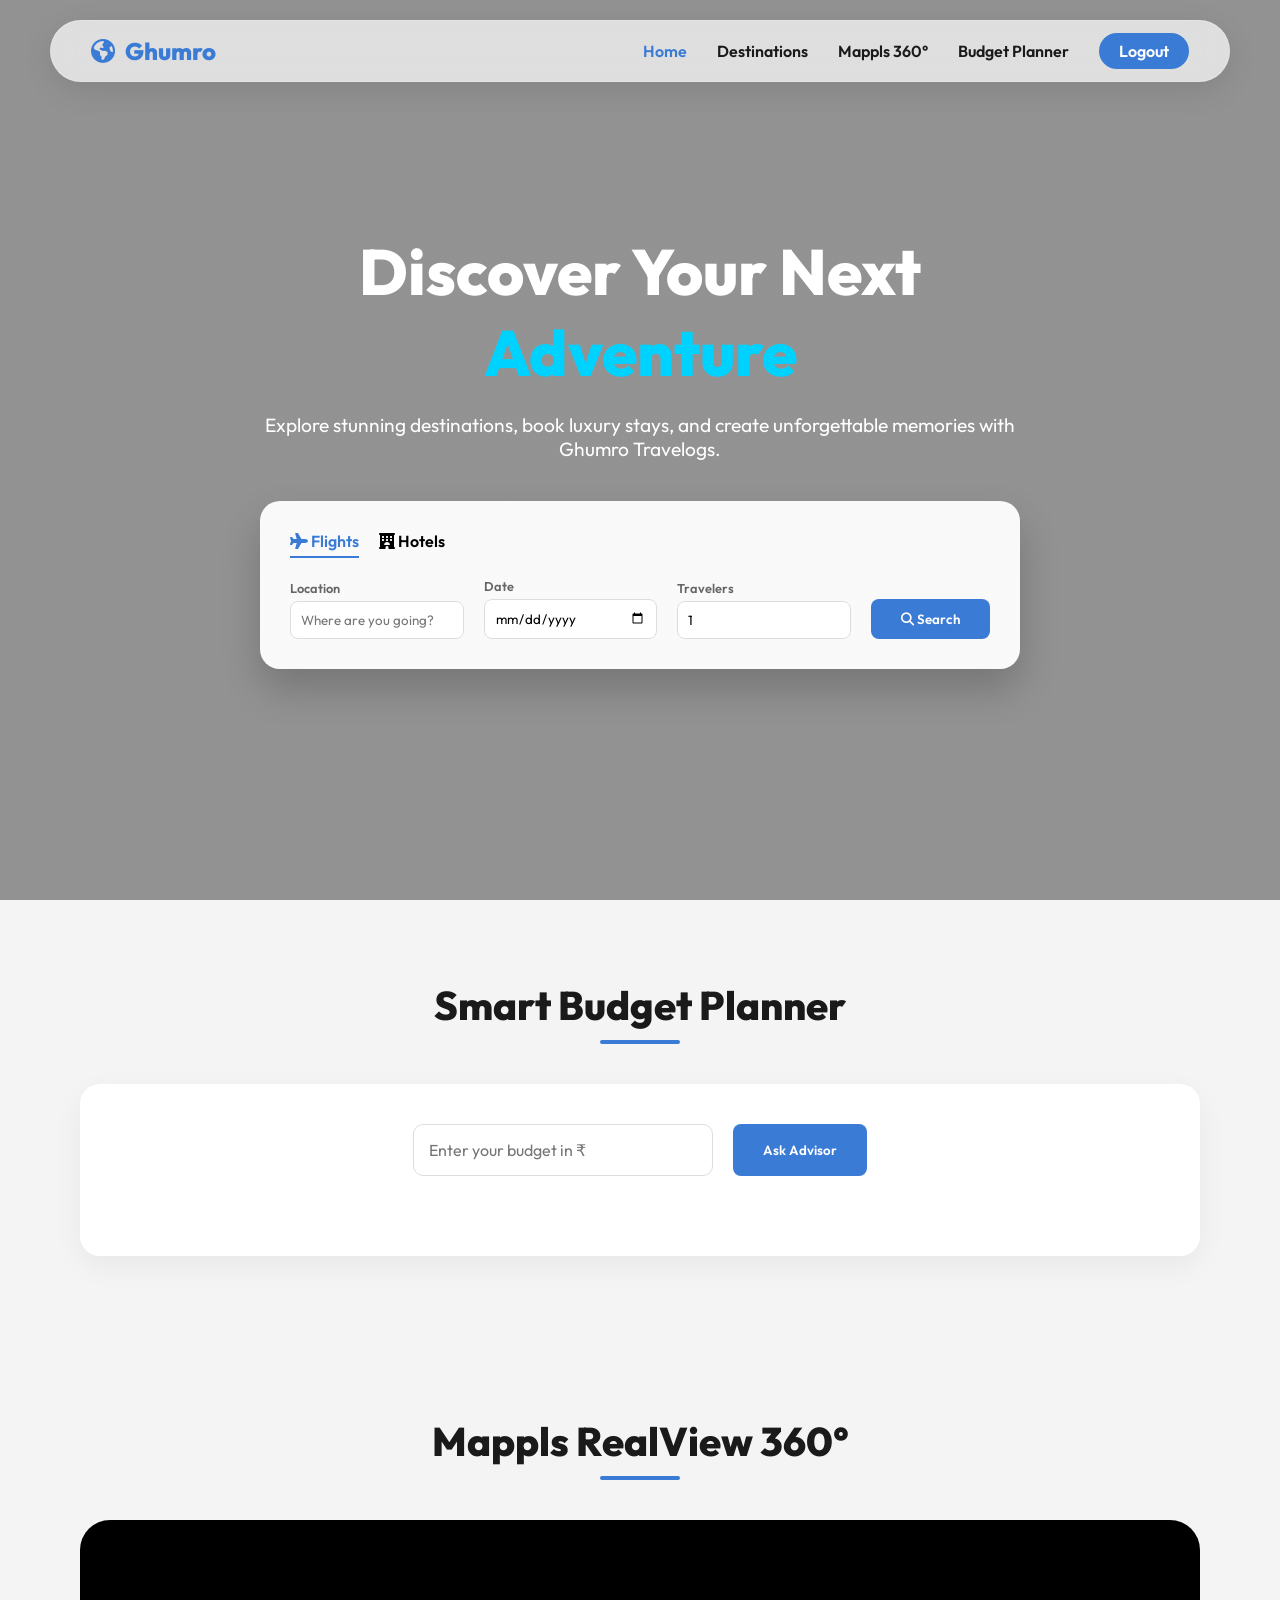
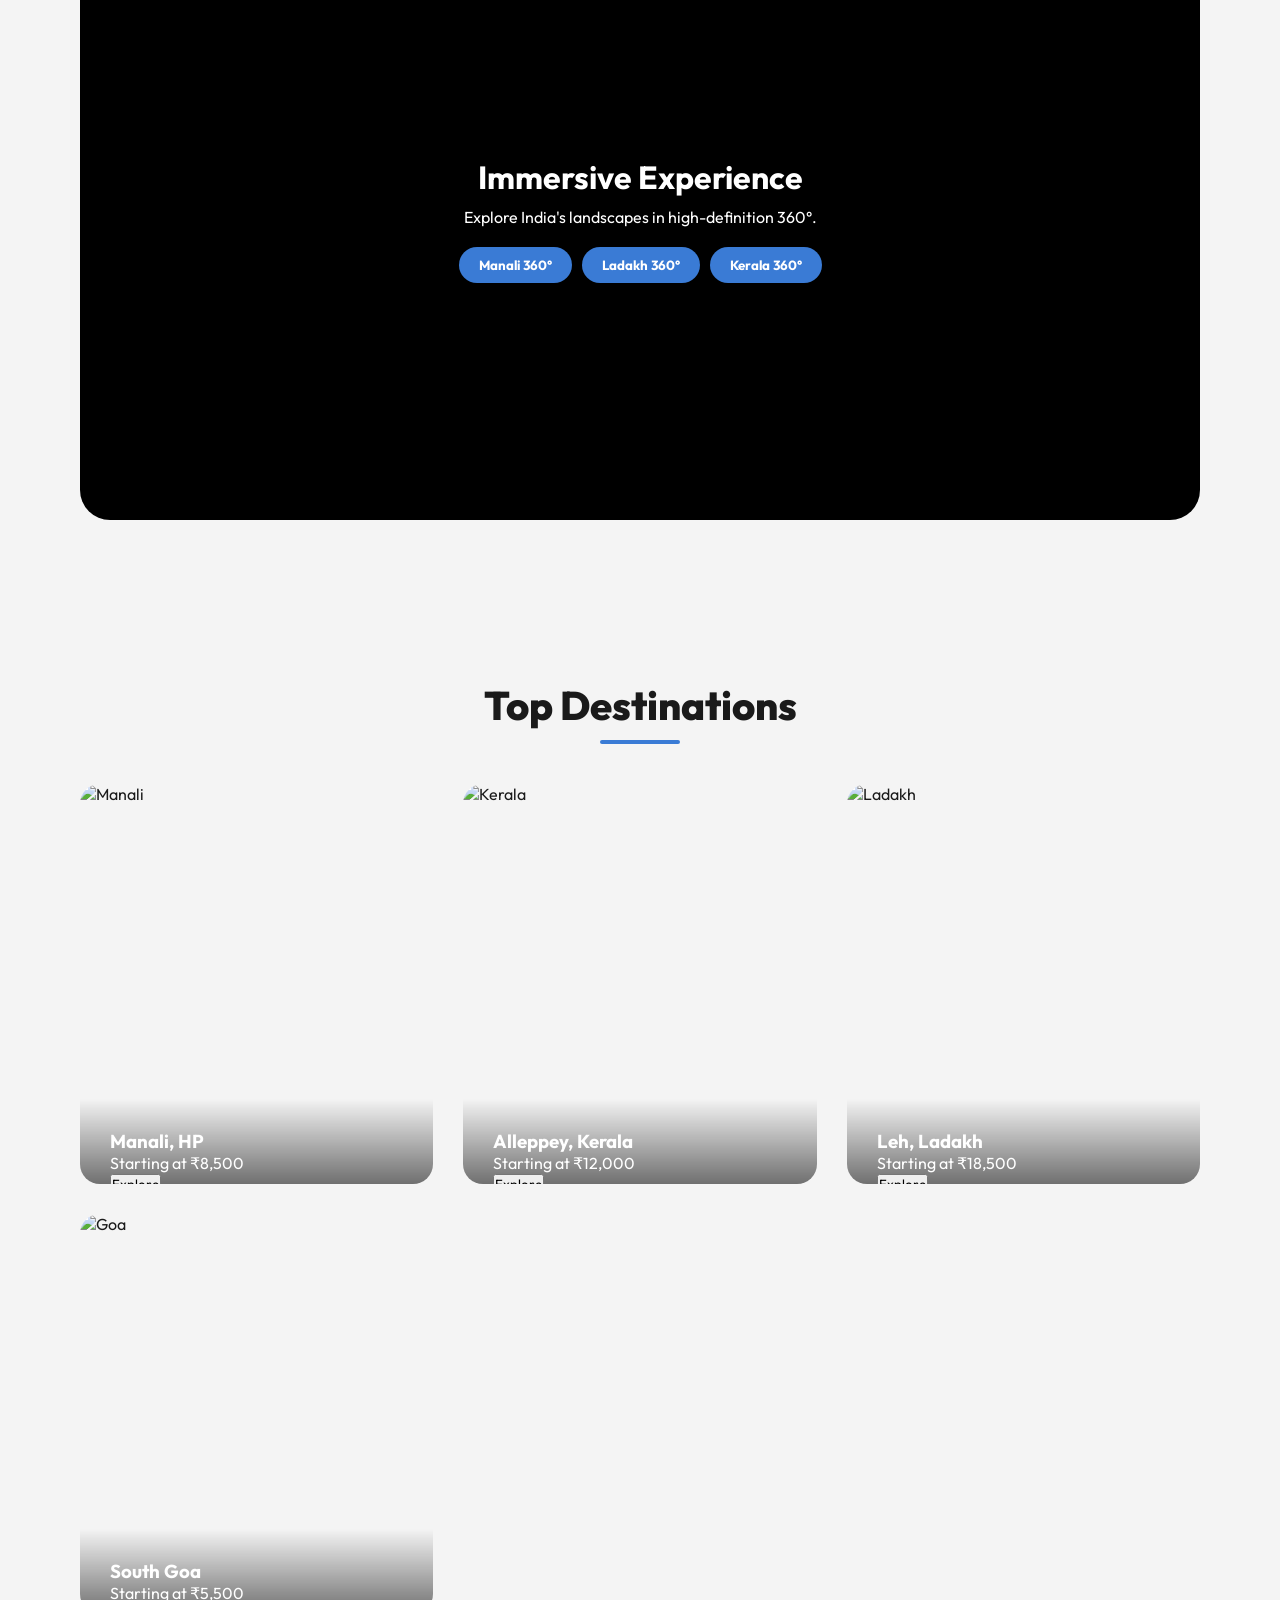
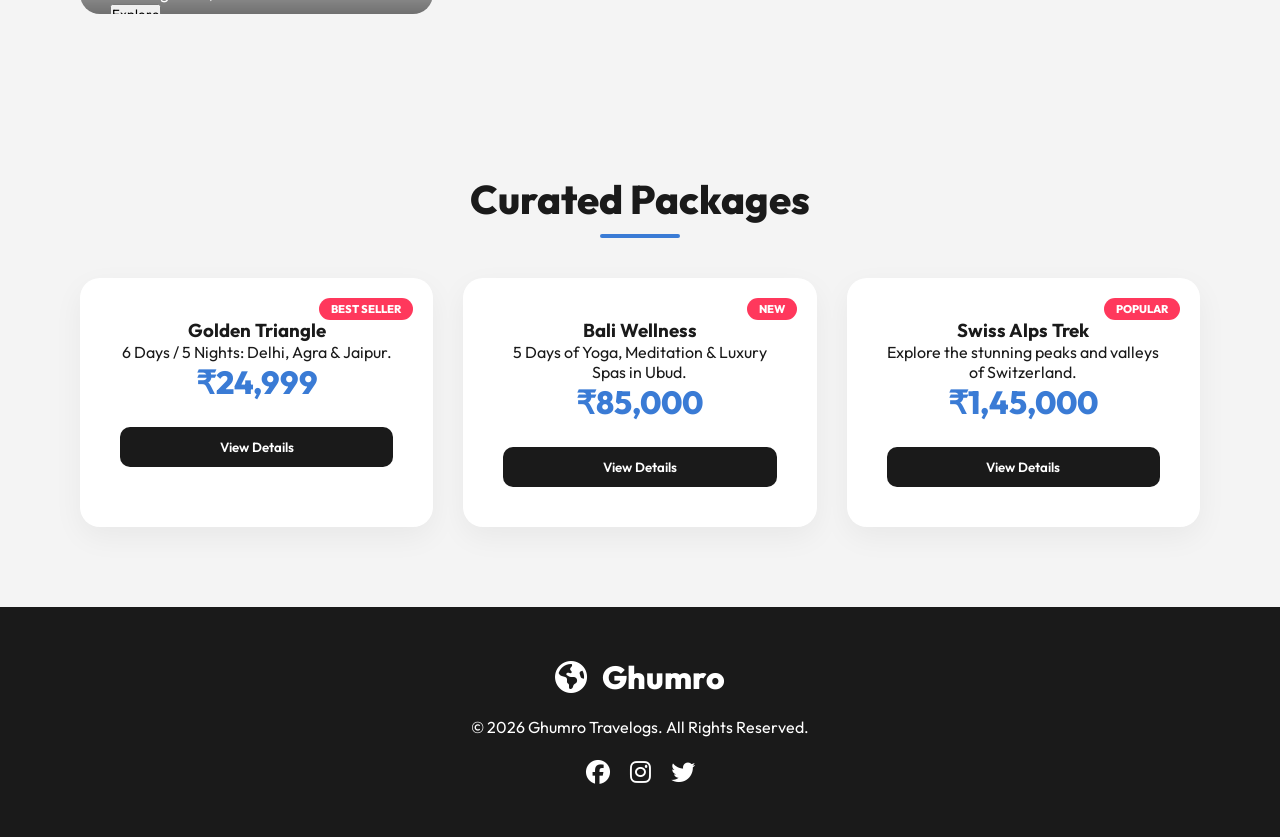
==== home.html @ 22b00c80 "Restored stable high-end design and added Mappls 360 & Budget surgically" ====
<!DOCTYPE html>
<html lang="en">

<head>
    <meta charset="UTF-8">
    <meta name="viewport" content="width=device-width, initial-scale=1.0">
    <title>Explore The World | Ghumro Travelogs</title>
    <link rel="stylesheet" href="https://cdnjs.cloudflare.com/ajax/libs/font-awesome/6.7.2/css/all.min.css">
    <link href="https://fonts.googleapis.com/css2?family=Outfit:wght@300;400;600;800&display=swap" rel="stylesheet">
    <link rel="stylesheet" href="home.css">
</head>

<body>
    <header>
        <nav class="glass-nav">
            <div class="logo">
                <i class="fas fa-globe-americas"></i>
                <span>Ghumro</span>
            </div>
            <ul class="nav-links">
                <li><a href="#" class="active">Home</a></li>
                <li><a href="#destinations">Destinations</a></li>
                <li><a href="#mappls-realview">Mappls 360°</a></li>
                <li><a href="#budget-planner">Budget Planner</a></li>
                <li><a href="index.html" class="logout-btn">Logout</a></li>
            </ul>
        </nav>
    </header>

    <main>
        <section id="hero">
            <div class="hero-content">
                <h1 class="animate-up">Discover Your Next <span>Adventure</span></h1>
                <p class="animate-up delay-1">Explore stunning destinations, book luxury stays, and create unforgettable
                    memories with Ghumro Travelogs.</p>

                <div class="search-container animate-up delay-2">
                    <div class="search-tabs">
                        <button class="tab-btn active" data-tab="flights"><i class="fas fa-plane"></i> Flights</button>
                        <button class="tab-btn" data-tab="hotels"><i class="fas fa-hotel"></i> Hotels</button>
                    </div>
                    <div class="search-bar">
                        <div class="input-box">
                            <label>Location</label>
                            <input type="text" placeholder="Where are you going?">
                        </div>
                        <div class="input-box">
                            <label>Date</label>
                            <input type="date">
                        </div>
                        <div class="input-box">
                            <label>Travelers</label>
                            <input type="number" min="1" value="1">
                        </div>
                        <button class="search-btn"><i class="fas fa-search"></i> Search</button>
                    </div>
                </div>
            </div>
        </section>

        <!-- Budget Planner Section -->
        <section id="budget-planner" class="section-p1">
            <div class="section-header">
                <h2>Smart Budget Planner</h2>
                <div class="underline"></div>
            </div>
            <div class="budget-container">
                <div class="budget-form">
                    <input type="number" id="userBudget" placeholder="Enter your budget in ₹">
                    <button class="search-btn" onclick="suggestDestinations()">Ask Advisor</button>
                </div>
                <div id="budgetSuggestions" class="suggestions-grid"></div>
            </div>
        </section>

        <!-- Mappls RealView 360° Section -->
        <section id="mappls-realview" class="section-p1">
            <div class="section-header">
                <h2>Mappls RealView 360°</h2>
                <div class="underline"></div>
            </div>
            <div class="vr-container">
                <div id="vr-viewer" class="vr-viewer-bg">
                    <div class="hud-overlay" id="hudOverlay" style="display: none;">
                        <div class="hud-top-left">
                            <div class="compass-box">
                                <i class="fas fa-compass" id="hudCompass"></i>
                                <span id="hudDirection">N</span>
                            </div>
                        </div>
                        <div class="hud-bottom-right">
                            <div class="coords-box">
                                <p id="hudCoords">--.----° N, --.----° E</p>
                                <small>REALVIEW HD ACTIVE</small>
                            </div>
                        </div>
                    </div>
                    <div class="vr-content">
                        <h3>Immersive Experience</h3>
                        <p>Explore India's landscapes in high-definition 360°.</p>
                        <div class="vr-controls">
                            <button class="vr-btn" onclick="startMapplsRealView('Manali')">Manali 360°</button>
                            <button class="vr-btn" onclick="startMapplsRealView('Ladakh')">Ladakh 360°</button>
                            <button class="vr-btn" onclick="startMapplsRealView('Kerala')">Kerala 360°</button>
                        </div>
                    </div>
                </div>
            </div>
        </section>

        <section id="destinations" class="section-p1">
            <div class="section-header">
                <h2>Top Destinations</h2>
                <div class="underline"></div>
            </div>
            <div class="dest-grid">
                <div class="dest-card" onclick="openDetailModal('Manali')">
                    <img src="https://images.unsplash.com/photo-1626621341517-bbf3d9990a23?auto=format&fit=crop&q=80&w=600"
                        alt="Manali">
                    <div class="card-overlay">
                        <h3>Manali, HP</h3>
                        <p>Starting at ₹8,500</p>
                        <button class="mini-btn">Explore</button>
                    </div>
                </div>
                <div class="dest-card" onclick="openDetailModal('Kerala')">
                    <img src="https://images.unsplash.com/photo-1602216056096-3b40cc0c9944?auto=format&fit=crop&q=80&w=600"
                        alt="Kerala">
                    <div class="card-overlay">
                        <h3>Alleppey, Kerala</h3>
                        <p>Starting at ₹12,000</p>
                        <button class="mini-btn">Explore</button>
                    </div>
                </div>
                <div class="dest-card" onclick="openDetailModal('Ladakh')">
                    <img src="https://images.unsplash.com/photo-1549130031-653927772886?auto=format&fit=crop&q=80&w=600"
                        alt="Ladakh">
                    <div class="card-overlay">
                        <h3>Leh, Ladakh</h3>
                        <p>Starting at ₹18,500</p>
                        <button class="mini-btn">Explore</button>
                    </div>
                </div>
                <div class="dest-card" onclick="openDetailModal('Goa')">
                    <img src="https://images.unsplash.com/photo-1512343879784-a960bf40e7f2?auto=format&fit=crop&q=80&w=600"
                        alt="Goa">
                    <div class="card-overlay">
                        <h3>South Goa</h3>
                        <p>Starting at ₹5,500</p>
                        <button class="mini-btn">Explore</button>
                    </div>
                </div>
            </div>
        </section>

        <section id="packages" class="section-p1">
            <div class="section-header">
                <h2>Curated Packages</h2>
                <div class="underline"></div>
            </div>
            <div class="pack-container">
                <div class="pack-box">
                    <div class="pack-tag">Best Seller</div>
                    <h3>Golden Triangle</h3>
                    <p>6 Days / 5 Nights: Delhi, Agra & Jaipur.</p>
                    <div class="price">₹24,999</div>
                    <button class="book-btn">View Details</button>
                </div>
                <div class="pack-box">
                    <div class="pack-tag">New</div>
                    <h3>Bali Wellness</h3>
                    <p>5 Days of Yoga, Meditation & Luxury Spas in Ubud.</p>
                    <div class="price">₹85,000</div>
                    <button class="book-btn">View Details</button>
                </div>
                <div class="pack-box">
                    <div class="pack-tag">Popular</div>
                    <h3>Swiss Alps Trek</h3>
                    <p>Explore the stunning peaks and valleys of Switzerland.</p>
                    <div class="price">₹1,45,000</div>
                    <button class="book-btn">View Details</button>
                </div>
            </div>
        </section>
    </main>

    <!-- Detail Modal -->
    <div id="detailModal" class="modal">
        <div class="modal-content glass">
            <span class="close-modal" onclick="closeDetailModal()">&times;</span>
            <h2 id="detName">Destination Name</h2>
            <p id="detPrice" class="price-text">₹0</p>
            <div class="detail-info">
                <h4><i class="fas fa-map-marker-alt"></i> Top Attractions</h4>
                <ul id="detAttractions"></ul>
                <h4><i class="fas fa-clock"></i> Best Time to Visit</h4>
                <p id="detTime"></p>
                <h4><i class="fas fa-utensils"></i> Local Cuisine</h4>
                <p id="detCuisine"></p>
            </div>
            <button class="book-btn" onclick="openBookingModal()">Book Now</button>
        </div>
    </div>

    <!-- Booking Modal -->
    <div id="bookingModal" class="modal">
        <div class="modal-content glass">
            <span class="close-modal" onclick="closeBookingModal()">&times;</span>
            <h2>Confirm Booking</h2>
            <div id="bookingSummary" class="booking-summary"></div>
            <button class="book-btn" onclick="processBooking()">Proceed to Payment</button>
        </div>
    </div>

    <footer>
        <div class="footer-content">
            <div class="footer-logo">
                <i class="fas fa-globe-americas"></i>
                <span>Ghumro</span>
            </div>
            <p>© 2026 Ghumro Travelogs. All Rights Reserved.</p>
            <div class="social-links">
                <a href="#"><i class="fab fa-facebook"></i></a>
                <a href="#"><i class="fab fa-instagram"></i></a>
                <a href="#"><i class="fab fa-twitter"></i></a>
            </div>
        </div>
    </footer>

    <script src="script.js"></script>
</body>

</html>
---- home.css ----
:root {
    --primary: #00d2ff;
    --secondary: #3a7bd5;
    --dark: #1a1a1a;
    --light: #f4f4f4;
    --glass: rgba(255, 255, 255, 0.1);
    --glass-border: rgba(255, 255, 255, 0.2);
    --neon-blue: #00f3ff;
}

* {
    margin: 0;
    padding: 0;
    box-sizing: border-box;
    font-family: 'Outfit', sans-serif;
}

body {
    background-color: var(--light);
    color: var(--dark);
    scroll-behavior: smooth;
    overflow-x: hidden;
}

/* Glass Navbar */
header {
    position: fixed;
    top: 0;
    width: 100%;
    z-index: 1000;
    padding: 20px 50px;
}

.glass-nav {
    background: rgba(255, 255, 255, 0.7);
    backdrop-filter: blur(10px);
    border: 1px solid var(--glass-border);
    border-radius: 50px;
    padding: 15px 40px;
    display: flex;
    justify-content: space-between;
    align-items: center;
    box-shadow: 0 8px 32px rgba(0, 0, 0, 0.1);
}

.logo {
    display: flex;
    align-items: center;
    gap: 10px;
    font-size: 1.5rem;
    font-weight: 800;
    color: var(--secondary);
}

.nav-links {
    display: flex;
    list-style: none;
    gap: 30px;
}

.nav-links a {
    text-decoration: none;
    color: var(--dark);
    font-weight: 600;
    transition: 0.3s;
}

.nav-links a:hover,
.nav-links a.active {
    color: var(--secondary);
}

.logout-btn {
    background: var(--secondary);
    color: white !important;
    padding: 8px 20px;
    border-radius: 20px;
}

.logout-btn:hover {
    background: var(--dark);
}

/* Hero Section */
#hero {
    height: 100vh;
    background: linear-gradient(rgba(0, 0, 0, 0.4), rgba(0, 0, 0, 0.4)), url('https://images.unsplash.com/photo-1469854523086-cc02fe5d8800?auto=format&fit=crop&q=80&w=1920');
    background-size: cover;
    background-position: center;
    display: flex;
    justify-content: center;
    align-items: center;
    text-align: center;
    color: white;
}

.hero-content {
    max-width: 800px;
    padding: 20px;
}

.hero-content h1 {
    font-size: 4rem;
    font-weight: 800;
    margin-bottom: 20px;
}

.hero-content h1 span {
    color: var(--primary);
}

.hero-content p {
    font-size: 1.2rem;
    margin-bottom: 40px;
    opacity: 0.9;
}

/* Search Container */
.search-container {
    background: rgba(255, 255, 255, 0.95);
    padding: 30px;
    border-radius: 20px;
    box-shadow: 0 20px 40px rgba(0, 0, 0, 0.2);
    color: var(--dark);
}

.search-tabs {
    display: flex;
    gap: 20px;
    margin-bottom: 20px;
}

.tab-btn {
    background: none;
    border: none;
    font-size: 1rem;
    font-weight: 600;
    cursor: pointer;
    padding-bottom: 5px;
    border-bottom: 2px solid transparent;
    transition: 0.3s;
}

.tab-btn.active {
    color: var(--secondary);
    border-bottom: 2px solid var(--secondary);
}

.search-bar {
    display: flex;
    gap: 20px;
    align-items: flex-end;
    flex-wrap: wrap;
}

.input-box {
    display: flex;
    flex-direction: column;
    text-align: left;
    flex: 1;
    min-width: 150px;
}

.input-box label {
    font-size: 0.8rem;
    font-weight: 600;
    margin-bottom: 5px;
    color: #666;
}

.input-box input {
    padding: 10px;
    border: 1px solid #ddd;
    border-radius: 8px;
    outline: none;
}

.search-btn {
    background: var(--secondary);
    color: white;
    border: none;
    padding: 12px 30px;
    border-radius: 8px;
    font-weight: 600;
    cursor: pointer;
    transition: 0.3s;
}

.search-btn:hover {
    background: var(--dark);
    transform: translateY(-2px);
}

/* Feature Sections */
.section-p1 {
    padding: 80px 80px;
}

.section-header {
    text-align: center;
    margin-bottom: 40px;
}

.section-header h2 {
    font-size: 2.5rem;
    font-weight: 800;
}

.underline {
    width: 80px;
    height: 4px;
    background: var(--secondary);
    margin: 10px auto;
    border-radius: 2px;
}

/* Budget Planner */
.budget-container {
    background: white;
    padding: 40px;
    border-radius: 20px;
    box-shadow: 0 10px 30px rgba(0, 0, 0, 0.05);
}

.budget-form {
    display: flex;
    gap: 20px;
    justify-content: center;
    margin-bottom: 40px;
}

.budget-form input {
    padding: 15px;
    border-radius: 10px;
    border: 1px solid #ddd;
    width: 300px;
    font-size: 1rem;
}

.suggestions-grid {
    display: grid;
    grid-template-columns: repeat(auto-fit, minmax(200px, 1fr));
    gap: 20px;
}

.suggest-card {
    background: #f9f9f9;
    padding: 20px;
    border-radius: 15px;
    text-align: center;
    border: 1px solid #eee;
    cursor: pointer;
    transition: 0.3s;
}

.suggest-card:hover {
    border-color: var(--secondary);
    transform: translateY(-5px);
}

/* Mappls 360 */
.vr-container {
    height: 600px;
    border-radius: 30px;
    overflow: hidden;
    position: relative;
    background: #000;
}

.vr-viewer-bg {
    width: 100%;
    height: 100%;
    background-size: cover;
    background-position: center;
    display: flex;
    align-items: center;
    justify-content: center;
    transition: 1s ease;
}

.vr-content {
    background: rgba(0, 0, 0, 0.6);
    padding: 40px;
    border-radius: 20px;
    text-align: center;
    color: white;
    backdrop-filter: blur(10px);
    z-index: 10;
}

.vr-content h3 {
    font-size: 2rem;
    margin-bottom: 10px;
}

.vr-controls {
    display: flex;
    gap: 10px;
    margin-top: 20px;
    justify-content: center;
}

.vr-btn {
    background: var(--secondary);
    color: white;
    border: none;
    padding: 10px 20px;
    border-radius: 50px;
    font-weight: 700;
    cursor: pointer;
}

.hud-overlay {
    position: absolute;
    top: 0;
    left: 0;
    width: 100%;
    height: 100%;
    pointer-events: none;
    z-index: 5;
    padding: 30px;
    display: flex;
    flex-direction: column;
    justify-content: space-between;
}

.compass-box {
    background: rgba(0, 0, 0, 0.6);
    padding: 15px;
    border-radius: 50%;
    border: 2px solid var(--neon-blue);
    width: 70px;
    height: 70px;
    display: flex;
    flex-direction: column;
    align-items: center;
    justify-content: center;
    color: var(--neon-blue);
}

.coords-box {
    background: rgba(0, 0, 0, 0.6);
    padding: 10px 20px;
    border-radius: 10px;
    color: white;
    text-align: right;
    border-right: 4px solid var(--neon-blue);
}

/* Destinations */
.dest-grid {
    display: grid;
    grid-template-columns: repeat(auto-fit, minmax(280px, 1fr));
    gap: 30px;
}

.dest-card {
    position: relative;
    height: 400px;
    border-radius: 20px;
    overflow: hidden;
    cursor: pointer;
}

.dest-card img {
    width: 100%;
    height: 100%;
    object-fit: cover;
    transition: 0.5s;
}

.card-overlay {
    position: absolute;
    bottom: 0;
    left: 0;
    width: 100%;
    padding: 30px;
    background: linear-gradient(transparent, rgba(0, 0, 0, 0.8));
    color: white;
    transform: translateY(40px);
    transition: 0.5s;
}

.dest-card:hover img {
    transform: scale(1.1);
}

.dest-card:hover .card-overlay {
    transform: translateY(0);
}

/* Modals */
.modal {
    display: none;
    position: fixed;
    z-index: 2000;
    left: 0;
    top: 0;
    width: 100%;
    height: 100%;
    background: rgba(0, 0, 0, 0.6);
    backdrop-filter: blur(5px);
}

.modal-content {
    background: white;
    margin: 10% auto;
    padding: 40px;
    width: 450px;
    border-radius: 20px;
    position: relative;
}

.modal-content h2 {
    margin-bottom: 20px;
}

.close-modal {
    position: absolute;
    right: 20px;
    top: 15px;
    font-size: 25px;
    cursor: pointer;
}

.detail-info h4 {
    margin: 15px 0 5px;
    color: var(--secondary);
}

.detail-info ul {
    padding-left: 20px;
    margin-bottom: 20px;
}

/* Existing Packages & Footer preserved */
.pack-container {
    display: flex;
    justify-content: space-between;
    gap: 30px;
    flex-wrap: wrap;
}

.pack-box {
    flex: 1;
    min-width: 300px;
    background: white;
    padding: 40px;
    border-radius: 20px;
    box-shadow: 0 10px 30px rgba(0, 0, 0, 0.05);
    text-align: center;
    position: relative;
    transition: 0.3s;
}

.pack-tag {
    position: absolute;
    top: 20px;
    right: 20px;
    background: #FF385C;
    color: white;
    padding: 4px 12px;
    border-radius: 20px;
    font-size: 0.7rem;
    font-weight: 800;
    text-transform: uppercase;
}

.price {
    font-size: 2rem;
    font-weight: 800;
    color: var(--secondary);
    margin-bottom: 25px;
}

.book-btn {
    width: 100%;
    padding: 12px;
    background: var(--dark);
    color: white;
    border: none;
    border-radius: 10px;
    font-weight: 600;
    cursor: pointer;
    transition: 0.3s;
}

.book-btn:hover {
    background: var(--secondary);
}

footer {
    background: var(--dark);
    color: white;
    padding: 50px 80px;
    text-align: center;
}

.footer-logo {
    font-size: 2rem;
    font-weight: 800;
    margin-bottom: 20px;
    display: flex;
    justify-content: center;
    align-items: center;
    gap: 15px;
}

.social-links {
    margin-top: 20px;
    display: flex;
    justify-content: center;
    gap: 20px;
}

.social-links a {
    color: white;
    font-size: 1.5rem;
    transition: 0.3s;
}

/* Animations */
.animate-up {
    opacity: 0;
    transform: translateY(30px);
    animation: fadeInUp 0.8s forwards;
}

.delay-1 {
    animation-delay: 0.2s;
}

.delay-2 {
    animation-delay: 0.4s;
}

@keyframes fadeInUp {
    to {
        opacity: 1;
        transform: translateY(0);
    }
}

@media (max-width: 768px) {
    header {
        padding: 15px 20px;
    }

    .nav-links {
        display: none;
    }

    .section-p1 {
        padding: 60px 20px;
    }

    .budget-form {
        flex-direction: column;
        align-items: center;
    }
}
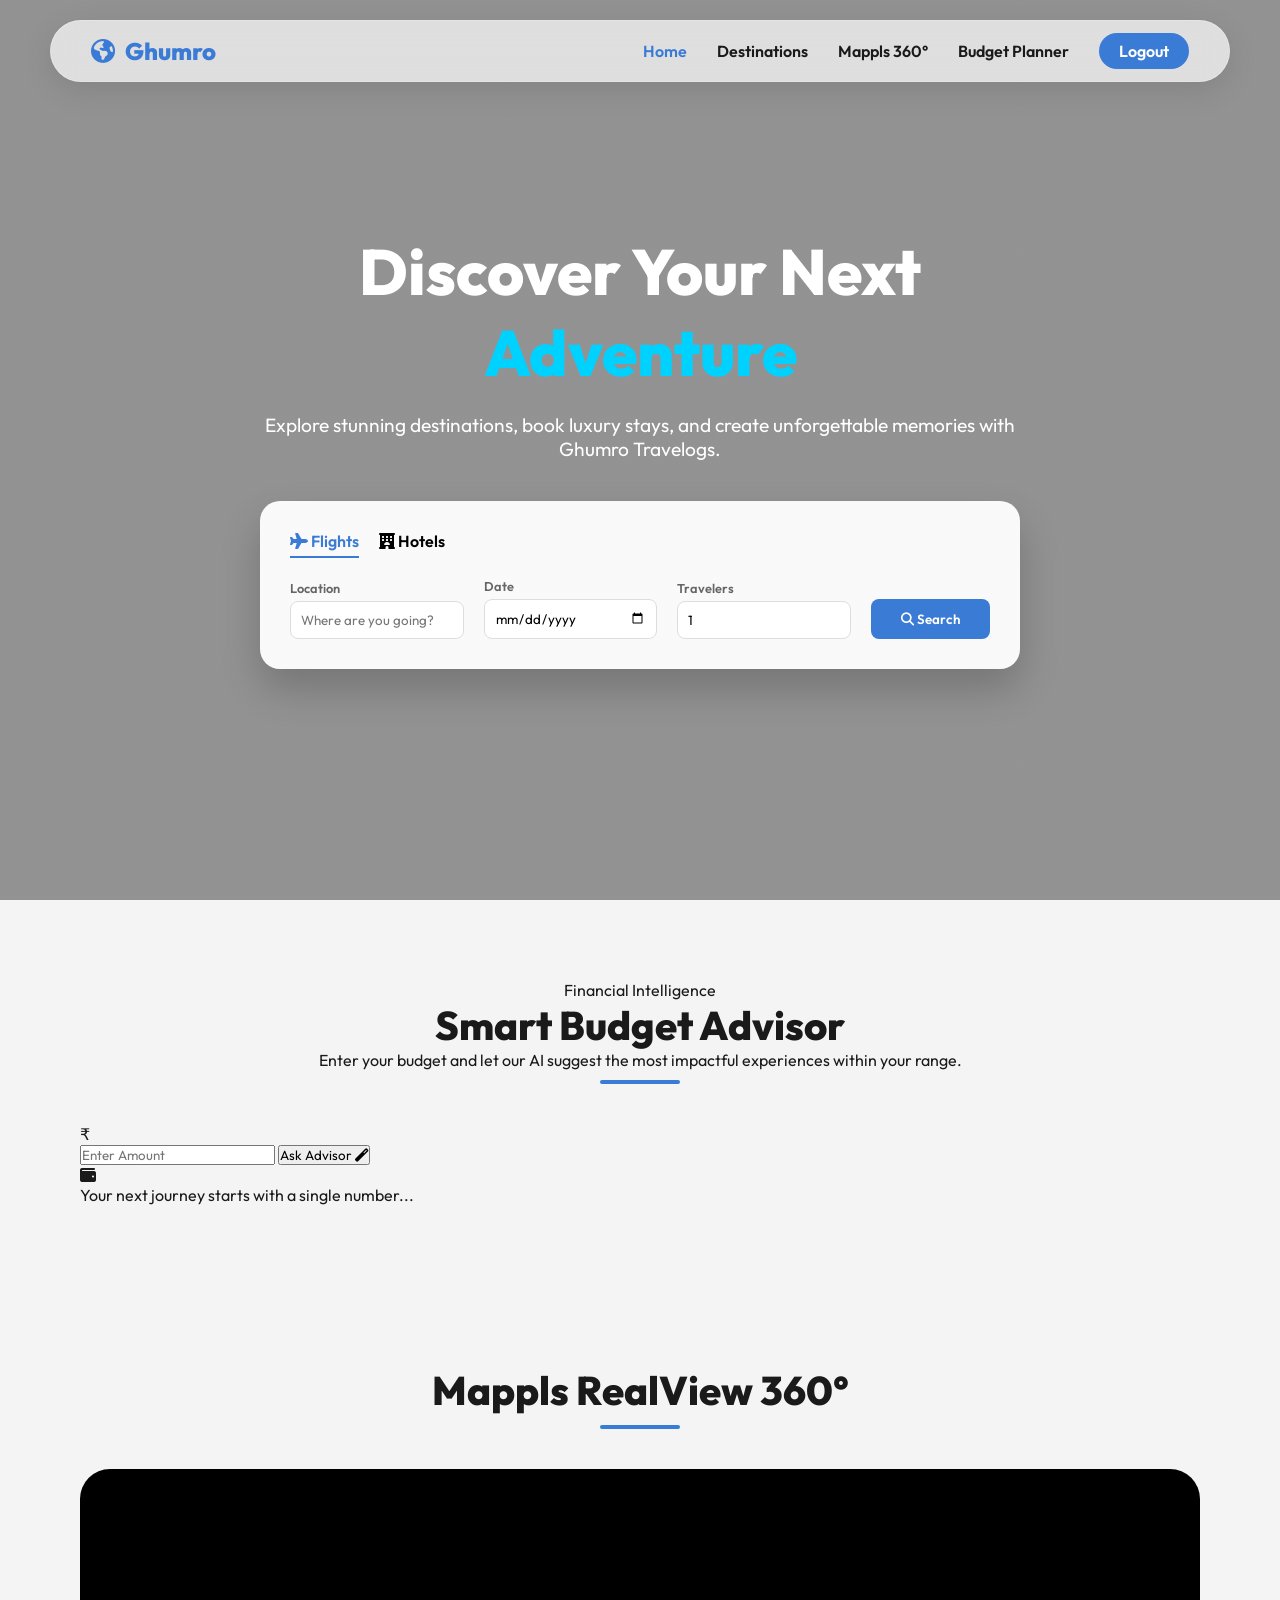
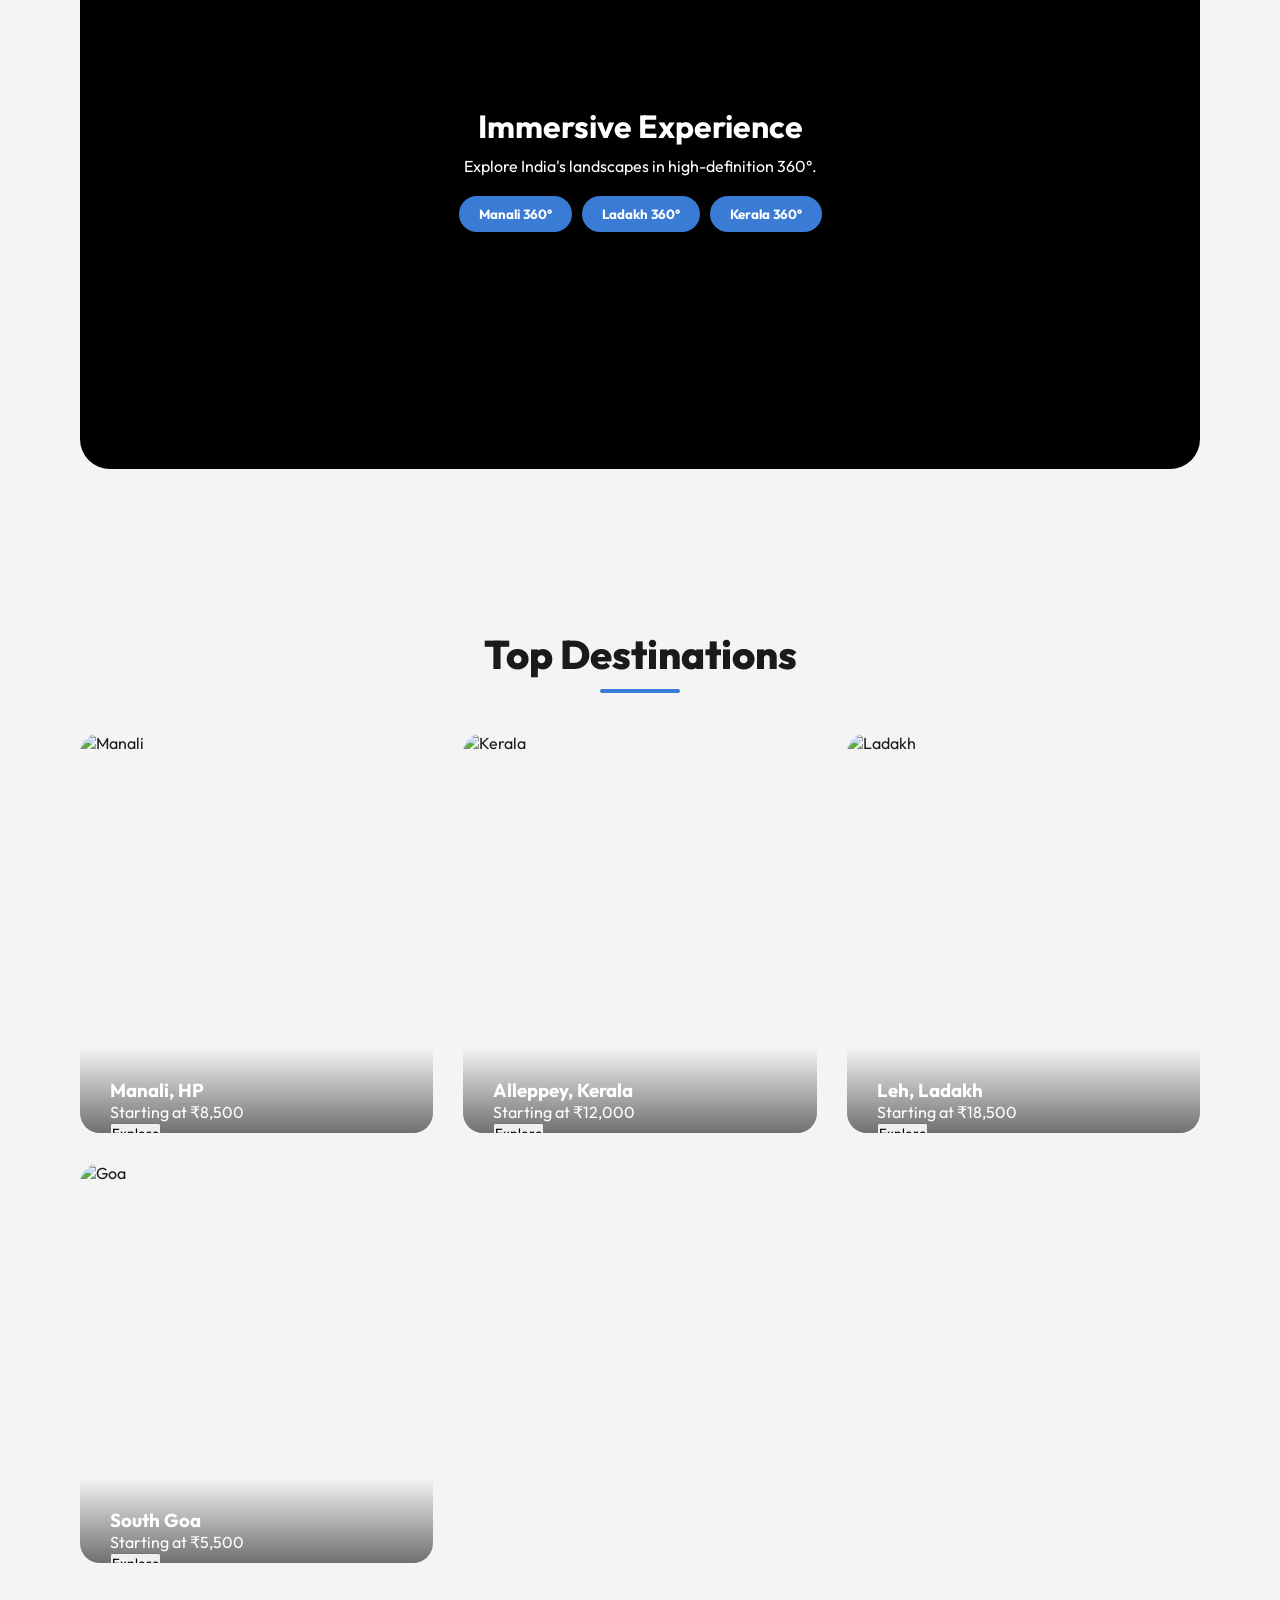
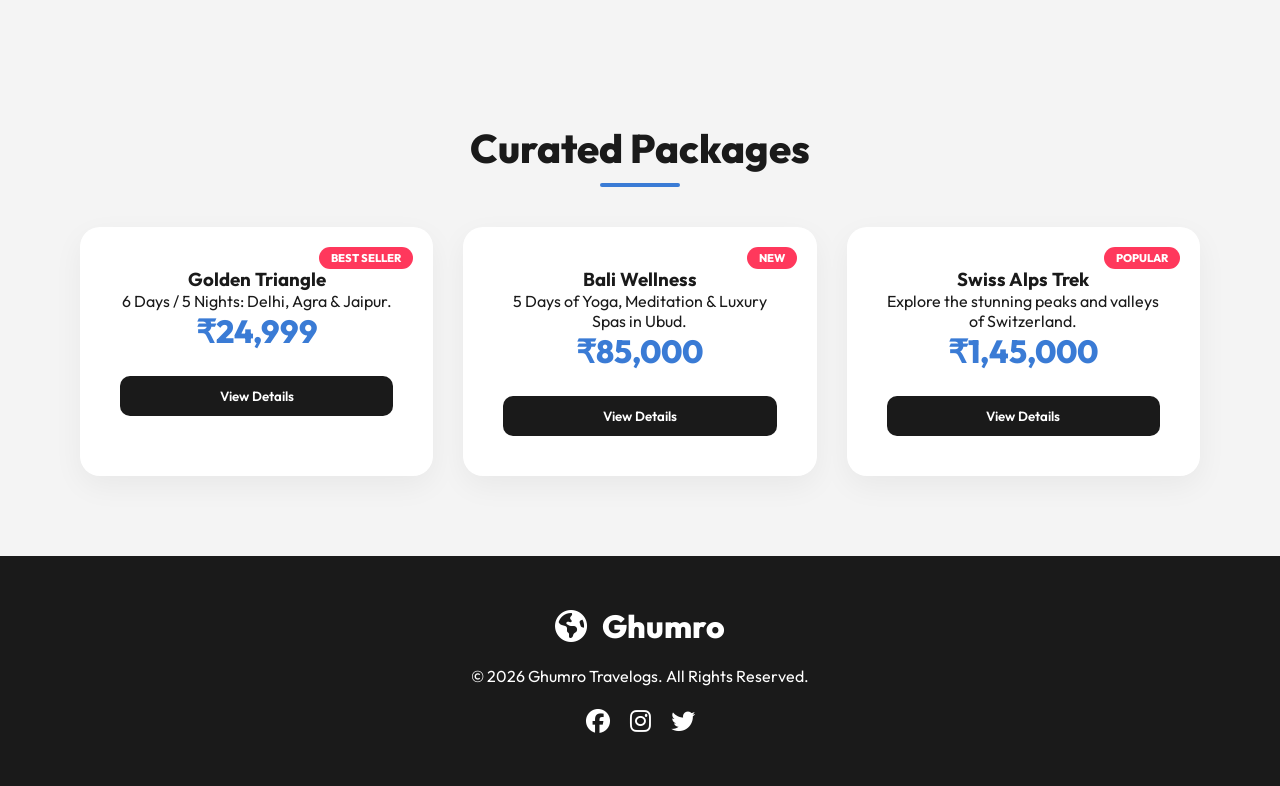
==== commit bb1d29c8: "UI Overhaul: World-class premium Smart Budget Advisor with impactful visual cards" ====
--- a/home.html
+++ b/home.html
@@ -58,18 +58,32 @@
             </div>
         </section>
 
-        <!-- Budget Planner Section -->
+        <!-- Premium Budget Planner Section -->
         <section id="budget-planner" class="section-p1">
             <div class="section-header">
-                <h2>Smart Budget Planner</h2>
-                <div class="underline"></div>
-            </div>
-            <div class="budget-container">
-                <div class="budget-form">
-                    <input type="number" id="userBudget" placeholder="Enter your budget in ₹">
-                    <button class="search-btn" onclick="suggestDestinations()">Ask Advisor</button>
-                </div>
-                <div id="budgetSuggestions" class="suggestions-grid"></div>
+                <span class="sub-title">Financial Intelligence</span>
+                <h2>Smart Budget Advisor</h2>
+                <p class="section-desc">Enter your budget and let our AI suggest the most impactful experiences within
+                    your range.</p>
+                <div class="underline"></div>
+            </div>
+
+            <div class="budget-card-container fade-in">
+                <div class="budget-input-wrapper">
+                    <div class="currency-symbol">₹</div>
+                    <input type="number" id="userBudget" placeholder="Enter Amount" oninput="suggestDestinations()">
+                    <button class="advisor-btn" onclick="suggestDestinations()">
+                        <span>Ask Advisor</span>
+                        <i class="fas fa-magic"></i>
+                    </button>
+                </div>
+
+                <div id="budgetSuggestions" class="impact-grid">
+                    <div class="empty-state">
+                        <i class="fas fa-wallet"></i>
+                        <p>Your next journey starts with a single number...</p>
+                    </div>
+                </div>
             </div>
         </section>
 
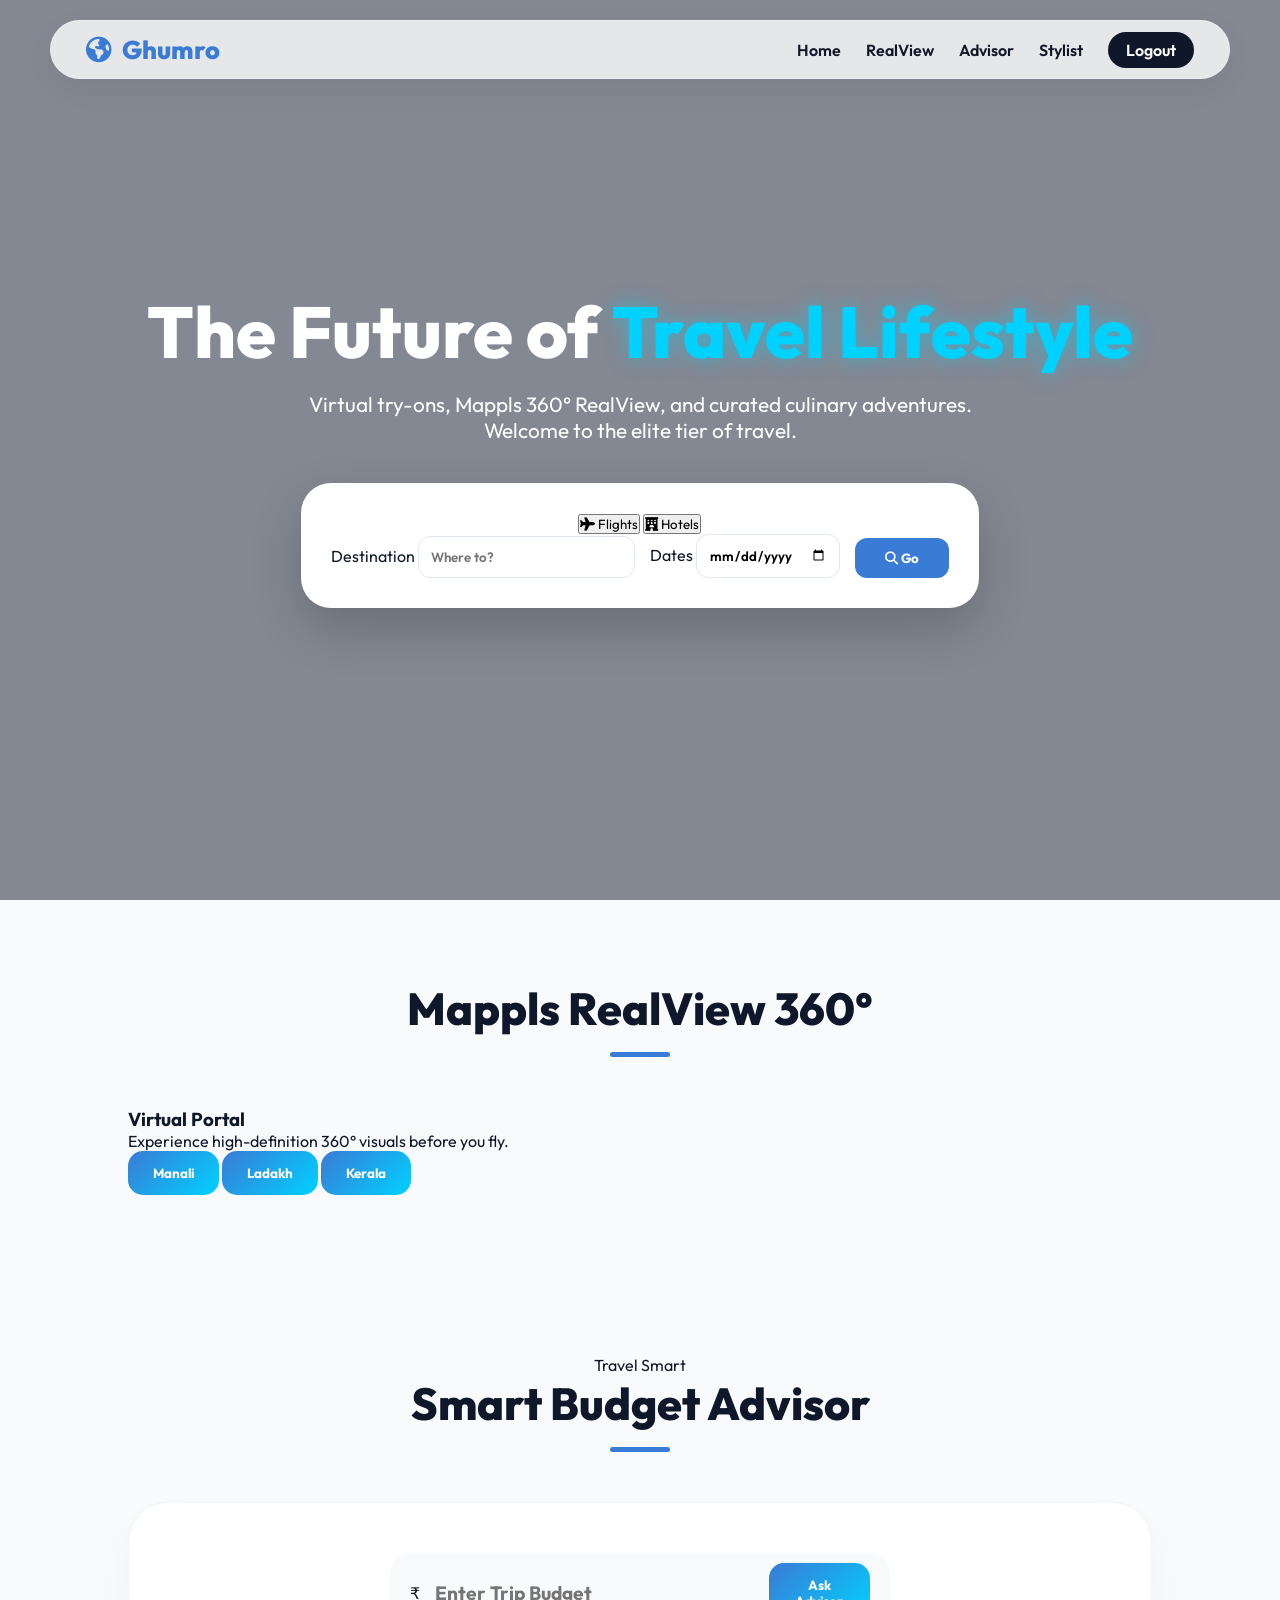
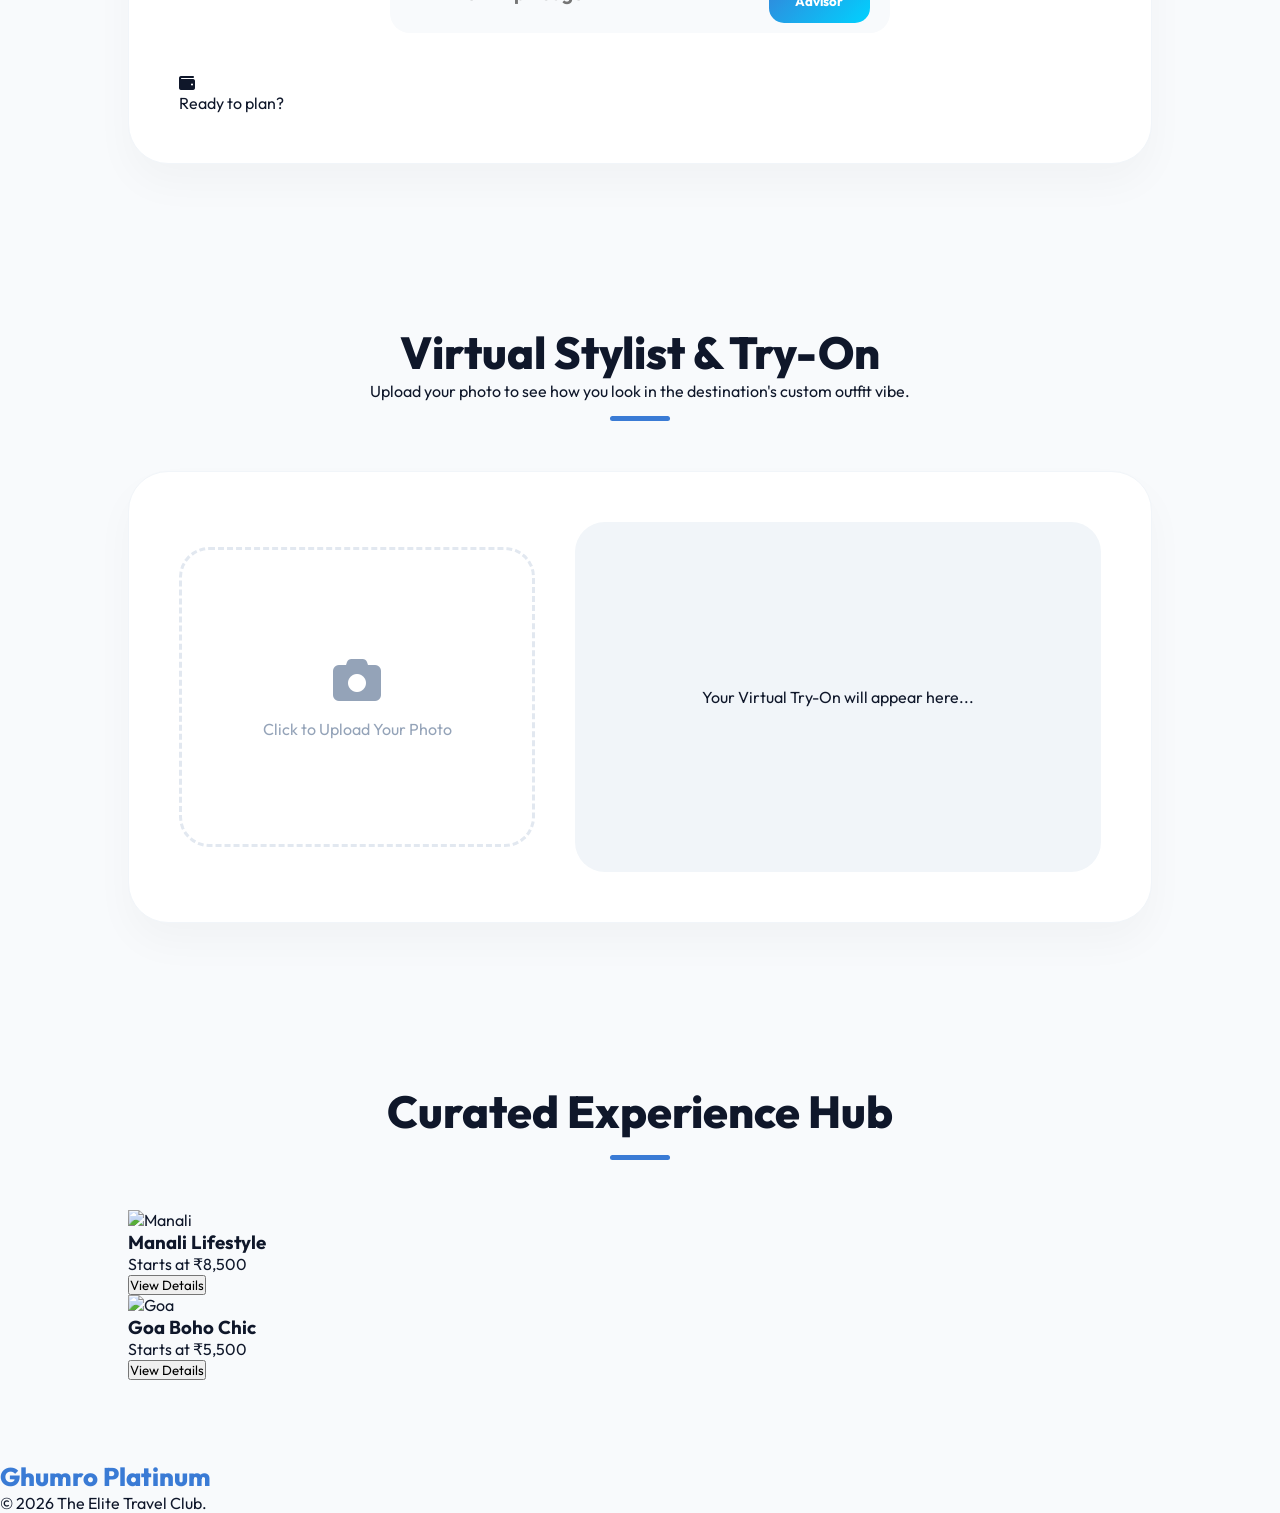
==== commit 4a6355d0: "Elite Lifestyle Upgrade: Introduced Virtual Stylist, Photo Try-On, and Culinary Adventure features" ====
--- a/home.html
+++ b/home.html
@@ -4,7 +4,7 @@
 <head>
     <meta charset="UTF-8">
     <meta name="viewport" content="width=device-width, initial-scale=1.0">
-    <title>Explore The World | Ghumro Travelogs</title>
+    <title>Ghumro Platinum | Travel Lifestyle & More</title>
     <link rel="stylesheet" href="https://cdnjs.cloudflare.com/ajax/libs/font-awesome/6.7.2/css/all.min.css">
     <link href="https://fonts.googleapis.com/css2?family=Outfit:wght@300;400;600;800&display=swap" rel="stylesheet">
     <link rel="stylesheet" href="home.css">
@@ -19,9 +19,9 @@
             </div>
             <ul class="nav-links">
                 <li><a href="#" class="active">Home</a></li>
-                <li><a href="#destinations">Destinations</a></li>
-                <li><a href="#mappls-realview">Mappls 360°</a></li>
-                <li><a href="#budget-planner">Budget Planner</a></li>
+                <li><a href="#mappls-realview">RealView</a></li>
+                <li><a href="#budget-planner">Advisor</a></li>
+                <li><a href="#virtual-stylist">Stylist</a></li>
                 <li><a href="index.html" class="logout-btn">Logout</a></li>
             </ul>
         </nav>
@@ -30,58 +30,25 @@
     <main>
         <section id="hero">
             <div class="hero-content">
-                <h1 class="animate-up">Discover Your Next <span>Adventure</span></h1>
-                <p class="animate-up delay-1">Explore stunning destinations, book luxury stays, and create unforgettable
-                    memories with Ghumro Travelogs.</p>
+                <h1 class="animate-up">The Future of <span>Travel Lifestyle</span></h1>
+                <p class="animate-up delay-1">Virtual try-ons, Mappls 360° RealView, and curated culinary adventures.
+                    Welcome to the elite tier of travel.</p>
 
                 <div class="search-container animate-up delay-2">
                     <div class="search-tabs">
-                        <button class="tab-btn active" data-tab="flights"><i class="fas fa-plane"></i> Flights</button>
-                        <button class="tab-btn" data-tab="hotels"><i class="fas fa-hotel"></i> Hotels</button>
+                        <button class="tab-btn active"><i class="fas fa-plane"></i> Flights</button>
+                        <button class="tab-btn"><i class="fas fa-hotel"></i> Hotels</button>
                     </div>
                     <div class="search-bar">
                         <div class="input-box">
-                            <label>Location</label>
-                            <input type="text" placeholder="Where are you going?">
+                            <label>Destination</label>
+                            <input type="text" placeholder="Where to?">
                         </div>
                         <div class="input-box">
-                            <label>Date</label>
+                            <label>Dates</label>
                             <input type="date">
                         </div>
-                        <div class="input-box">
-                            <label>Travelers</label>
-                            <input type="number" min="1" value="1">
-                        </div>
-                        <button class="search-btn"><i class="fas fa-search"></i> Search</button>
-                    </div>
-                </div>
-            </div>
-        </section>
-
-        <!-- Premium Budget Planner Section -->
-        <section id="budget-planner" class="section-p1">
-            <div class="section-header">
-                <span class="sub-title">Financial Intelligence</span>
-                <h2>Smart Budget Advisor</h2>
-                <p class="section-desc">Enter your budget and let our AI suggest the most impactful experiences within
-                    your range.</p>
-                <div class="underline"></div>
-            </div>
-
-            <div class="budget-card-container fade-in">
-                <div class="budget-input-wrapper">
-                    <div class="currency-symbol">₹</div>
-                    <input type="number" id="userBudget" placeholder="Enter Amount" oninput="suggestDestinations()">
-                    <button class="advisor-btn" onclick="suggestDestinations()">
-                        <span>Ask Advisor</span>
-                        <i class="fas fa-magic"></i>
-                    </button>
-                </div>
-
-                <div id="budgetSuggestions" class="impact-grid">
-                    <div class="empty-state">
-                        <i class="fas fa-wallet"></i>
-                        <p>Your next journey starts with a single number...</p>
+                        <button class="search-btn"><i class="fas fa-search"></i> Go</button>
                     </div>
                 </div>
             </div>
@@ -97,10 +64,7 @@
                 <div id="vr-viewer" class="vr-viewer-bg">
                     <div class="hud-overlay" id="hudOverlay" style="display: none;">
                         <div class="hud-top-left">
-                            <div class="compass-box">
-                                <i class="fas fa-compass" id="hudCompass"></i>
-                                <span id="hudDirection">N</span>
-                            </div>
+                            <div class="compass-box"><i class="fas fa-compass" id="hudCompass"></i></div>
                         </div>
                         <div class="hud-bottom-right">
                             <div class="coords-box">
@@ -110,109 +74,104 @@
                         </div>
                     </div>
                     <div class="vr-content">
-                        <h3>Immersive Experience</h3>
-                        <p>Explore India's landscapes in high-definition 360°.</p>
+                        <h3>Virtual Portal</h3>
+                        <p>Experience high-definition 360° visuals before you fly.</p>
                         <div class="vr-controls">
-                            <button class="vr-btn" onclick="startMapplsRealView('Manali')">Manali 360°</button>
-                            <button class="vr-btn" onclick="startMapplsRealView('Ladakh')">Ladakh 360°</button>
-                            <button class="vr-btn" onclick="startMapplsRealView('Kerala')">Kerala 360°</button>
+                            <button class="vr-btn" onclick="startMapplsRealView('Manali')">Manali</button>
+                            <button class="vr-btn" onclick="startMapplsRealView('Ladakh')">Ladakh</button>
+                            <button class="vr-btn" onclick="startMapplsRealView('Kerala')">Kerala</button>
                         </div>
                     </div>
                 </div>
             </div>
         </section>
 
-        <section id="destinations" class="section-p1">
+        <!-- Premium Budget Advisor -->
+        <section id="budget-planner" class="section-p1">
             <div class="section-header">
-                <h2>Top Destinations</h2>
+                <span class="sub-title">Travel Smart</span>
+                <h2>Smart Budget Advisor</h2>
                 <div class="underline"></div>
             </div>
-            <div class="dest-grid">
-                <div class="dest-card" onclick="openDetailModal('Manali')">
-                    <img src="https://images.unsplash.com/photo-1626621341517-bbf3d9990a23?auto=format&fit=crop&q=80&w=600"
-                        alt="Manali">
-                    <div class="card-overlay">
-                        <h3>Manali, HP</h3>
-                        <p>Starting at ₹8,500</p>
-                        <button class="mini-btn">Explore</button>
-                    </div>
+            <div class="budget-card-container">
+                <div class="budget-input-wrapper">
+                    <div class="currency-symbol">₹</div>
+                    <input type="number" id="userBudget" placeholder="Enter Trip Budget"
+                        oninput="suggestDestinations()">
+                    <button class="advisor-btn" onclick="suggestDestinations()">Ask Advisor</button>
                 </div>
-                <div class="dest-card" onclick="openDetailModal('Kerala')">
-                    <img src="https://images.unsplash.com/photo-1602216056096-3b40cc0c9944?auto=format&fit=crop&q=80&w=600"
-                        alt="Kerala">
-                    <div class="card-overlay">
-                        <h3>Alleppey, Kerala</h3>
-                        <p>Starting at ₹12,000</p>
-                        <button class="mini-btn">Explore</button>
-                    </div>
-                </div>
-                <div class="dest-card" onclick="openDetailModal('Ladakh')">
-                    <img src="https://images.unsplash.com/photo-1549130031-653927772886?auto=format&fit=crop&q=80&w=600"
-                        alt="Ladakh">
-                    <div class="card-overlay">
-                        <h3>Leh, Ladakh</h3>
-                        <p>Starting at ₹18,500</p>
-                        <button class="mini-btn">Explore</button>
-                    </div>
-                </div>
-                <div class="dest-card" onclick="openDetailModal('Goa')">
-                    <img src="https://images.unsplash.com/photo-1512343879784-a960bf40e7f2?auto=format&fit=crop&q=80&w=600"
-                        alt="Goa">
-                    <div class="card-overlay">
-                        <h3>South Goa</h3>
-                        <p>Starting at ₹5,500</p>
-                        <button class="mini-btn">Explore</button>
+                <div id="budgetSuggestions" class="impact-grid">
+                    <div class="empty-state"><i class="fas fa-wallet"></i>
+                        <p>Ready to plan?</p>
                     </div>
                 </div>
             </div>
         </section>
 
-        <section id="packages" class="section-p1">
+        <!-- Virtual Stylist & Try-On Section -->
+        <section id="virtual-stylist" class="section-p1">
             <div class="section-header">
-                <h2>Curated Packages</h2>
+                <h2>Virtual Stylist & Try-On</h2>
+                <p>Upload your photo to see how you look in the destination's custom outfit vibe.</p>
                 <div class="underline"></div>
             </div>
-            <div class="pack-container">
-                <div class="pack-box">
-                    <div class="pack-tag">Best Seller</div>
-                    <h3>Golden Triangle</h3>
-                    <p>6 Days / 5 Nights: Delhi, Agra & Jaipur.</p>
-                    <div class="price">₹24,999</div>
-                    <button class="book-btn">View Details</button>
+            <div class="stylist-container">
+                <div class="upload-zone" onclick="triggerTryOn()">
+                    <i class="fas fa-camera"></i>
+                    <p>Click to Upload Your Photo</p>
+                    <input type="file" id="userPhoto" style="display:none;" onchange="handlePhotoUpload(event)"
+                        accept="image/*">
                 </div>
-                <div class="pack-box">
-                    <div class="pack-tag">New</div>
-                    <h3>Bali Wellness</h3>
-                    <p>5 Days of Yoga, Meditation & Luxury Spas in Ubud.</p>
-                    <div class="price">₹85,000</div>
-                    <button class="book-btn">View Details</button>
+                <div id="tryOnPreview" class="preview-zone">
+                    <div class="placeholder-msg">Your Virtual Try-On will appear here...</div>
                 </div>
-                <div class="pack-box">
-                    <div class="pack-tag">Popular</div>
-                    <h3>Swiss Alps Trek</h3>
-                    <p>Explore the stunning peaks and valleys of Switzerland.</p>
-                    <div class="price">₹1,45,000</div>
-                    <button class="book-btn">View Details</button>
+            </div>
+        </section>
+
+        <section id="destinations" class="section-p1">
+            <div class="section-header">
+                <h2>Curated Experience Hub</h2>
+                <div class="underline"></div>
+            </div>
+            <div class="dest-grid">
+                <div class="dest-card" onclick="openDetailModal('Manali')">
+                    <img src="https://images.unsplash.com/photo-1626621341517-bbf3d9990a23?auto=format&fit=crop&w=600"
+                        alt="Manali">
+                    <div class="card-overlay">
+                        <h3>Manali Lifestyle</h3>
+                        <p>Starts at ₹8,500</p>
+                        <button class="mini-btn">View Details</button>
+                    </div>
+                </div>
+                <div class="dest-card" onclick="openDetailModal('Goa')">
+                    <img src="https://images.unsplash.com/photo-1512343879784-a960bf40e7f2?auto=format&fit=crop&w=600"
+                        alt="Goa">
+                    <div class="card-overlay">
+                        <h3>Goa Boho Chic</h3>
+                        <p>Starts at ₹5,500</p>
+                        <button class="mini-btn">View Details</button>
+                    </div>
                 </div>
             </div>
         </section>
     </main>
 
-    <!-- Detail Modal -->
+    <!-- Detailed Modal (Enhanced for Culinary & Style) -->
     <div id="detailModal" class="modal">
         <div class="modal-content glass">
             <span class="close-modal" onclick="closeDetailModal()">&times;</span>
-            <h2 id="detName">Destination Name</h2>
+            <h2 id="detName">Destination</h2>
             <p id="detPrice" class="price-text">₹0</p>
-            <div class="detail-info">
-                <h4><i class="fas fa-map-marker-alt"></i> Top Attractions</h4>
-                <ul id="detAttractions"></ul>
-                <h4><i class="fas fa-clock"></i> Best Time to Visit</h4>
-                <p id="detTime"></p>
-                <h4><i class="fas fa-utensils"></i> Local Cuisine</h4>
-                <p id="detCuisine"></p>
+            <hr>
+            <div class="detail-grid">
+                <div class="detail-info">
+                    <h4>Best Time</h4>
+                    <p id="detTime"></p>
+                    <h4 id="detCuisine">Cuisine</h4>
+                    <div id="detAttractions"></div>
+                </div>
             </div>
-            <button class="book-btn" onclick="openBookingModal()">Book Now</button>
+            <button class="book-btn" onclick="openBookingModal()">Reserve Experience</button>
         </div>
     </div>
 
@@ -220,24 +179,16 @@
     <div id="bookingModal" class="modal">
         <div class="modal-content glass">
             <span class="close-modal" onclick="closeBookingModal()">&times;</span>
-            <h2>Confirm Booking</h2>
+            <h2>Confirm Reservaton</h2>
             <div id="bookingSummary" class="booking-summary"></div>
-            <button class="book-btn" onclick="processBooking()">Proceed to Payment</button>
+            <button class="book-btn" onclick="processBooking()">Complete Booking</button>
         </div>
     </div>
 
     <footer>
         <div class="footer-content">
-            <div class="footer-logo">
-                <i class="fas fa-globe-americas"></i>
-                <span>Ghumro</span>
-            </div>
-            <p>© 2026 Ghumro Travelogs. All Rights Reserved.</p>
-            <div class="social-links">
-                <a href="#"><i class="fab fa-facebook"></i></a>
-                <a href="#"><i class="fab fa-instagram"></i></a>
-                <a href="#"><i class="fab fa-twitter"></i></a>
-            </div>
+            <div class="logo"><span>Ghumro Platinum</span></div>
+            <p>© 2026 The Elite Travel Club.</p>
         </div>
     </footer>
 
--- a/home.css
+++ b/home.css
@@ -1,11 +1,11 @@
 :root {
     --primary: #00d2ff;
     --secondary: #3a7bd5;
-    --dark: #1a1a1a;
-    --light: #f4f4f4;
-    --glass: rgba(255, 255, 255, 0.1);
-    --glass-border: rgba(255, 255, 255, 0.2);
+    --dark: #0f172a;
+    --light: #f8fafc;
+    --glass: rgba(255, 255, 255, 0.8);
     --neon-blue: #00f3ff;
+    --accent: #f43f5e;
 }
 
 * {
@@ -16,13 +16,13 @@
 }
 
 body {
-    background-color: var(--light);
+    background: var(--light);
     color: var(--dark);
+    overflow-x: hidden;
     scroll-behavior: smooth;
-    overflow-x: hidden;
-}
-
-/* Glass Navbar */
+}
+
+/* Premium Nav */
 header {
     position: fixed;
     top: 0;
@@ -32,30 +32,30 @@
 }
 
 .glass-nav {
-    background: rgba(255, 255, 255, 0.7);
-    backdrop-filter: blur(10px);
-    border: 1px solid var(--glass-border);
+    background: var(--glass);
+    backdrop-filter: blur(20px);
     border-radius: 50px;
-    padding: 15px 40px;
+    padding: 12px 35px;
     display: flex;
     justify-content: space-between;
     align-items: center;
-    box-shadow: 0 8px 32px rgba(0, 0, 0, 0.1);
+    box-shadow: 0 10px 30px rgba(0, 0, 0, 0.05);
+    border: 1px solid rgba(255, 255, 255, 0.3);
 }
 
 .logo {
-    display: flex;
-    align-items: center;
-    gap: 10px;
-    font-size: 1.5rem;
+    font-size: 1.6rem;
     font-weight: 800;
     color: var(--secondary);
+    display: flex;
+    align-items: center;
+    gap: 10px;
 }
 
 .nav-links {
     display: flex;
     list-style: none;
-    gap: 30px;
+    gap: 25px;
 }
 
 .nav-links a {
@@ -65,114 +65,70 @@
     transition: 0.3s;
 }
 
-.nav-links a:hover,
-.nav-links a.active {
+.nav-links a:hover {
     color: var(--secondary);
 }
 
 .logout-btn {
-    background: var(--secondary);
+    background: var(--dark);
     color: white !important;
-    padding: 8px 20px;
+    padding: 8px 18px;
     border-radius: 20px;
 }
 
-.logout-btn:hover {
-    background: var(--dark);
-}
-
-/* Hero Section */
+/* Hero */
 #hero {
     height: 100vh;
-    background: linear-gradient(rgba(0, 0, 0, 0.4), rgba(0, 0, 0, 0.4)), url('https://images.unsplash.com/photo-1469854523086-cc02fe5d8800?auto=format&fit=crop&q=80&w=1920');
+    background: linear-gradient(rgba(15, 23, 42, 0.5), rgba(15, 23, 42, 0.5)), url('https://images.unsplash.com/photo-1476514525535-07fb3b4ae5f1?auto=format&fit=crop&q=80&w=1920');
     background-size: cover;
     background-position: center;
     display: flex;
+    align-items: center;
     justify-content: center;
-    align-items: center;
     text-align: center;
     color: white;
 }
 
-.hero-content {
-    max-width: 800px;
-    padding: 20px;
-}
-
 .hero-content h1 {
-    font-size: 4rem;
+    font-size: 4.5rem;
     font-weight: 800;
+    line-height: 1.1;
     margin-bottom: 20px;
 }
 
 .hero-content h1 span {
     color: var(--primary);
+    text-shadow: 0 0 20px rgba(0, 210, 255, 0.5);
 }
 
 .hero-content p {
-    font-size: 1.2rem;
-    margin-bottom: 40px;
+    font-size: 1.3rem;
+    max-width: 700px;
+    margin: 0 auto 40px;
     opacity: 0.9;
 }
 
-/* Search Container */
+/* Search Box */
 .search-container {
-    background: rgba(255, 255, 255, 0.95);
+    background: white;
     padding: 30px;
-    border-radius: 20px;
-    box-shadow: 0 20px 40px rgba(0, 0, 0, 0.2);
+    border-radius: 30px;
+    box-shadow: 0 20px 50px rgba(0, 0, 0, 0.2);
     color: var(--dark);
-}
-
-.search-tabs {
-    display: flex;
-    gap: 20px;
-    margin-bottom: 20px;
-}
-
-.tab-btn {
-    background: none;
-    border: none;
-    font-size: 1rem;
+    display: inline-block;
+}
+
+.search-bar {
+    display: flex;
+    gap: 15px;
+    align-items: flex-end;
+}
+
+.search-bar input {
+    padding: 12px;
+    border: 1px solid #e2e8f0;
+    border-radius: 12px;
     font-weight: 600;
-    cursor: pointer;
-    padding-bottom: 5px;
-    border-bottom: 2px solid transparent;
-    transition: 0.3s;
-}
-
-.tab-btn.active {
-    color: var(--secondary);
-    border-bottom: 2px solid var(--secondary);
-}
-
-.search-bar {
-    display: flex;
-    gap: 20px;
-    align-items: flex-end;
-    flex-wrap: wrap;
-}
-
-.input-box {
-    display: flex;
-    flex-direction: column;
-    text-align: left;
-    flex: 1;
-    min-width: 150px;
-}
-
-.input-box label {
-    font-size: 0.8rem;
-    font-weight: 600;
-    margin-bottom: 5px;
-    color: #666;
-}
-
-.input-box input {
-    padding: 10px;
-    border: 1px solid #ddd;
-    border-radius: 8px;
-    outline: none;
 }
 
 .search-btn {
@@ -180,361 +136,255 @@
     color: white;
     border: none;
     padding: 12px 30px;
-    border-radius: 8px;
-    font-weight: 600;
+    border-radius: 12px;
+    font-weight: 700;
     cursor: pointer;
     transition: 0.3s;
 }
 
-.search-btn:hover {
-    background: var(--dark);
-    transform: translateY(-2px);
-}
-
-/* Feature Sections */
+/* Section Standard */
 .section-p1 {
-    padding: 80px 80px;
+    padding: 80px 10%;
 }
 
 .section-header {
     text-align: center;
-    margin-bottom: 40px;
+    margin-bottom: 50px;
 }
 
 .section-header h2 {
-    font-size: 2.5rem;
+    font-size: 2.8rem;
     font-weight: 800;
 }
 
 .underline {
-    width: 80px;
-    height: 4px;
+    width: 60px;
+    height: 5px;
     background: var(--secondary);
-    margin: 10px auto;
-    border-radius: 2px;
-}
-
-/* Budget Planner */
-.budget-container {
+    margin: 15px auto;
+    border-radius: 10px;
+}
+
+/* Advisor & Stylist Containers */
+.budget-card-container,
+.stylist-container {
     background: white;
-    padding: 40px;
-    border-radius: 20px;
-    box-shadow: 0 10px 30px rgba(0, 0, 0, 0.05);
-}
-
-.budget-form {
-    display: flex;
-    gap: 20px;
+    padding: 50px;
+    border-radius: 40px;
+    box-shadow: 0 20px 40px rgba(0, 0, 0, 0.03);
+    border: 1px solid #f1f5f9;
+}
+
+/* Stylist UI */
+.stylist-container {
+    display: flex;
+    gap: 40px;
+    align-items: center;
+}
+
+.upload-zone {
+    flex: 1;
+    height: 300px;
+    border: 3px dashed #e2e8f0;
+    border-radius: 30px;
+    display: flex;
+    flex-direction: column;
+    align-items: center;
     justify-content: center;
-    margin-bottom: 40px;
-}
-
-.budget-form input {
-    padding: 15px;
-    border-radius: 10px;
-    border: 1px solid #ddd;
-    width: 300px;
-    font-size: 1rem;
-}
-
-.suggestions-grid {
-    display: grid;
-    grid-template-columns: repeat(auto-fit, minmax(200px, 1fr));
-    gap: 20px;
-}
-
-.suggest-card {
-    background: #f9f9f9;
-    padding: 20px;
-    border-radius: 15px;
-    text-align: center;
-    border: 1px solid #eee;
     cursor: pointer;
     transition: 0.3s;
-}
-
-.suggest-card:hover {
+    color: #94a3b8;
+}
+
+.upload-zone:hover {
     border-color: var(--secondary);
-    transform: translateY(-5px);
-}
-
-/* Mappls 360 */
-.vr-container {
-    height: 600px;
+    background: #f8fafc;
+    color: var(--secondary);
+}
+
+.upload-zone i {
+    font-size: 3rem;
+    margin-bottom: 15px;
+}
+
+.preview-zone {
+    flex: 1.5;
+    background: #f1f5f9;
+    height: 350px;
     border-radius: 30px;
+    position: relative;
     overflow: hidden;
-    position: relative;
-    background: #000;
-}
-
-.vr-viewer-bg {
-    width: 100%;
-    height: 100%;
-    background-size: cover;
-    background-position: center;
     display: flex;
     align-items: center;
     justify-content: center;
-    transition: 1s ease;
-}
-
-.vr-content {
-    background: rgba(0, 0, 0, 0.6);
-    padding: 40px;
-    border-radius: 20px;
-    text-align: center;
-    color: white;
-    backdrop-filter: blur(10px);
-    z-index: 10;
-}
-
-.vr-content h3 {
-    font-size: 2rem;
-    margin-bottom: 10px;
-}
-
-.vr-controls {
-    display: flex;
-    gap: 10px;
-    margin-top: 20px;
-    justify-content: center;
-}
-
-.vr-btn {
-    background: var(--secondary);
-    color: white;
-    border: none;
-    padding: 10px 20px;
-    border-radius: 50px;
-    font-weight: 700;
-    cursor: pointer;
-}
-
-.hud-overlay {
-    position: absolute;
-    top: 0;
-    left: 0;
-    width: 100%;
-    height: 100%;
-    pointer-events: none;
-    z-index: 5;
-    padding: 30px;
-    display: flex;
-    flex-direction: column;
-    justify-content: space-between;
-}
-
-.compass-box {
-    background: rgba(0, 0, 0, 0.6);
-    padding: 15px;
-    border-radius: 50%;
-    border: 2px solid var(--neon-blue);
-    width: 70px;
-    height: 70px;
-    display: flex;
-    flex-direction: column;
-    align-items: center;
-    justify-content: center;
-    color: var(--neon-blue);
-}
-
-.coords-box {
-    background: rgba(0, 0, 0, 0.6);
-    padding: 10px 20px;
-    border-radius: 10px;
-    color: white;
-    text-align: right;
-    border-right: 4px solid var(--neon-blue);
-}
-
-/* Destinations */
-.dest-grid {
-    display: grid;
-    grid-template-columns: repeat(auto-fit, minmax(280px, 1fr));
-    gap: 30px;
-}
-
-.dest-card {
-    position: relative;
-    height: 400px;
-    border-radius: 20px;
-    overflow: hidden;
-    cursor: pointer;
-}
-
-.dest-card img {
+}
+
+.user-photo-preview {
     width: 100%;
     height: 100%;
     object-fit: cover;
-    transition: 0.5s;
-}
-
-.card-overlay {
+}
+
+.outfit-overlay {
     position: absolute;
     bottom: 0;
     left: 0;
     width: 100%;
-    padding: 30px;
-    background: linear-gradient(transparent, rgba(0, 0, 0, 0.8));
+    padding: 20px;
+    background: linear-gradient(transparent, rgba(58, 123, 213, 0.9));
     color: white;
-    transform: translateY(40px);
-    transition: 0.5s;
-}
-
-.dest-card:hover img {
-    transform: scale(1.1);
-}
-
-.dest-card:hover .card-overlay {
-    transform: translateY(0);
 }
 
 /* Modals */
 .modal {
     display: none;
     position: fixed;
+    top: 0;
+    left: 0;
+    width: 100%;
+    height: 100%;
+    background: rgba(15, 23, 42, 0.8);
+    backdrop-filter: blur(10px);
     z-index: 2000;
-    left: 0;
-    top: 0;
-    width: 100%;
-    height: 100%;
-    background: rgba(0, 0, 0, 0.6);
-    backdrop-filter: blur(5px);
-}
-
-.modal-content {
+    animation: fadeIn 0.3s;
+}
+
+.modal-content.glass {
+    background: rgba(255, 255, 255, 0.95);
+    margin: 5% auto;
+    padding: 40px;
+    width: 600px;
+    border-radius: 40px;
+    position: relative;
+    border: 1px solid white;
+}
+
+.lifestyle-section {
+    margin-top: 25px;
+    background: #f8fafc;
+    padding: 20px;
+    border-radius: 20px;
+    border-left: 5px solid var(--secondary);
+}
+
+.dish-list {
+    list-style: none;
+    display: flex;
+    flex-wrap: wrap;
+    gap: 10px;
+    margin-top: 10px;
+}
+
+.dish-list li {
     background: white;
-    margin: 10% auto;
-    padding: 40px;
-    width: 450px;
+    padding: 5px 15px;
     border-radius: 20px;
-    position: relative;
-}
-
-.modal-content h2 {
-    margin-bottom: 20px;
-}
-
-.close-modal {
-    position: absolute;
-    right: 20px;
-    top: 15px;
-    font-size: 25px;
+    border: 1px solid #e2e8f0;
+    font-size: 0.9rem;
+    font-weight: 600;
+}
+
+.outfit-items {
+    color: #64748b;
+    font-weight: 500;
+    margin-top: 5px;
+}
+
+/* Existing preserved classes with minor updates */
+.impact-grid {
+    display: grid;
+    grid-template-columns: repeat(auto-fit, minmax(250px, 1fr));
+    gap: 25px;
+    margin-top: 40px;
+}
+
+.impact-card {
+    background: white;
+    border-radius: 20px;
+    overflow: hidden;
+    box-shadow: 0 10px 20px rgba(0, 0, 0, 0.05);
     cursor: pointer;
-}
-
-.detail-info h4 {
-    margin: 15px 0 5px;
-    color: var(--secondary);
-}
-
-.detail-info ul {
-    padding-left: 20px;
-    margin-bottom: 20px;
-}
-
-/* Existing Packages & Footer preserved */
-.pack-container {
-    display: flex;
-    justify-content: space-between;
-    gap: 30px;
-    flex-wrap: wrap;
-}
-
-.pack-box {
-    flex: 1;
-    min-width: 300px;
-    background: white;
-    padding: 40px;
-    border-radius: 20px;
-    box-shadow: 0 10px 30px rgba(0, 0, 0, 0.05);
-    text-align: center;
-    position: relative;
-    transition: 0.3s;
-}
-
-.pack-tag {
-    position: absolute;
-    top: 20px;
-    right: 20px;
-    background: #FF385C;
-    color: white;
-    padding: 4px 12px;
-    border-radius: 20px;
-    font-size: 0.7rem;
-    font-weight: 800;
-    text-transform: uppercase;
-}
-
-.price {
-    font-size: 2rem;
+    transition: 0.4s;
+}
+
+.impact-card:hover {
+    transform: translateY(-10px);
+}
+
+.impact-img {
+    width: 100%;
+    height: 150px;
+    object-fit: cover;
+}
+
+.impact-info {
+    padding: 20px;
+}
+
+.price-text {
+    font-size: 1.5rem;
     font-weight: 800;
     color: var(--secondary);
-    margin-bottom: 25px;
-}
-
-.book-btn {
-    width: 100%;
-    padding: 12px;
-    background: var(--dark);
+}
+
+/* Buttons */
+.book-btn,
+.advisor-btn,
+.vr-btn {
+    background: linear-gradient(135deg, var(--secondary), var(--primary));
     color: white;
     border: none;
-    border-radius: 10px;
-    font-weight: 600;
+    padding: 14px 25px;
+    border-radius: 15px;
+    font-weight: 700;
     cursor: pointer;
     transition: 0.3s;
 }
 
 .book-btn:hover {
-    background: var(--secondary);
-}
-
-footer {
-    background: var(--dark);
-    color: white;
-    padding: 50px 80px;
-    text-align: center;
-}
-
-.footer-logo {
-    font-size: 2rem;
-    font-weight: 800;
-    margin-bottom: 20px;
-    display: flex;
-    justify-content: center;
+    transform: scale(1.02);
+    opacity: 0.9;
+}
+
+/* Budget Input Wrapper */
+.budget-input-wrapper {
+    display: flex;
     align-items: center;
     gap: 15px;
-}
-
-.social-links {
-    margin-top: 20px;
-    display: flex;
-    justify-content: center;
-    gap: 20px;
-}
-
-.social-links a {
-    color: white;
-    font-size: 1.5rem;
-    transition: 0.3s;
+    max-width: 500px;
+    margin: 0 auto;
+    background: #f8fafc;
+    padding: 10px 20px;
+    border-radius: 20px;
+}
+
+.budget-input-wrapper input {
+    border: none;
+    background: transparent;
+    font-size: 1.2rem;
+    font-weight: 700;
+    width: 100%;
+    outline: none;
 }
 
 /* Animations */
+@keyframes fadeIn {
+    from {
+        opacity: 0;
+    }
+
+    to {
+        opacity: 1;
+    }
+}
+
 .animate-up {
     opacity: 0;
-    transform: translateY(30px);
-    animation: fadeInUp 0.8s forwards;
-}
-
-.delay-1 {
-    animation-delay: 0.2s;
-}
-
-.delay-2 {
-    animation-delay: 0.4s;
-}
-
-@keyframes fadeInUp {
+    transform: translateY(40px);
+    animation: moveUp 0.8s forwards;
+}
+
+@keyframes moveUp {
     to {
         opacity: 1;
         transform: translateY(0);
@@ -542,20 +392,19 @@
 }
 
 @media (max-width: 768px) {
-    header {
-        padding: 15px 20px;
-    }
-
-    .nav-links {
-        display: none;
-    }
-
     .section-p1 {
         padding: 60px 20px;
     }
 
-    .budget-form {
+    .hero-content h1 {
+        font-size: 2.5rem;
+    }
+
+    .stylist-container {
         flex-direction: column;
-        align-items: center;
+    }
+
+    .modal-content.glass {
+        width: 90%;
     }
 }
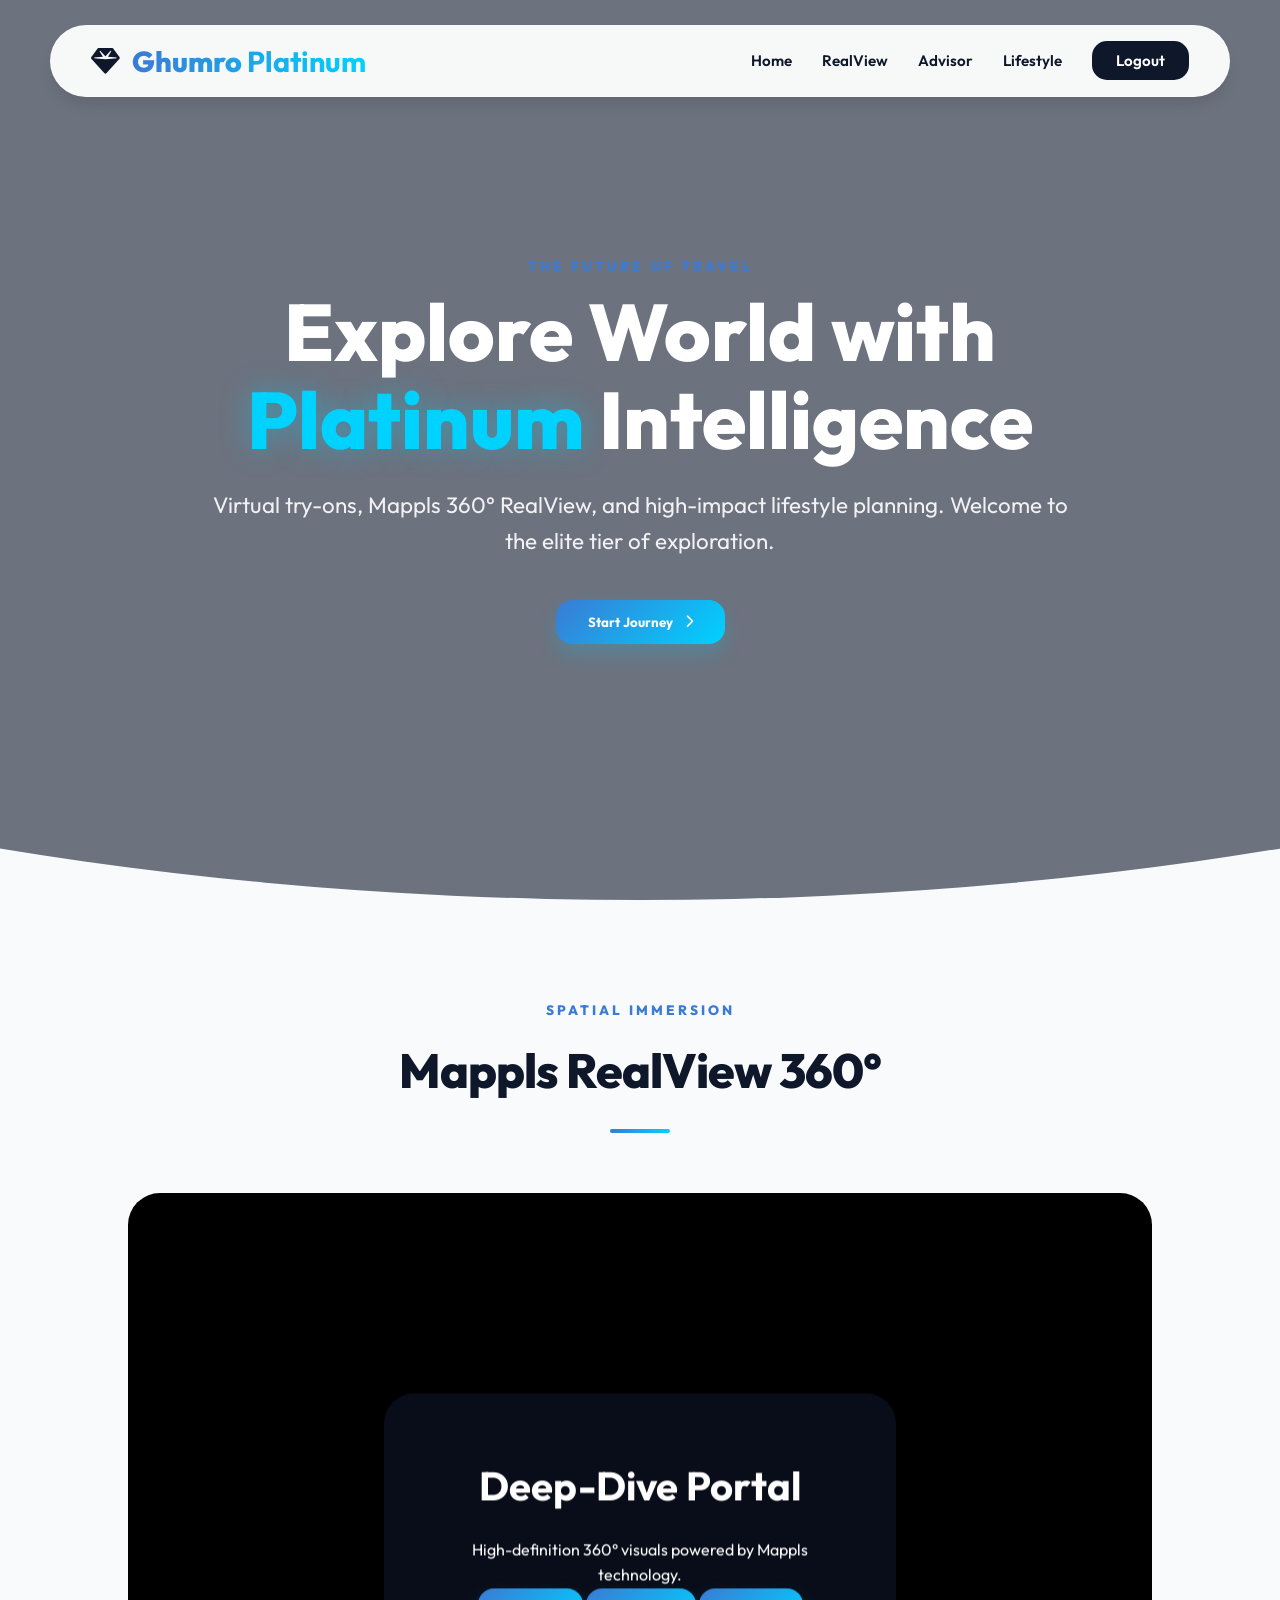
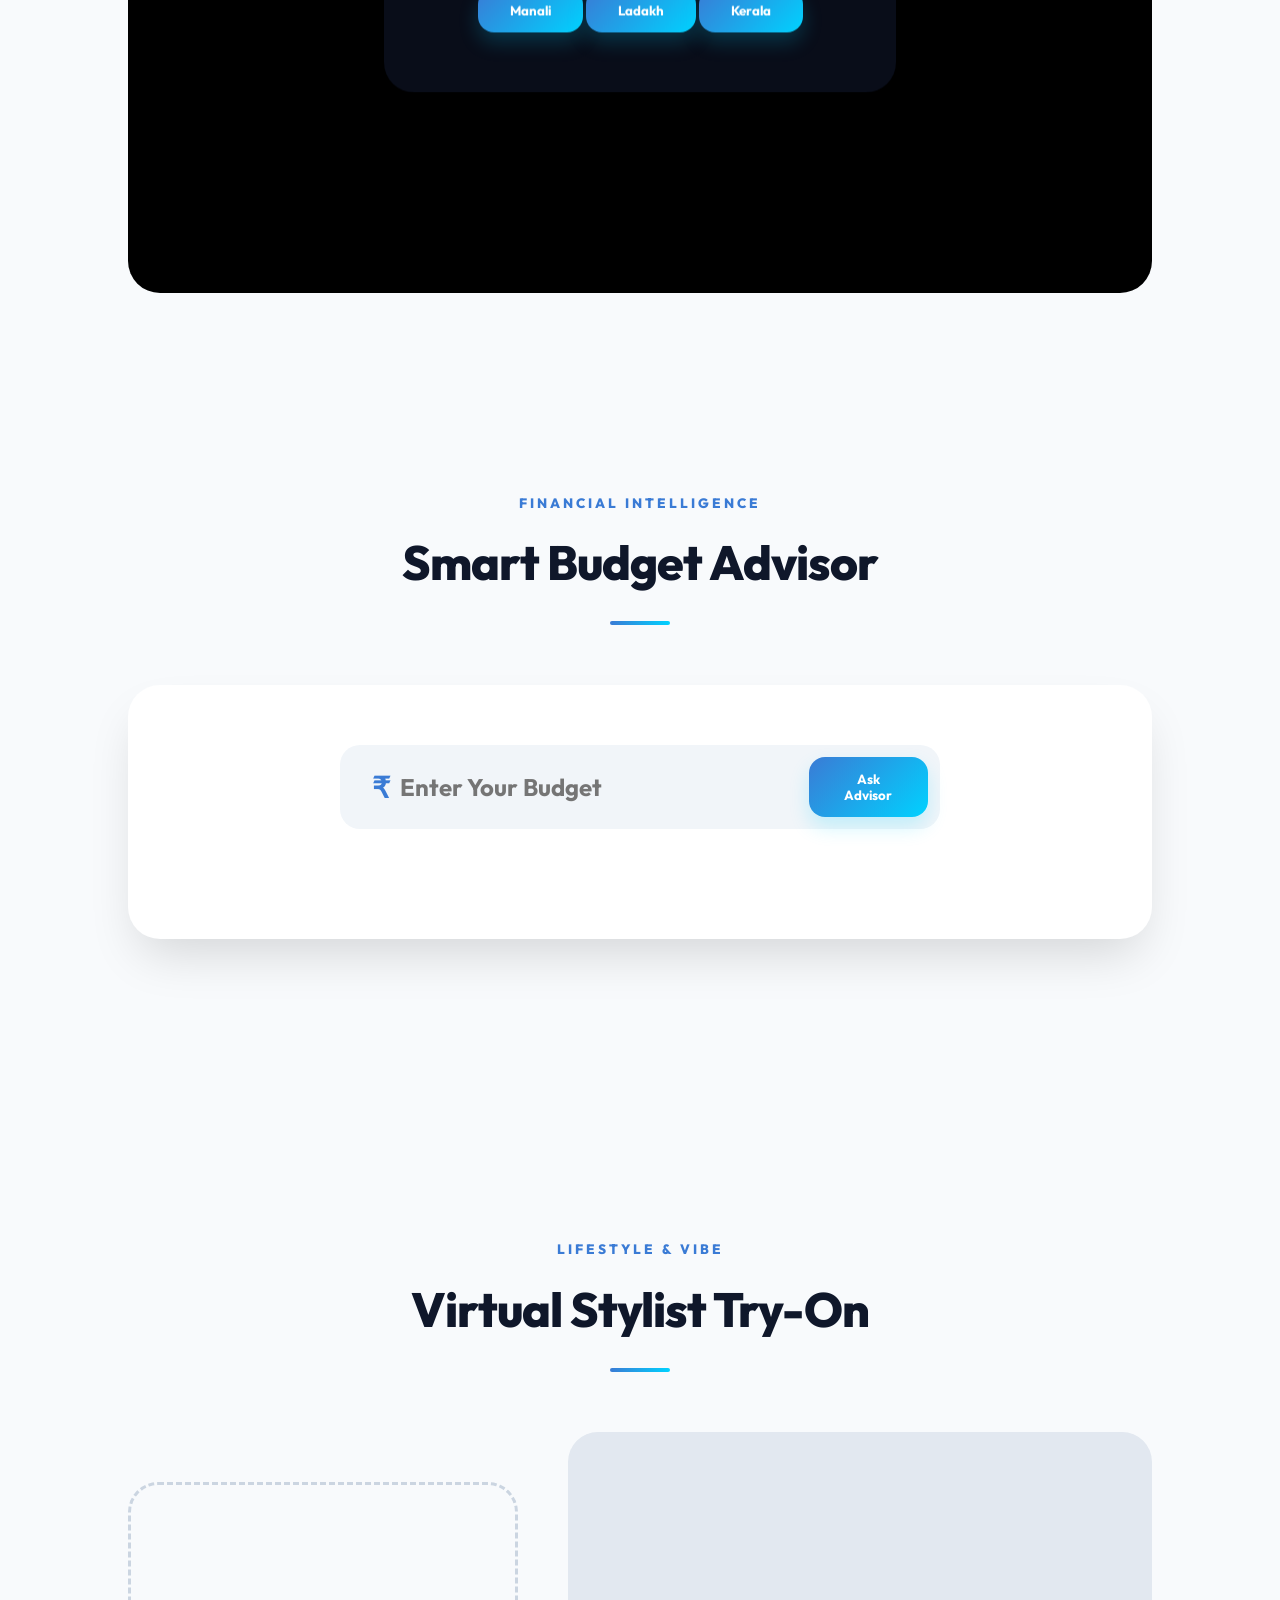
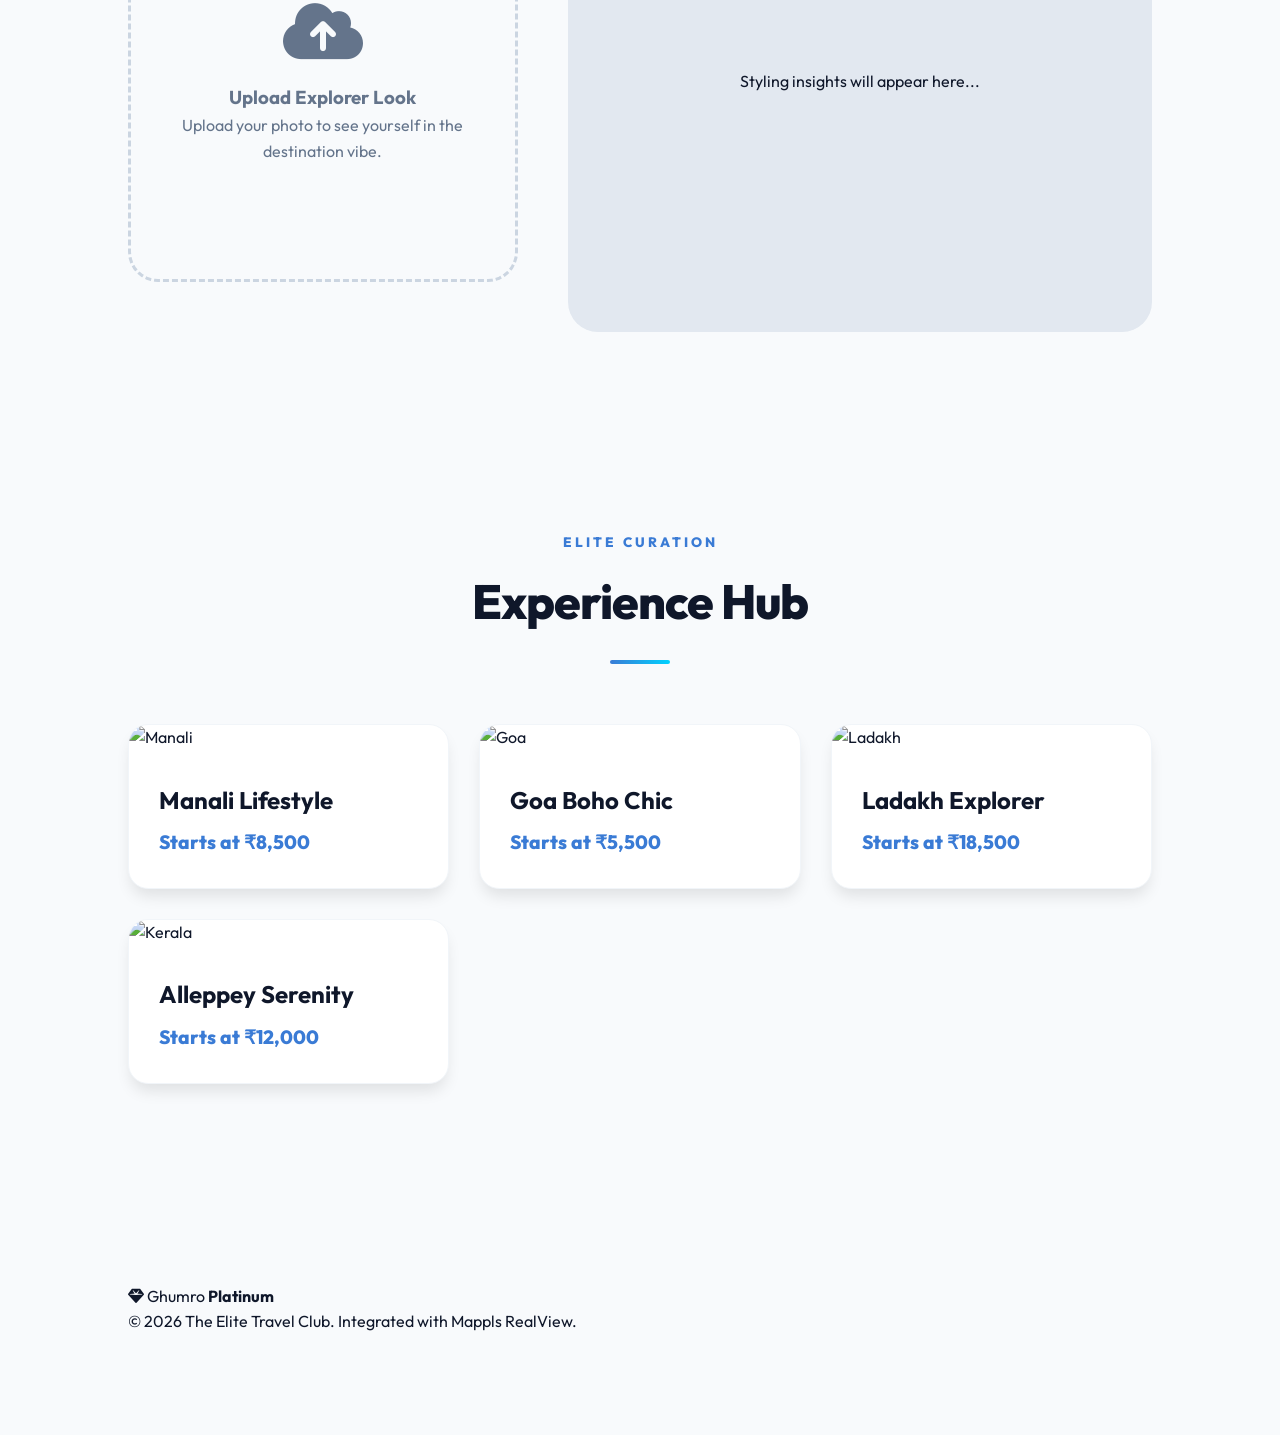
==== commit b3f6ad27: "Ghumro Platinum Overhaul: Unified Design System, Semantic Refactor, and Sync'd Elite Features" ====
--- a/home.html
+++ b/home.html
@@ -4,7 +4,7 @@
 <head>
     <meta charset="UTF-8">
     <meta name="viewport" content="width=device-width, initial-scale=1.0">
-    <title>Ghumro Platinum | Travel Lifestyle & More</title>
+    <title>Ghumro Platinum | Discover the Elite Travel</title>
     <link rel="stylesheet" href="https://cdnjs.cloudflare.com/ajax/libs/font-awesome/6.7.2/css/all.min.css">
     <link href="https://fonts.googleapis.com/css2?family=Outfit:wght@300;400;600;800&display=swap" rel="stylesheet">
     <link rel="stylesheet" href="home.css">
@@ -14,14 +14,14 @@
     <header>
         <nav class="glass-nav">
             <div class="logo">
-                <i class="fas fa-globe-americas"></i>
-                <span>Ghumro</span>
+                <i class="fas fa-gem"></i>
+                <span>Ghumro <strong>Platinum</strong></span>
             </div>
             <ul class="nav-links">
                 <li><a href="#" class="active">Home</a></li>
                 <li><a href="#mappls-realview">RealView</a></li>
-                <li><a href="#budget-planner">Advisor</a></li>
-                <li><a href="#virtual-stylist">Stylist</a></li>
+                <li><a href="#budget-advisor">Advisor</a></li>
+                <li><a href="#virtual-stylist">Lifestyle</a></li>
                 <li><a href="index.html" class="logout-btn">Logout</a></li>
             </ul>
         </nav>
@@ -30,166 +30,159 @@
     <main>
         <section id="hero">
             <div class="hero-content">
-                <h1 class="animate-up">The Future of <span>Travel Lifestyle</span></h1>
-                <p class="animate-up delay-1">Virtual try-ons, Mappls 360° RealView, and curated culinary adventures.
-                    Welcome to the elite tier of travel.</p>
-
-                <div class="search-container animate-up delay-2">
-                    <div class="search-tabs">
-                        <button class="tab-btn active"><i class="fas fa-plane"></i> Flights</button>
-                        <button class="tab-btn"><i class="fas fa-hotel"></i> Hotels</button>
-                    </div>
-                    <div class="search-bar">
-                        <div class="input-box">
-                            <label>Destination</label>
-                            <input type="text" placeholder="Where to?">
-                        </div>
-                        <div class="input-box">
-                            <label>Dates</label>
-                            <input type="date">
-                        </div>
-                        <button class="search-btn"><i class="fas fa-search"></i> Go</button>
-                    </div>
+                <span class="sub-title animate-up">The Future of Travel</span>
+                <h1 class="animate-up delay-1">Explore World with <span>Platinum</span> Intelligence</h1>
+                <p class="animate-up delay-2">Virtual try-ons, Mappls 360° RealView, and high-impact lifestyle planning.
+                    Welcome to the elite tier of exploration.</p>
+                <div class="btn-group animate-up delay-3">
+                    <button class="btn-premium" onclick="location.href='#destinations'">Start Journey <i
+                            class="fas fa-chevron-right"></i></button>
                 </div>
             </div>
         </section>
 
-        <!-- Mappls RealView 360° Section -->
-        <section id="mappls-realview" class="section-p1">
+        <!-- Mappls RealView 360° -->
+        <section id="mappls-realview" class="section-p1 reveal-on-scroll">
             <div class="section-header">
+                <span class="sub-title">Spatial Immersion</span>
                 <h2>Mappls RealView 360°</h2>
                 <div class="underline"></div>
             </div>
-            <div class="vr-container">
-                <div id="vr-viewer" class="vr-viewer-bg">
-                    <div class="hud-overlay" id="hudOverlay" style="display: none;">
-                        <div class="hud-top-left">
-                            <div class="compass-box"><i class="fas fa-compass" id="hudCompass"></i></div>
-                        </div>
-                        <div class="hud-bottom-right">
-                            <div class="coords-box">
-                                <p id="hudCoords">--.----° N, --.----° E</p>
-                                <small>REALVIEW HD ACTIVE</small>
-                            </div>
+            <div class="vr-frame">
+                <div id="vr-viewer" class="vr-screen">
+                    <div class="hud-system" id="hudSystem" style="display: none;">
+                        <div class="hud-compass"><i class="fas fa-compass" id="hudCompass"></i></div>
+                        <div class="hud-telemetry">
+                            <p id="hudCoords">28.6139° N, 77.2090° E</p>
+                            <small>STREAMING REALVIEW HD</small>
                         </div>
                     </div>
-                    <div class="vr-content">
-                        <h3>Virtual Portal</h3>
-                        <p>Experience high-definition 360° visuals before you fly.</p>
-                        <div class="vr-controls">
-                            <button class="vr-btn" onclick="startMapplsRealView('Manali')">Manali</button>
-                            <button class="vr-btn" onclick="startMapplsRealView('Ladakh')">Ladakh</button>
-                            <button class="vr-btn" onclick="startMapplsRealView('Kerala')">Kerala</button>
+                    <div class="vr-overlay-content">
+                        <h3>Deep-Dive Portal</h3>
+                        <p>High-definition 360° visuals powered by Mappls technology.</p>
+                        <div class="btn-group">
+                            <button class="btn-premium" onclick="runRealView('Manali')">Manali</button>
+                            <button class="btn-premium" onclick="runRealView('Ladakh')">Ladakh</button>
+                            <button class="btn-premium" onclick="runRealView('Kerala')">Kerala</button>
                         </div>
                     </div>
                 </div>
             </div>
         </section>
 
-        <!-- Premium Budget Advisor -->
-        <section id="budget-planner" class="section-p1">
+        <!-- Smart Budget Advisor -->
+        <section id="budget-advisor" class="section-p1 reveal-on-scroll">
             <div class="section-header">
-                <span class="sub-title">Travel Smart</span>
+                <span class="sub-title">Financial Intelligence</span>
                 <h2>Smart Budget Advisor</h2>
                 <div class="underline"></div>
             </div>
-            <div class="budget-card-container">
-                <div class="budget-input-wrapper">
-                    <div class="currency-symbol">₹</div>
-                    <input type="number" id="userBudget" placeholder="Enter Trip Budget"
-                        oninput="suggestDestinations()">
-                    <button class="advisor-btn" onclick="suggestDestinations()">Ask Advisor</button>
+            <div class="advisor-wrapper">
+                <div class="input-group">
+                    <label>₹</label>
+                    <input type="number" id="userBudget" placeholder="Enter Your Budget" oninput="liveSuggest()">
+                    <button class="btn-premium" onclick="liveSuggest()">Ask Advisor</button>
                 </div>
-                <div id="budgetSuggestions" class="impact-grid">
-                    <div class="empty-state"><i class="fas fa-wallet"></i>
-                        <p>Ready to plan?</p>
-                    </div>
+                <div id="advisorOutput" class="impact-grid">
+                    <!-- Dynamic Suggestion Cards -->
                 </div>
             </div>
         </section>
 
-        <!-- Virtual Stylist & Try-On Section -->
-        <section id="virtual-stylist" class="section-p1">
+        <!-- Virtual Stylist -->
+        <section id="virtual-stylist" class="section-p1 reveal-on-scroll">
             <div class="section-header">
-                <h2>Virtual Stylist & Try-On</h2>
-                <p>Upload your photo to see how you look in the destination's custom outfit vibe.</p>
+                <span class="sub-title">Lifestyle & Vibe</span>
+                <h2>Virtual Stylist Try-On</h2>
                 <div class="underline"></div>
             </div>
-            <div class="stylist-container">
-                <div class="upload-zone" onclick="triggerTryOn()">
-                    <i class="fas fa-camera"></i>
-                    <p>Click to Upload Your Photo</p>
-                    <input type="file" id="userPhoto" style="display:none;" onchange="handlePhotoUpload(event)"
+            <div class="stylist-grid">
+                <div class="drop-zone" onclick="document.getElementById('photoInput').click()">
+                    <i class="fas fa-cloud-upload-alt"></i>
+                    <h3>Upload Explorer Look</h3>
+                    <p>Upload your photo to see yourself in the destination vibe.</p>
+                    <input type="file" id="photoInput" style="display:none;" onchange="handleTryOn(event)"
                         accept="image/*">
                 </div>
-                <div id="tryOnPreview" class="preview-zone">
-                    <div class="placeholder-msg">Your Virtual Try-On will appear here...</div>
+                <div id="stylistPreview" class="tryon-display">
+                    <p>Styling insights will appear here...</p>
                 </div>
             </div>
         </section>
 
-        <section id="destinations" class="section-p1">
+        <!-- Destination Hub -->
+        <section id="destinations" class="section-p1 reveal-on-scroll">
             <div class="section-header">
-                <h2>Curated Experience Hub</h2>
+                <span class="sub-title">Elite Curation</span>
+                <h2>Experience Hub</h2>
                 <div class="underline"></div>
             </div>
-            <div class="dest-grid">
-                <div class="dest-card" onclick="openDetailModal('Manali')">
-                    <img src="https://images.unsplash.com/photo-1626621341517-bbf3d9990a23?auto=format&fit=crop&w=600"
+            <div class="impact-grid">
+                <div class="impact-card" onclick="openEliteDetail('Manali')">
+                    <img src="https://images.unsplash.com/photo-1626621341517-bbf3d9990a23?auto=format&fit=crop&q=80&w=800"
                         alt="Manali">
-                    <div class="card-overlay">
-                        <h3>Manali Lifestyle</h3>
-                        <p>Starts at ₹8,500</p>
-                        <button class="mini-btn">View Details</button>
+                    <div class="impact-body">
+                        <h4>Manali Lifestyle</h4>
+                        <p class="price-tag">Starts at ₹8,500</p>
                     </div>
                 </div>
-                <div class="dest-card" onclick="openDetailModal('Goa')">
-                    <img src="https://images.unsplash.com/photo-1512343879784-a960bf40e7f2?auto=format&fit=crop&w=600"
+                <div class="impact-card" onclick="openEliteDetail('Goa')">
+                    <img src="https://images.unsplash.com/photo-1512343879784-a960bf40e7f2?auto=format&fit=crop&q=80&w=800"
                         alt="Goa">
-                    <div class="card-overlay">
-                        <h3>Goa Boho Chic</h3>
-                        <p>Starts at ₹5,500</p>
-                        <button class="mini-btn">View Details</button>
+                    <div class="impact-body">
+                        <h4>Goa Boho Chic</h4>
+                        <p class="price-tag">Starts at ₹5,500</p>
+                    </div>
+                </div>
+                <div class="impact-card" onclick="openEliteDetail('Ladakh')">
+                    <img src="https://images.unsplash.com/photo-1549130031-653927772886?auto=format&fit=crop&q=80&w=800"
+                        alt="Ladakh">
+                    <div class="impact-body">
+                        <h4>Ladakh Explorer</h4>
+                        <p class="price-tag">Starts at ₹18,500</p>
+                    </div>
+                </div>
+                <div class="impact-card" onclick="openEliteDetail('Kerala')">
+                    <img src="https://images.unsplash.com/photo-1602216056096-3b40cc0c9944?auto=format&fit=crop&q=80&w=800"
+                        alt="Kerala">
+                    <div class="impact-body">
+                        <h4>Alleppey Serenity</h4>
+                        <p class="price-tag">Starts at ₹12,000</p>
                     </div>
                 </div>
             </div>
         </section>
     </main>
 
-    <!-- Detailed Modal (Enhanced for Culinary & Style) -->
-    <div id="detailModal" class="modal">
-        <div class="modal-content glass">
-            <span class="close-modal" onclick="closeDetailModal()">&times;</span>
-            <h2 id="detName">Destination</h2>
-            <p id="detPrice" class="price-text">₹0</p>
-            <hr>
-            <div class="detail-grid">
-                <div class="detail-info">
-                    <h4>Best Time</h4>
-                    <p id="detTime"></p>
-                    <h4 id="detCuisine">Cuisine</h4>
-                    <div id="detAttractions"></div>
-                </div>
+    <!-- Platinum Detail Modal -->
+    <div id="eliteModal" class="modal">
+        <div class="modal-content">
+            <span class="close-btn" onclick="closeEliteModal()">&times;</span>
+            <div id="eliteModalData">
+                <!-- Dynamic Content -->
             </div>
-            <button class="book-btn" onclick="openBookingModal()">Reserve Experience</button>
         </div>
     </div>
 
     <!-- Booking Modal -->
-    <div id="bookingModal" class="modal">
-        <div class="modal-content glass">
-            <span class="close-modal" onclick="closeBookingModal()">&times;</span>
-            <h2>Confirm Reservaton</h2>
-            <div id="bookingSummary" class="booking-summary"></div>
-            <button class="book-btn" onclick="processBooking()">Complete Booking</button>
+    <div id="orderModal" class="modal">
+        <div class="modal-content">
+            <span class="close-btn" onclick="closeOrderModal()">&times;</span>
+            <div class="section-header">
+                <h2>Platinum Reservation</h2>
+                <div class="underline"></div>
+            </div>
+            <div id="orderSummary" style="margin-bottom: 30px;"></div>
+            <button class="btn-premium" style="width: 100%;" onclick="confirmOrder()">Confirm & Pay</button>
         </div>
     </div>
 
-    <footer>
-        <div class="footer-content">
-            <div class="logo"><span>Ghumro Platinum</span></div>
-            <p>© 2026 The Elite Travel Club.</p>
+    <footer class="section-p1">
+        <div class="footer-logo">
+            <i class="fas fa-gem"></i>
+            <span>Ghumro <strong>Platinum</strong></span>
         </div>
+        <p>© 2026 The Elite Travel Club. Integrated with Mappls RealView.</p>
     </footer>
 
     <script src="script.js"></script>
--- a/home.css
+++ b/home.css
@@ -1,11 +1,21 @@
 :root {
-    --primary: #00d2ff;
-    --secondary: #3a7bd5;
-    --dark: #0f172a;
-    --light: #f8fafc;
-    --glass: rgba(255, 255, 255, 0.8);
-    --neon-blue: #00f3ff;
-    --accent: #f43f5e;
+    /* Platinum Palette */
+    --midnight: #0f172a;
+    --navy: #1e293b;
+    --electric: #00d2ff;
+    --deep-blue: #3a7bd5;
+    --rose: #f43f5e;
+    --glass-clear: rgba(255, 255, 255, 0.95);
+    --glass-dark: rgba(15, 23, 42, 0.8);
+    --text-main: #334155;
+    --text-muted: #64748b;
+    --white: #ffffff;
+
+    /* System Tokens */
+    --shadow-sm: 0 10px 15px -3px rgba(0, 0, 0, 0.1);
+    --shadow-lg: 0 25px 50px -12px rgba(0, 0, 0, 0.15);
+    --radius-lg: 32px;
+    --radius-md: 20px;
 }
 
 * {
@@ -16,176 +26,341 @@
 }
 
 body {
-    background: var(--light);
-    color: var(--dark);
+    background-color: #f8fafc;
+    color: var(--midnight);
+    line-height: 1.6;
     overflow-x: hidden;
-    scroll-behavior: smooth;
-}
-
-/* Premium Nav */
+}
+
+/* --- REUSABLE PREMIUM COMPONENTS --- */
+.section-p1 {
+    padding: 100px 10%;
+}
+
+.section-header {
+    text-align: center;
+    margin-bottom: 60px;
+    animation: reveal 1s ease-out;
+}
+
+.sub-title {
+    text-transform: uppercase;
+    letter-spacing: 3px;
+    font-weight: 800;
+    color: var(--deep-blue);
+    font-size: 0.85rem;
+    display: block;
+    margin-bottom: 10px;
+}
+
+.section-header h2 {
+    font-size: 3rem;
+    font-weight: 800;
+    letter-spacing: -1px;
+}
+
+.underline {
+    width: 60px;
+    height: 4px;
+    background: linear-gradient(to right, var(--deep-blue), var(--electric));
+    margin: 20px auto;
+    border-radius: 10px;
+}
+
+.btn-premium {
+    background: linear-gradient(135deg, var(--deep-blue), var(--electric));
+    color: white;
+    padding: 14px 32px;
+    border-radius: 16px;
+    border: none;
+    font-weight: 700;
+    cursor: pointer;
+    transition: all 0.4s cubic-bezier(0.175, 0.885, 0.32, 1.275);
+    display: inline-flex;
+    align-items: center;
+    gap: 12px;
+    box-shadow: 0 10px 20px rgba(0, 210, 255, 0.2);
+}
+
+.btn-premium:hover {
+    transform: translateY(-5px) scale(1.02);
+    box-shadow: 0 20px 40px rgba(0, 210, 255, 0.3);
+}
+
+/* --- GLASS NAVIGATION --- */
 header {
     position: fixed;
     top: 0;
     width: 100%;
-    z-index: 1000;
-    padding: 20px 50px;
+    z-index: 2000;
+    padding: 25px 50px;
 }
 
 .glass-nav {
-    background: var(--glass);
+    background: var(--glass-clear);
     backdrop-filter: blur(20px);
     border-radius: 50px;
-    padding: 12px 35px;
+    padding: 12px 40px;
     display: flex;
     justify-content: space-between;
     align-items: center;
-    box-shadow: 0 10px 30px rgba(0, 0, 0, 0.05);
-    border: 1px solid rgba(255, 255, 255, 0.3);
+    box-shadow: var(--shadow-sm);
+    border: 1px solid rgba(255, 255, 255, 0.5);
 }
 
 .logo {
-    font-size: 1.6rem;
-    font-weight: 800;
-    color: var(--secondary);
-    display: flex;
-    align-items: center;
-    gap: 10px;
+    font-size: 1.8rem;
+    font-weight: 800;
+    color: var(--midnight);
+    display: flex;
+    align-items: center;
+    gap: 12px;
+}
+
+.logo span {
+    background: linear-gradient(to right, var(--deep-blue), var(--electric));
+    -webkit-background-clip: text;
+    -webkit-text-fill-color: transparent;
 }
 
 .nav-links {
     display: flex;
     list-style: none;
-    gap: 25px;
+    gap: 30px;
+    align-items: center;
 }
 
 .nav-links a {
     text-decoration: none;
-    color: var(--dark);
+    color: var(--midnight);
     font-weight: 600;
+    font-size: 0.95rem;
     transition: 0.3s;
 }
 
 .nav-links a:hover {
-    color: var(--secondary);
+    color: var(--deep-blue);
 }
 
 .logout-btn {
-    background: var(--dark);
+    background: var(--midnight);
     color: white !important;
-    padding: 8px 18px;
-    border-radius: 20px;
-}
-
-/* Hero */
+    padding: 10px 24px;
+    border-radius: 15px;
+}
+
+/* --- HERO SECTION --- */
 #hero {
     height: 100vh;
-    background: linear-gradient(rgba(15, 23, 42, 0.5), rgba(15, 23, 42, 0.5)), url('https://images.unsplash.com/photo-1476514525535-07fb3b4ae5f1?auto=format&fit=crop&q=80&w=1920');
+    background: linear-gradient(rgba(15, 23, 42, 0.6), rgba(15, 23, 42, 0.6)), url('https://images.unsplash.com/photo-1476514525535-07fb3b4ae5f1?auto=format&fit=crop&q=80&w=1920');
     background-size: cover;
     background-position: center;
     display: flex;
     align-items: center;
     justify-content: center;
+    position: relative;
+    clip-path: ellipse(150% 100% at 50% 0%);
+}
+
+.hero-content {
     text-align: center;
     color: white;
+    max-width: 900px;
+    padding: 0 20px;
 }
 
 .hero-content h1 {
-    font-size: 4.5rem;
-    font-weight: 800;
+    font-size: 5rem;
+    font-weight: 800;
+    margin-bottom: 24px;
     line-height: 1.1;
+}
+
+.hero-content h1 span {
+    color: var(--electric);
+    text-shadow: 0 0 30px rgba(0, 210, 255, 0.4);
+}
+
+.hero-content p {
+    font-size: 1.4rem;
+    margin-bottom: 40px;
+    opacity: 0.9;
+}
+
+/* --- SMART ADVISOR BOX --- */
+.advisor-wrapper {
+    background: var(--white);
+    padding: 60px;
+    border-radius: var(--radius-lg);
+    box-shadow: var(--shadow-lg);
+    margin-bottom: 100px;
+}
+
+.input-group {
+    display: flex;
+    background: #f1f5f9;
+    padding: 10px 10px 10px 30px;
+    border-radius: 20px;
+    align-items: center;
+    max-width: 600px;
+    margin: 0 auto 50px;
+    border: 2px solid transparent;
+    transition: 0.3s;
+}
+
+.input-group:focus-within {
+    border-color: var(--deep-blue);
+    background: var(--white);
+    box-shadow: 0 0 0 4px rgba(58, 123, 213, 0.1);
+}
+
+.input-group input {
+    border: none;
+    background: transparent;
+    font-size: 1.5rem;
+    font-weight: 700;
+    width: 100%;
+    outline: none;
+    padding: 10px;
+}
+
+.input-group label {
+    font-size: 1.8rem;
+    font-weight: 800;
+    color: var(--deep-blue);
+}
+
+.impact-grid {
+    display: grid;
+    grid-template-columns: repeat(auto-fit, minmax(320px, 1fr));
+    gap: 30px;
+}
+
+.impact-card {
+    background: var(--white);
+    border-radius: var(--radius-md);
+    overflow: hidden;
+    box-shadow: var(--shadow-sm);
+    transition: 0.5s;
+    cursor: pointer;
+    border: 1px solid #f1f5f9;
+}
+
+.impact-card:hover {
+    transform: translateY(-15px);
+    box-shadow: var(--shadow-lg);
+}
+
+.impact-card img {
+    width: 100%;
+    height: 220px;
+    object-fit: cover;
+}
+
+.impact-body {
+    padding: 30px;
+}
+
+.impact-body h4 {
+    font-size: 1.5rem;
+    margin-bottom: 8px;
+}
+
+.impact-body .price-tag {
+    color: var(--deep-blue);
+    font-weight: 800;
+    font-size: 1.2rem;
+}
+
+/* --- MAPPLS REALVIEW 360 --- */
+.vr-frame {
+    height: 700px;
+    border-radius: var(--radius-lg);
+    overflow: hidden;
+    position: relative;
+    background: #000;
+}
+
+.vr-screen {
+    width: 100%;
+    height: 100%;
+    background-size: cover;
+    background-position: center;
+    transition: 2s ease-in-out;
+}
+
+.hud-system {
+    position: absolute;
+    top: 30px;
+    left: 30px;
+    right: 30px;
+    bottom: 30px;
+    pointer-events: none;
+    display: flex;
+    flex-direction: column;
+    justify-content: space-between;
+}
+
+.hud-compass {
+    width: 80px;
+    height: 80px;
+    border-radius: 50%;
+    border: 2px solid var(--electric);
+    background: rgba(15, 23, 42, 0.7);
+    display: flex;
+    align-items: center;
+    justify-content: center;
+    color: var(--electric);
+    font-size: 1.5rem;
+    backdrop-filter: blur(10px);
+}
+
+.hud-telemetry {
+    background: rgba(15, 23, 42, 0.7);
+    backdrop-filter: blur(10px);
+    padding: 20px 30px;
+    border-radius: 15px;
+    border-left: 5px solid var(--electric);
+    align-self: flex-end;
+    color: white;
+    text-align: right;
+}
+
+.hud-telemetry p {
+    font-family: 'Courier New', Courier, monospace;
+    letter-spacing: 2px;
+}
+
+.vr-overlay-content {
+    position: absolute;
+    top: 50%;
+    left: 50%;
+    transform: translate(-50%, -50%);
+    text-align: center;
+    color: white;
+    background: rgba(15, 23, 42, 0.6);
+    padding: 60px;
+    border-radius: 30px;
+    backdrop-filter: blur(15px);
+    z-index: 10;
+}
+
+.vr-overlay-content h3 {
+    font-size: 2.5rem;
     margin-bottom: 20px;
 }
 
-.hero-content h1 span {
-    color: var(--primary);
-    text-shadow: 0 0 20px rgba(0, 210, 255, 0.5);
-}
-
-.hero-content p {
-    font-size: 1.3rem;
-    max-width: 700px;
-    margin: 0 auto 40px;
-    opacity: 0.9;
-}
-
-/* Search Box */
-.search-container {
-    background: white;
-    padding: 30px;
-    border-radius: 30px;
-    box-shadow: 0 20px 50px rgba(0, 0, 0, 0.2);
-    color: var(--dark);
-    display: inline-block;
-}
-
-.search-bar {
-    display: flex;
-    gap: 15px;
-    align-items: flex-end;
-}
-
-.search-bar input {
-    padding: 12px;
-    border: 1px solid #e2e8f0;
-    border-radius: 12px;
-    font-weight: 600;
-}
-
-.search-btn {
-    background: var(--secondary);
-    color: white;
-    border: none;
-    padding: 12px 30px;
-    border-radius: 12px;
-    font-weight: 700;
-    cursor: pointer;
-    transition: 0.3s;
-}
-
-/* Section Standard */
-.section-p1 {
-    padding: 80px 10%;
-}
-
-.section-header {
-    text-align: center;
-    margin-bottom: 50px;
-}
-
-.section-header h2 {
-    font-size: 2.8rem;
-    font-weight: 800;
-}
-
-.underline {
-    width: 60px;
-    height: 5px;
-    background: var(--secondary);
-    margin: 15px auto;
-    border-radius: 10px;
-}
-
-/* Advisor & Stylist Containers */
-.budget-card-container,
-.stylist-container {
-    background: white;
-    padding: 50px;
-    border-radius: 40px;
-    box-shadow: 0 20px 40px rgba(0, 0, 0, 0.03);
-    border: 1px solid #f1f5f9;
-}
-
-/* Stylist UI */
-.stylist-container {
-    display: flex;
-    gap: 40px;
-    align-items: center;
-}
-
-.upload-zone {
-    flex: 1;
-    height: 300px;
-    border: 3px dashed #e2e8f0;
+/* --- VIRTUAL STYLIST --- */
+.stylist-grid {
+    display: grid;
+    grid-template-columns: 1fr 1.5fr;
+    gap: 50px;
+    align-items: center;
+}
+
+.drop-zone {
+    height: 400px;
+    border: 3px dashed #cbd5e1;
     border-radius: 30px;
     display: flex;
     flex-direction: column;
@@ -193,24 +368,25 @@
     justify-content: center;
     cursor: pointer;
     transition: 0.3s;
-    color: #94a3b8;
-}
-
-.upload-zone:hover {
-    border-color: var(--secondary);
-    background: #f8fafc;
-    color: var(--secondary);
-}
-
-.upload-zone i {
-    font-size: 3rem;
-    margin-bottom: 15px;
-}
-
-.preview-zone {
-    flex: 1.5;
+    color: var(--text-muted);
+    text-align: center;
+    padding: 40px;
+}
+
+.drop-zone:hover {
+    border-color: var(--deep-blue);
     background: #f1f5f9;
-    height: 350px;
+    color: var(--deep-blue);
+}
+
+.drop-zone i {
+    font-size: 4rem;
+    margin-bottom: 20px;
+}
+
+.tryon-display {
+    height: 500px;
+    background: #e2e8f0;
     border-radius: 30px;
     position: relative;
     overflow: hidden;
@@ -219,23 +395,23 @@
     justify-content: center;
 }
 
-.user-photo-preview {
+.tryon-img {
     width: 100%;
     height: 100%;
     object-fit: cover;
 }
 
-.outfit-overlay {
+.style-banner {
     position: absolute;
     bottom: 0;
     left: 0;
     width: 100%;
-    padding: 20px;
-    background: linear-gradient(transparent, rgba(58, 123, 213, 0.9));
+    padding: 30px;
+    background: linear-gradient(transparent, var(--dark));
     color: white;
 }
 
-/* Modals */
+/* --- LIFESTYLE MODALS --- */
 .modal {
     display: none;
     position: fixed;
@@ -243,168 +419,109 @@
     left: 0;
     width: 100%;
     height: 100%;
-    background: rgba(15, 23, 42, 0.8);
-    backdrop-filter: blur(10px);
-    z-index: 2000;
-    animation: fadeIn 0.3s;
-}
-
-.modal-content.glass {
-    background: rgba(255, 255, 255, 0.95);
-    margin: 5% auto;
-    padding: 40px;
-    width: 600px;
-    border-radius: 40px;
+    background: var(--glass-dark);
+    backdrop-filter: blur(20px);
+    z-index: 3000;
+}
+
+.modal-content {
+    background: var(--white);
+    margin: 5vh auto;
+    padding: 60px;
+    width: 700px;
+    border-radius: var(--radius-lg);
     position: relative;
-    border: 1px solid white;
-}
-
-.lifestyle-section {
-    margin-top: 25px;
+    max-height: 90vh;
+    overflow-y: auto;
+}
+
+.close-btn {
+    position: absolute;
+    right: 30px;
+    top: 20px;
+    font-size: 2rem;
+    cursor: pointer;
+    color: var(--text-muted);
+}
+
+.detail-head h2 {
+    font-size: 2.5rem;
+    margin-bottom: 10px;
+}
+
+.detail-head .price-big {
+    font-size: 1.8rem;
+    font-weight: 800;
+    color: var(--deep-blue);
+    margin-bottom: 30px;
+}
+
+.meta-block {
     background: #f8fafc;
-    padding: 20px;
-    border-radius: 20px;
-    border-left: 5px solid var(--secondary);
-}
-
-.dish-list {
-    list-style: none;
+    padding: 30px;
+    border-radius: var(--radius-md);
+    border-left: 6px solid var(--deep-blue);
+    margin-bottom: 20px;
+}
+
+.meta-block h4 {
+    font-size: 1.1rem;
+    margin-bottom: 15px;
+    display: flex;
+    align-items: center;
+    gap: 10px;
+}
+
+.tag-cloud {
     display: flex;
     flex-wrap: wrap;
     gap: 10px;
-    margin-top: 10px;
-}
-
-.dish-list li {
-    background: white;
-    padding: 5px 15px;
-    border-radius: 20px;
+}
+
+.tag {
+    background: var(--white);
+    padding: 8px 18px;
+    border-radius: 50px;
     border: 1px solid #e2e8f0;
+    font-weight: 600;
     font-size: 0.9rem;
-    font-weight: 600;
-}
-
-.outfit-items {
-    color: #64748b;
-    font-weight: 500;
-    margin-top: 5px;
-}
-
-/* Existing preserved classes with minor updates */
-.impact-grid {
-    display: grid;
-    grid-template-columns: repeat(auto-fit, minmax(250px, 1fr));
-    gap: 25px;
-    margin-top: 40px;
-}
-
-.impact-card {
-    background: white;
-    border-radius: 20px;
-    overflow: hidden;
-    box-shadow: 0 10px 20px rgba(0, 0, 0, 0.05);
-    cursor: pointer;
-    transition: 0.4s;
-}
-
-.impact-card:hover {
-    transform: translateY(-10px);
-}
-
-.impact-img {
-    width: 100%;
-    height: 150px;
-    object-fit: cover;
-}
-
-.impact-info {
-    padding: 20px;
-}
-
-.price-text {
-    font-size: 1.5rem;
-    font-weight: 800;
-    color: var(--secondary);
-}
-
-/* Buttons */
-.book-btn,
-.advisor-btn,
-.vr-btn {
-    background: linear-gradient(135deg, var(--secondary), var(--primary));
-    color: white;
-    border: none;
-    padding: 14px 25px;
-    border-radius: 15px;
-    font-weight: 700;
-    cursor: pointer;
-    transition: 0.3s;
-}
-
-.book-btn:hover {
-    transform: scale(1.02);
-    opacity: 0.9;
-}
-
-/* Budget Input Wrapper */
-.budget-input-wrapper {
-    display: flex;
-    align-items: center;
-    gap: 15px;
-    max-width: 500px;
-    margin: 0 auto;
-    background: #f8fafc;
-    padding: 10px 20px;
-    border-radius: 20px;
-}
-
-.budget-input-wrapper input {
-    border: none;
-    background: transparent;
-    font-size: 1.2rem;
-    font-weight: 700;
-    width: 100%;
-    outline: none;
-}
-
-/* Animations */
-@keyframes fadeIn {
+}
+
+/* --- ANIMATIONS --- */
+@keyframes reveal {
     from {
         opacity: 0;
+        transform: translateY(50px);
     }
 
-    to {
-        opacity: 1;
-    }
-}
-
-.animate-up {
-    opacity: 0;
-    transform: translateY(40px);
-    animation: moveUp 0.8s forwards;
-}
-
-@keyframes moveUp {
     to {
         opacity: 1;
         transform: translateY(0);
     }
 }
 
-@media (max-width: 768px) {
+.reveal-on-scroll {
+    opacity: 0;
+    transform: translateY(40px);
+    transition: 1s cubic-bezier(0.175, 0.885, 0.32, 1.275);
+}
+
+.reveal-on-scroll.active {
+    opacity: 1;
+    transform: translateY(0);
+}
+
+@media (max-width: 1024px) {
     .section-p1 {
-        padding: 60px 20px;
+        padding: 80px 5%;
     }
 
-    .hero-content h1 {
-        font-size: 2.5rem;
+    .stylist-grid {
+        grid-template-columns: 1fr;
     }
 
-    .stylist-container {
-        flex-direction: column;
-    }
-
-    .modal-content.glass {
-        width: 90%;
+    .modal-content {
+        width: 95%;
+        padding: 40px;
     }
 }
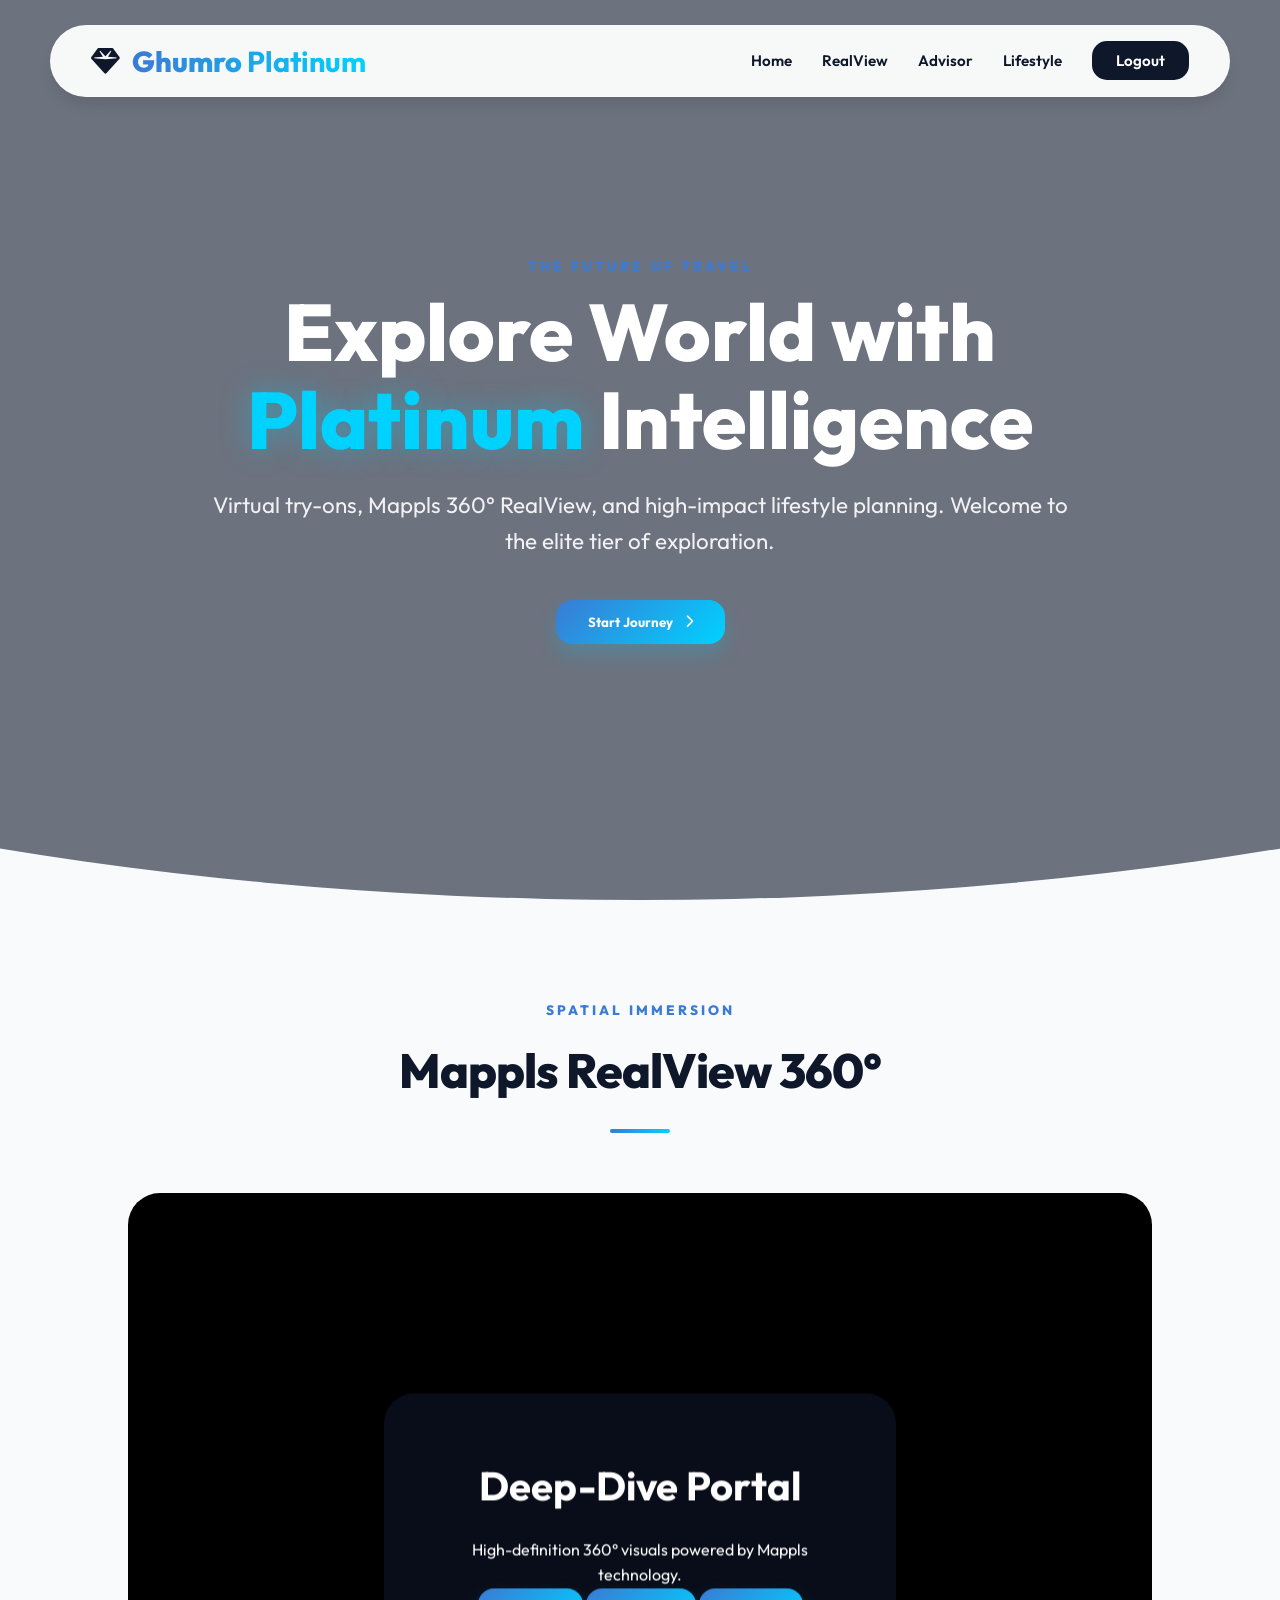
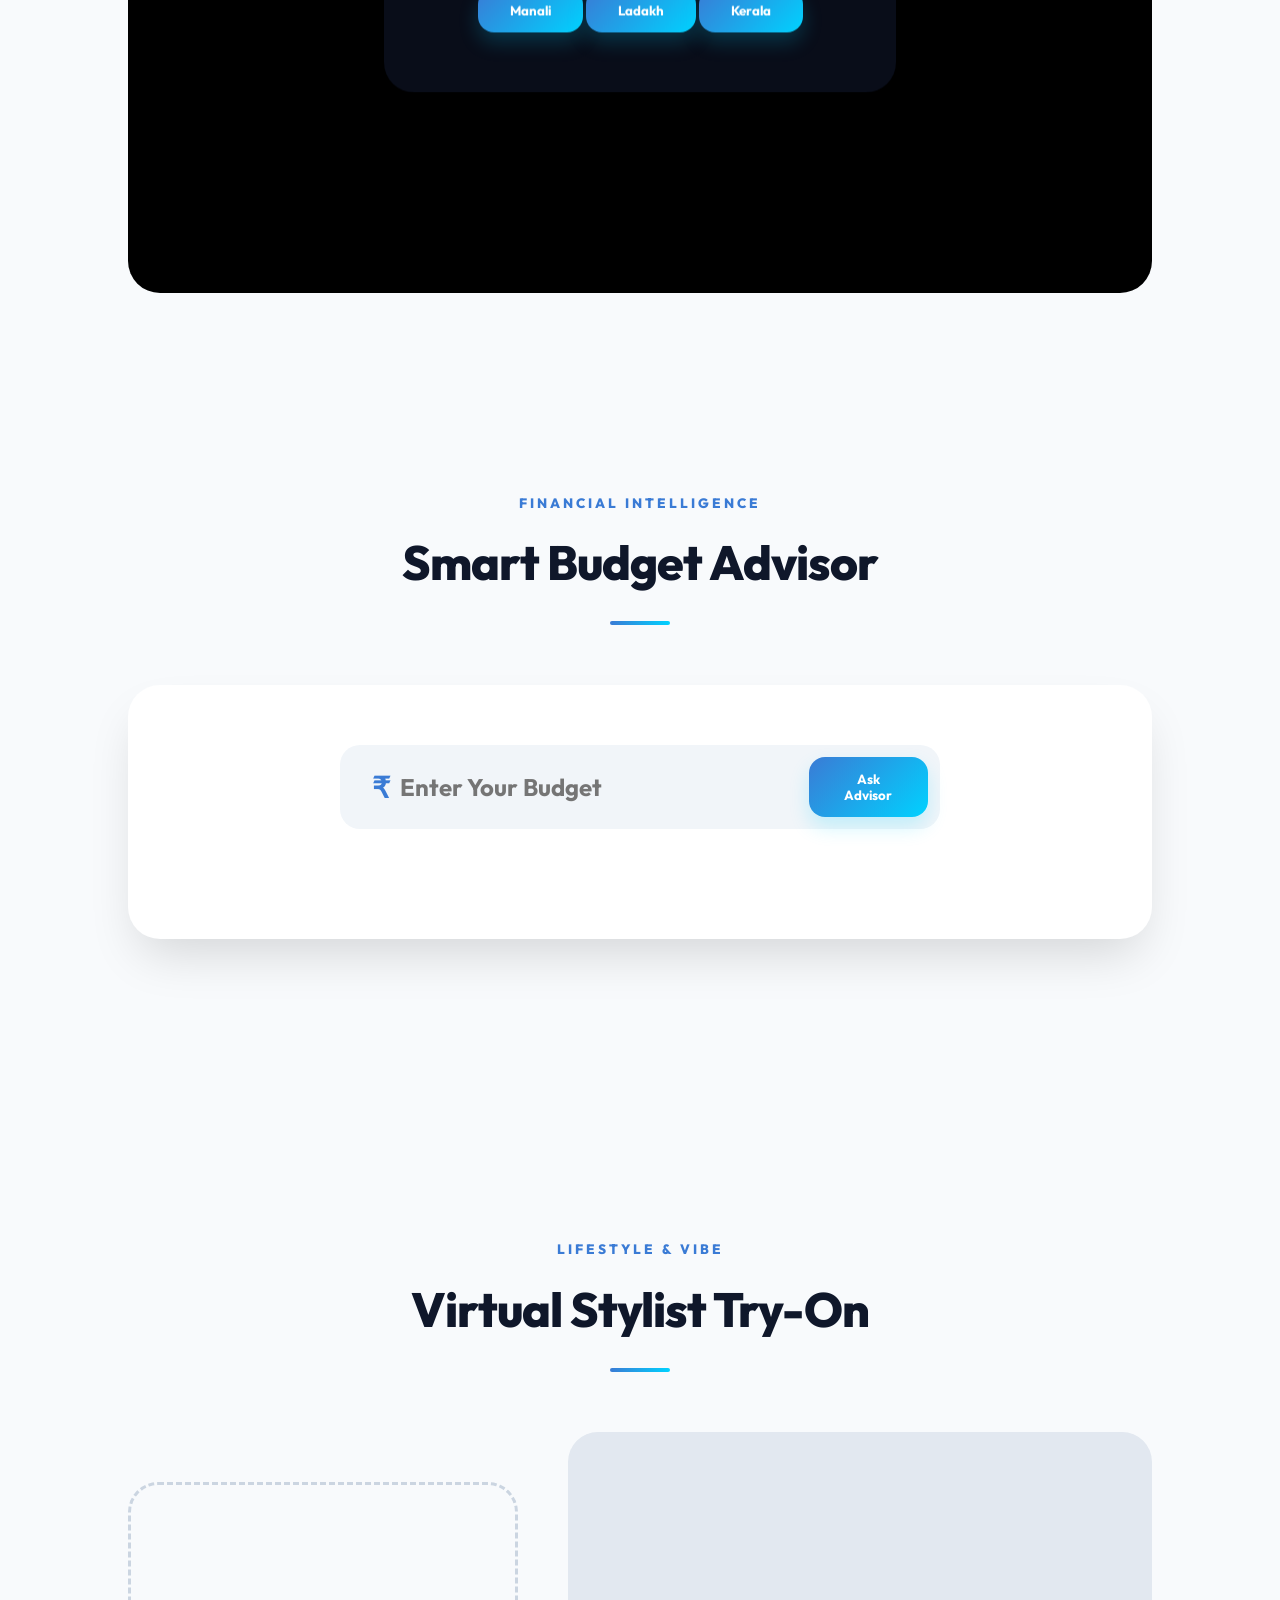
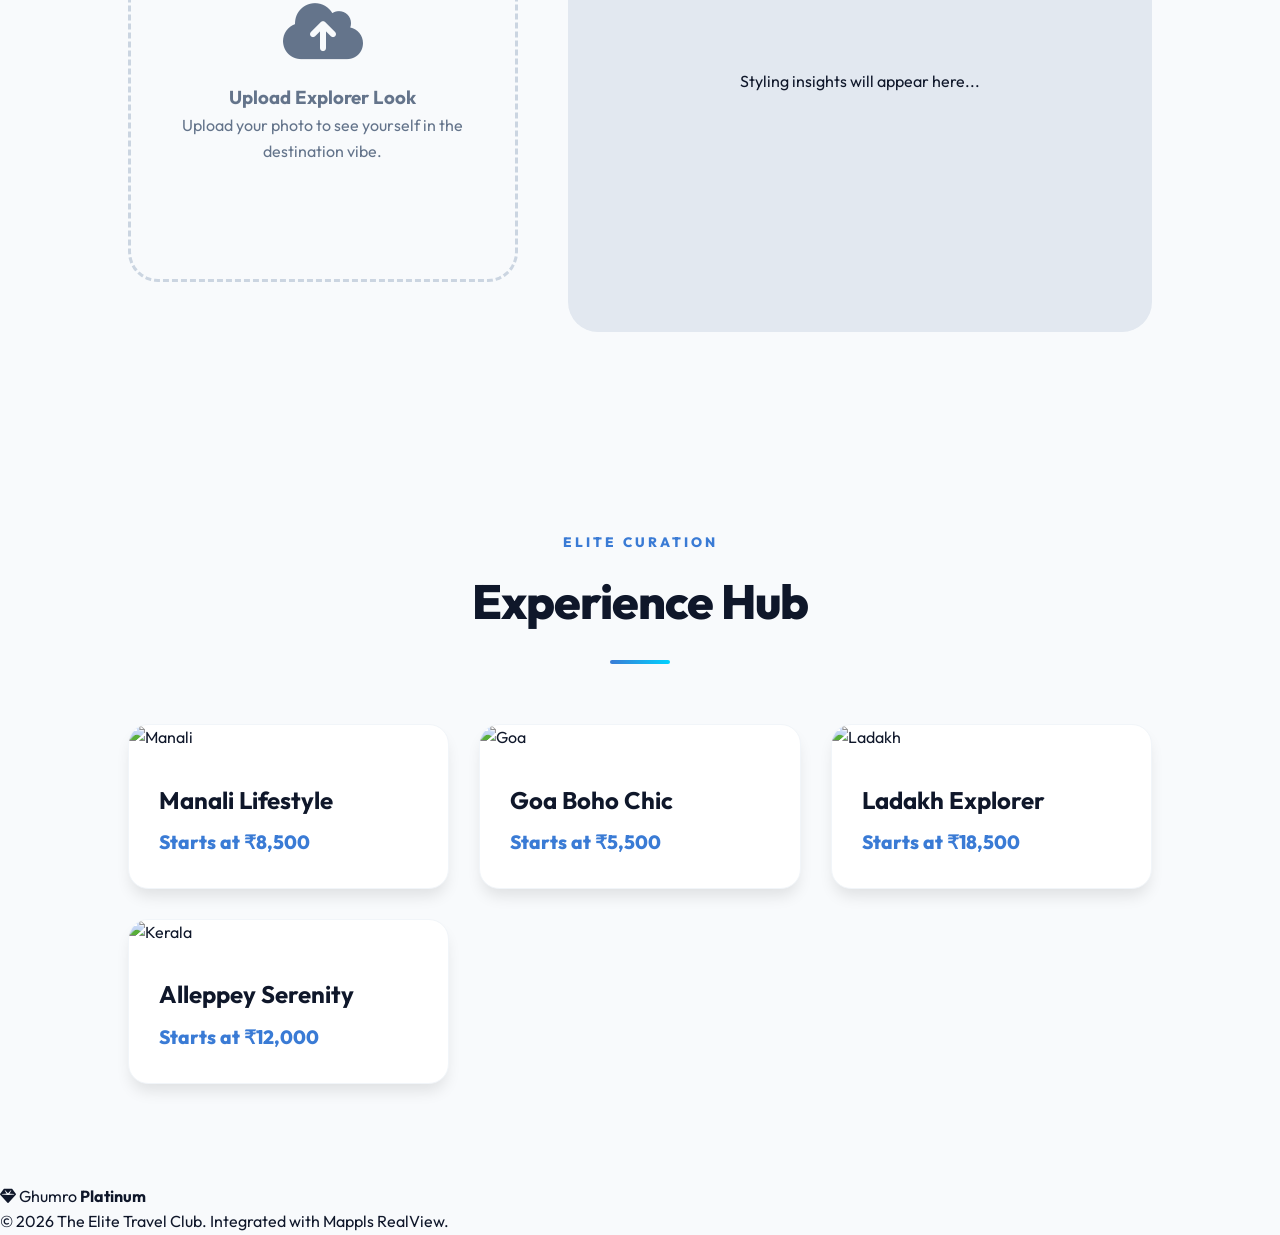
==== commit 8fa629d5: "Backend & Payments Integration: Setup Firebase SDK and built Platinum Payment Gateway UI" ====
--- a/home.html
+++ b/home.html
@@ -164,20 +164,70 @@
         </div>
     </div>
 
-    <!-- Booking Modal -->
-    <div id="orderModal" class="modal">
+    <!-- Platinum Payment Modal -->
+    <div id="paymentModal" class="modal">
         <div class="modal-content">
-            <span class="close-btn" onclick="closeOrderModal()">&times;</span>
-            <div class="section-header">
-                <h2>Platinum Reservation</h2>
-                <div class="underline"></div>
-            </div>
-            <div id="orderSummary" style="margin-bottom: 30px;"></div>
-            <button class="btn-premium" style="width: 100%;" onclick="confirmOrder()">Confirm & Pay</button>
+            <span class="close-btn" onclick="closePaymentModal()">&times;</span>
+            <div class="section-header">
+                <span class="sub-title">Secure Gateway</span>
+                <h2>Platinum Payment</h2>
+                <div class="underline"></div>
+            </div>
+
+            <div class="payment-box">
+                <div class="card-display">
+                    <div class="card-chip"></div>
+                    <div class="card-number" id="previewCardNum">**** **** **** ****</div>
+                    <div class="card-bottom">
+                        <span id="previewName">PLATINUM MEMBER</span>
+                        <span id="previewExpiry">MM/YY</span>
+                    </div>
+                </div>
+
+                <form id="paymentForm" class="payment-form">
+                    <div class="input-field">
+                        <label>Cardholder Name</label>
+                        <input type="text" id="cardName" placeholder="John Doe" oninput="updateCardPreview()">
+                    </div>
+                    <div class="input-field">
+                        <label>Card Number</label>
+                        <input type="text" id="cardNum" placeholder="1234 5678 9101 1121" maxlength="19"
+                            oninput="updateCardPreview()">
+                    </div>
+                    <div class="form-row">
+                        <div class="input-field">
+                            <label>Expiry Date</label>
+                            <input type="text" id="cardExpiry" placeholder="MM/YY" maxlength="5"
+                                oninput="updateCardPreview()">
+                        </div>
+                        <div class="input-field">
+                            <label>CVV</label>
+                            <input type="password" id="cardCvv" placeholder="***" maxlength="3">
+                        </div>
+                    </div>
+                    <div class="payment-summary" id="finalPaymentAmount">
+                        Total Amount: ₹0
+                    </div>
+                    <button type="submit" class="btn-premium" style="width: 100%;">Authorize Payment</button>
+                </form>
+            </div>
+
+            <div id="paymentProcessing" class="processing-overlay" style="display: none;">
+                <div class="spinner"></div>
+                <h3>Securing Transaction...</h3>
+                <p>Establishing encrypted link to Platinum Servers</p>
+            </div>
+
+            <div id="paymentSuccess" class="success-overlay" style="display: none;">
+                <i class="fas fa-check-circle"></i>
+                <h2>Payment Successful</h2>
+                <p>Your Platinum Ticket has been issued.</p>
+                <button class="btn-premium" onclick="location.reload()">Return Home</button>
+            </div>
         </div>
     </div>
 
-    <footer class="section-p1">
+    <footer>
         <div class="footer-logo">
             <i class="fas fa-gem"></i>
             <span>Ghumro <strong>Platinum</strong></span>
@@ -185,6 +235,10 @@
         <p>© 2026 The Elite Travel Club. Integrated with Mappls RealView.</p>
     </footer>
 
+    <!-- Firebase SDKs -->
+    <script src="https://www.gstatic.com/firebasejs/11.0.1/firebase-app-compat.js"></script>
+    <script src="https://www.gstatic.com/firebasejs/11.0.1/firebase-firestore-compat.js"></script>
+
     <script src="script.js"></script>
 </body>
 
--- a/home.css
+++ b/home.css
@@ -120,6 +120,7 @@
 .logo span {
     background: linear-gradient(to right, var(--deep-blue), var(--electric));
     -webkit-background-clip: text;
+    background-clip: text;
     -webkit-text-fill-color: transparent;
 }
 
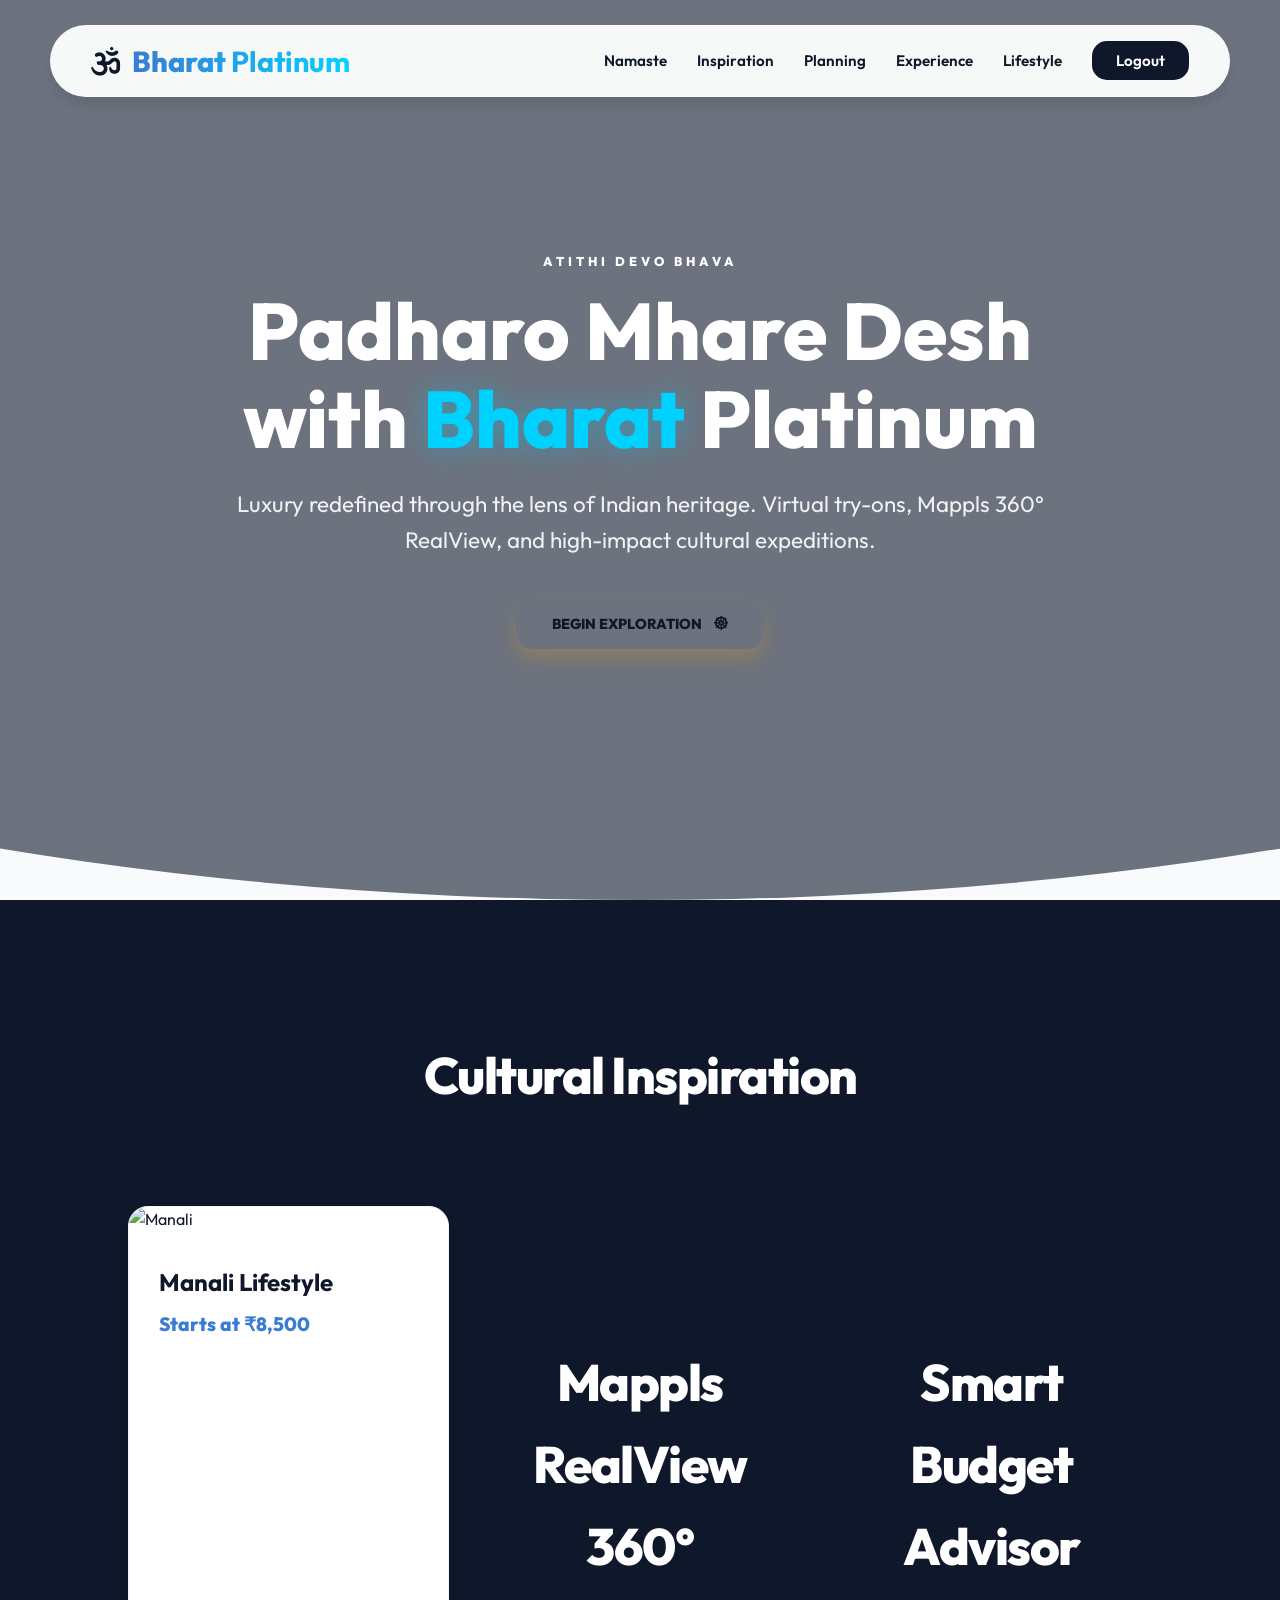
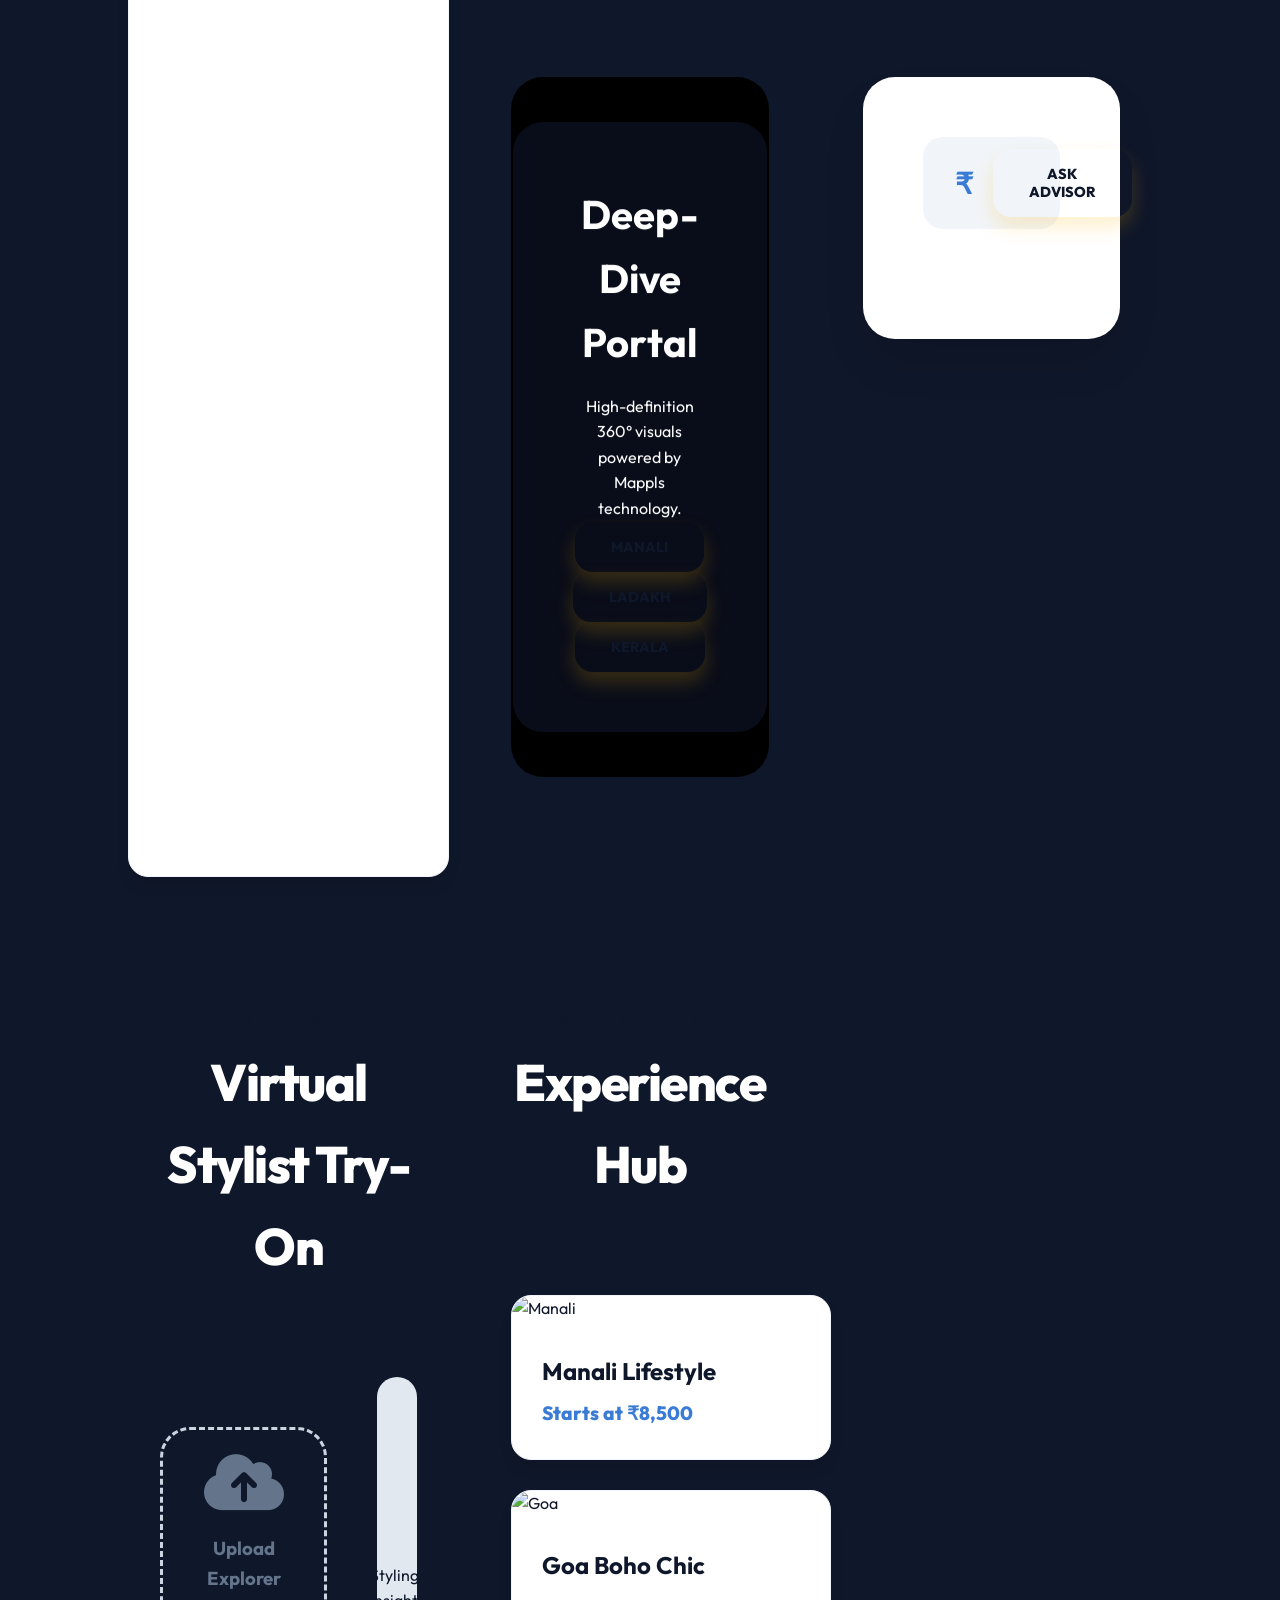
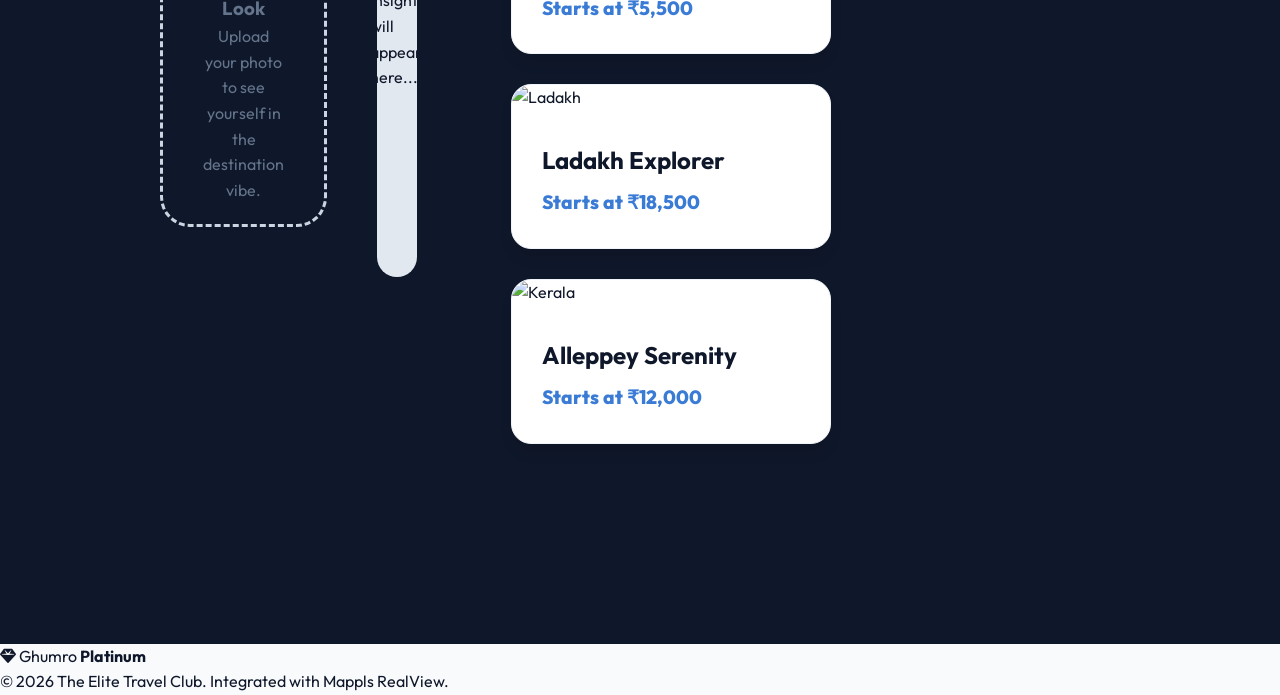
==== commit cc8bdcf7: "Bharat Platinum Overhaul: Indian Touch & Structural Refinement" ====
--- a/home.html
+++ b/home.html
@@ -14,13 +14,14 @@
     <header>
         <nav class="glass-nav">
             <div class="logo">
-                <i class="fas fa-gem"></i>
-                <span>Ghumro <strong>Platinum</strong></span>
+                <i class="fas fa-om"></i>
+                <span>Bharat <strong>Platinum</strong></span>
             </div>
             <ul class="nav-links">
-                <li><a href="#" class="active">Home</a></li>
-                <li><a href="#mappls-realview">RealView</a></li>
-                <li><a href="#budget-advisor">Advisor</a></li>
+                <li><a href="#" class="active">Namaste</a></li>
+                <li><a href="#destinations">Inspiration</a></li>
+                <li><a href="#budget-advisor">Planning</a></li>
+                <li><a href="#mappls-realview">Experience</a></li>
                 <li><a href="#virtual-stylist">Lifestyle</a></li>
                 <li><a href="index.html" class="logout-btn">Logout</a></li>
             </ul>
@@ -30,91 +31,23 @@
     <main>
         <section id="hero">
             <div class="hero-content">
-                <span class="sub-title animate-up">The Future of Travel</span>
-                <h1 class="animate-up delay-1">Explore World with <span>Platinum</span> Intelligence</h1>
-                <p class="animate-up delay-2">Virtual try-ons, Mappls 360° RealView, and high-impact lifestyle planning.
-                    Welcome to the elite tier of exploration.</p>
+                <span class="sub-title animate-up">Atithi Devo Bhava</span>
+                <h1 class="animate-up delay-1">Padharo Mhare Desh with <span>Bharat</span> Platinum</h1>
+                <p class="animate-up delay-2">Luxury redefined through the lens of Indian heritage. Virtual try-ons,
+                    Mappls 360° RealView, and high-impact cultural expeditions.</p>
                 <div class="btn-group animate-up delay-3">
-                    <button class="btn-premium" onclick="location.href='#destinations'">Start Journey <i
-                            class="fas fa-chevron-right"></i></button>
+                    <button class="btn-premium" onclick="location.href='#destinations'">Begin Exploration <i
+                            class="fas fa-dharmachakra"></i></button>
                 </div>
             </div>
         </section>
 
-        <!-- Mappls RealView 360° -->
-        <section id="mappls-realview" class="section-p1 reveal-on-scroll">
-            <div class="section-header">
-                <span class="sub-title">Spatial Immersion</span>
-                <h2>Mappls RealView 360°</h2>
-                <div class="underline"></div>
-            </div>
-            <div class="vr-frame">
-                <div id="vr-viewer" class="vr-screen">
-                    <div class="hud-system" id="hudSystem" style="display: none;">
-                        <div class="hud-compass"><i class="fas fa-compass" id="hudCompass"></i></div>
-                        <div class="hud-telemetry">
-                            <p id="hudCoords">28.6139° N, 77.2090° E</p>
-                            <small>STREAMING REALVIEW HD</small>
-                        </div>
-                    </div>
-                    <div class="vr-overlay-content">
-                        <h3>Deep-Dive Portal</h3>
-                        <p>High-definition 360° visuals powered by Mappls technology.</p>
-                        <div class="btn-group">
-                            <button class="btn-premium" onclick="runRealView('Manali')">Manali</button>
-                            <button class="btn-premium" onclick="runRealView('Ladakh')">Ladakh</button>
-                            <button class="btn-premium" onclick="runRealView('Kerala')">Kerala</button>
-                        </div>
-                    </div>
-                </div>
-            </div>
-        </section>
-
-        <!-- Smart Budget Advisor -->
-        <section id="budget-advisor" class="section-p1 reveal-on-scroll">
-            <div class="section-header">
-                <span class="sub-title">Financial Intelligence</span>
-                <h2>Smart Budget Advisor</h2>
-                <div class="underline"></div>
-            </div>
-            <div class="advisor-wrapper">
-                <div class="input-group">
-                    <label>₹</label>
-                    <input type="number" id="userBudget" placeholder="Enter Your Budget" oninput="liveSuggest()">
-                    <button class="btn-premium" onclick="liveSuggest()">Ask Advisor</button>
-                </div>
-                <div id="advisorOutput" class="impact-grid">
-                    <!-- Dynamic Suggestion Cards -->
-                </div>
-            </div>
-        </section>
-
-        <!-- Virtual Stylist -->
-        <section id="virtual-stylist" class="section-p1 reveal-on-scroll">
-            <div class="section-header">
-                <span class="sub-title">Lifestyle & Vibe</span>
-                <h2>Virtual Stylist Try-On</h2>
-                <div class="underline"></div>
-            </div>
-            <div class="stylist-grid">
-                <div class="drop-zone" onclick="document.getElementById('photoInput').click()">
-                    <i class="fas fa-cloud-upload-alt"></i>
-                    <h3>Upload Explorer Look</h3>
-                    <p>Upload your photo to see yourself in the destination vibe.</p>
-                    <input type="file" id="photoInput" style="display:none;" onchange="handleTryOn(event)"
-                        accept="image/*">
-                </div>
-                <div id="stylistPreview" class="tryon-display">
-                    <p>Styling insights will appear here...</p>
-                </div>
-            </div>
-        </section>
-
-        <!-- Destination Hub -->
-        <section id="destinations" class="section-p1 reveal-on-scroll">
+        <!-- PHASE 1: INSPIRATION (Destination Hub moved here) -->
+        <section id="destinations" class="section-p1 reveal-on-scroll" style="background: var(--midnight);">
+            <div class="jaali-pattern"></div>
             <div class="section-header">
                 <span class="sub-title">Elite Curation</span>
-                <h2>Experience Hub</h2>
+                <h2>Cultural Inspiration</h2>
                 <div class="underline"></div>
             </div>
             <div class="impact-grid">
@@ -126,32 +59,120 @@
                         <p class="price-tag">Starts at ₹8,500</p>
                     </div>
                 </div>
-                <div class="impact-card" onclick="openEliteDetail('Goa')">
-                    <img src="https://images.unsplash.com/photo-1512343879784-a960bf40e7f2?auto=format&fit=crop&q=80&w=800"
-                        alt="Goa">
-                    <div class="impact-body">
-                        <h4>Goa Boho Chic</h4>
-                        <p class="price-tag">Starts at ₹5,500</p>
-                    </div>
-                </div>
-                <div class="impact-card" onclick="openEliteDetail('Ladakh')">
-                    <img src="https://images.unsplash.com/photo-1549130031-653927772886?auto=format&fit=crop&q=80&w=800"
-                        alt="Ladakh">
-                    <div class="impact-body">
-                        <h4>Ladakh Explorer</h4>
-                        <p class="price-tag">Starts at ₹18,500</p>
-                    </div>
-                </div>
-                <div class="impact-card" onclick="openEliteDetail('Kerala')">
-                    <img src="https://images.unsplash.com/photo-1602216056096-3b40cc0c9944?auto=format&fit=crop&q=80&w=800"
-                        alt="Kerala">
-                    <div class="impact-body">
-                        <h4>Alleppey Serenity</h4>
-                        <p class="price-tag">Starts at ₹12,000</p>
-                    </div>
-                </div>
-            </div>
-        </section>
+                <!-- ... other cards ... -->
+
+                <!-- Mappls RealView 360° -->
+                <section id="mappls-realview" class="section-p1 reveal-on-scroll">
+                    <div class="section-header">
+                        <span class="sub-title">Spatial Immersion</span>
+                        <h2>Mappls RealView 360°</h2>
+                        <div class="underline"></div>
+                    </div>
+                    <div class="vr-frame">
+                        <div id="vr-viewer" class="vr-screen">
+                            <div class="hud-system" id="hudSystem" style="display: none;">
+                                <div class="hud-compass"><i class="fas fa-compass" id="hudCompass"></i></div>
+                                <div class="hud-telemetry">
+                                    <p id="hudCoords">28.6139° N, 77.2090° E</p>
+                                    <small>STREAMING REALVIEW HD</small>
+                                </div>
+                            </div>
+                            <div class="vr-overlay-content">
+                                <h3>Deep-Dive Portal</h3>
+                                <p>High-definition 360° visuals powered by Mappls technology.</p>
+                                <div class="btn-group">
+                                    <button class="btn-premium" onclick="runRealView('Manali')">Manali</button>
+                                    <button class="btn-premium" onclick="runRealView('Ladakh')">Ladakh</button>
+                                    <button class="btn-premium" onclick="runRealView('Kerala')">Kerala</button>
+                                </div>
+                            </div>
+                        </div>
+                    </div>
+                </section>
+
+                <!-- Smart Budget Advisor -->
+                <section id="budget-advisor" class="section-p1 reveal-on-scroll">
+                    <div class="section-header">
+                        <span class="sub-title">Financial Intelligence</span>
+                        <h2>Smart Budget Advisor</h2>
+                        <div class="underline"></div>
+                    </div>
+                    <div class="advisor-wrapper">
+                        <div class="input-group">
+                            <label>₹</label>
+                            <input type="number" id="userBudget" placeholder="Enter Your Budget"
+                                oninput="liveSuggest()">
+                            <button class="btn-premium" onclick="liveSuggest()">Ask Advisor</button>
+                        </div>
+                        <div id="advisorOutput" class="impact-grid">
+                            <!-- Dynamic Suggestion Cards -->
+                        </div>
+                    </div>
+                </section>
+
+                <!-- Virtual Stylist -->
+                <section id="virtual-stylist" class="section-p1 reveal-on-scroll">
+                    <div class="section-header">
+                        <span class="sub-title">Lifestyle & Vibe</span>
+                        <h2>Virtual Stylist Try-On</h2>
+                        <div class="underline"></div>
+                    </div>
+                    <div class="stylist-grid">
+                        <div class="drop-zone" onclick="document.getElementById('photoInput').click()">
+                            <i class="fas fa-cloud-upload-alt"></i>
+                            <h3>Upload Explorer Look</h3>
+                            <p>Upload your photo to see yourself in the destination vibe.</p>
+                            <input type="file" id="photoInput" style="display:none;" onchange="handleTryOn(event)"
+                                accept="image/*">
+                        </div>
+                        <div id="stylistPreview" class="tryon-display">
+                            <p>Styling insights will appear here...</p>
+                        </div>
+                    </div>
+                </section>
+
+                <!-- Destination Hub -->
+                <section id="destinations" class="section-p1 reveal-on-scroll">
+                    <div class="section-header">
+                        <span class="sub-title">Elite Curation</span>
+                        <h2>Experience Hub</h2>
+                        <div class="underline"></div>
+                    </div>
+                    <div class="impact-grid">
+                        <div class="impact-card" onclick="openEliteDetail('Manali')">
+                            <img src="https://images.unsplash.com/photo-1626621341517-bbf3d9990a23?auto=format&fit=crop&q=80&w=800"
+                                alt="Manali">
+                            <div class="impact-body">
+                                <h4>Manali Lifestyle</h4>
+                                <p class="price-tag">Starts at ₹8,500</p>
+                            </div>
+                        </div>
+                        <div class="impact-card" onclick="openEliteDetail('Goa')">
+                            <img src="https://images.unsplash.com/photo-1512343879784-a960bf40e7f2?auto=format&fit=crop&q=80&w=800"
+                                alt="Goa">
+                            <div class="impact-body">
+                                <h4>Goa Boho Chic</h4>
+                                <p class="price-tag">Starts at ₹5,500</p>
+                            </div>
+                        </div>
+                        <div class="impact-card" onclick="openEliteDetail('Ladakh')">
+                            <img src="https://images.unsplash.com/photo-1549130031-653927772886?auto=format&fit=crop&q=80&w=800"
+                                alt="Ladakh">
+                            <div class="impact-body">
+                                <h4>Ladakh Explorer</h4>
+                                <p class="price-tag">Starts at ₹18,500</p>
+                            </div>
+                        </div>
+                        <div class="impact-card" onclick="openEliteDetail('Kerala')">
+                            <img src="https://images.unsplash.com/photo-1602216056096-3b40cc0c9944?auto=format&fit=crop&q=80&w=800"
+                                alt="Kerala">
+                            <div class="impact-body">
+                                <h4>Alleppey Serenity</h4>
+                                <p class="price-tag">Starts at ₹12,000</p>
+                            </div>
+                        </div>
+                    </div>
+                </section>
     </main>
 
     <!-- Platinum Detail Modal -->
--- a/home.css
+++ b/home.css
@@ -45,46 +45,61 @@
 
 .sub-title {
     text-transform: uppercase;
-    letter-spacing: 3px;
-    font-weight: 800;
-    color: var(--deep-blue);
-    font-size: 0.85rem;
+    letter-spacing: 4px;
+    font-weight: 800;
+    color: var(--marigold);
+    font-size: 0.8rem;
     display: block;
-    margin-bottom: 10px;
+    margin-bottom: 15px;
 }
 
 .section-header h2 {
-    font-size: 3rem;
-    font-weight: 800;
-    letter-spacing: -1px;
+    font-size: 3.2rem;
+    font-weight: 800;
+    letter-spacing: -1.5px;
+    color: var(--white);
 }
 
 .underline {
-    width: 60px;
+    width: 80px;
     height: 4px;
-    background: linear-gradient(to right, var(--deep-blue), var(--electric));
-    margin: 20px auto;
+    background: linear-gradient(to right, var(--marigold), var(--saffron));
+    margin: 25px auto;
     border-radius: 10px;
 }
 
+.jaali-pattern {
+    background-image: radial-gradient(var(--imperial-teal) 0.5px, transparent 0.5px);
+    background-size: 20px 20px;
+    opacity: 0.1;
+    position: absolute;
+    top: 0;
+    left: 0;
+    width: 100%;
+    height: 100%;
+    pointer-events: none;
+}
+
 .btn-premium {
-    background: linear-gradient(135deg, var(--deep-blue), var(--electric));
-    color: white;
-    padding: 14px 32px;
-    border-radius: 16px;
+    background: linear-gradient(135deg, var(--marigold), var(--saffron));
+    color: var(--midnight);
+    padding: 16px 36px;
+    border-radius: 18px;
     border: none;
-    font-weight: 700;
+    font-weight: 800;
     cursor: pointer;
-    transition: all 0.4s cubic-bezier(0.175, 0.885, 0.32, 1.275);
+    transition: all 0.5s cubic-bezier(0.175, 0.885, 0.32, 1.275);
     display: inline-flex;
     align-items: center;
     gap: 12px;
-    box-shadow: 0 10px 20px rgba(0, 210, 255, 0.2);
+    box-shadow: 0 10px 20px rgba(255, 179, 0, 0.2);
+    text-transform: uppercase;
+    font-size: 0.9rem;
 }
 
 .btn-premium:hover {
-    transform: translateY(-5px) scale(1.02);
-    box-shadow: 0 20px 40px rgba(0, 210, 255, 0.3);
+    transform: translateY(-8px) scale(1.05);
+    box-shadow: 0 25px 50px rgba(255, 179, 0, 0.4);
 }
 
 /* --- GLASS NAVIGATION --- */
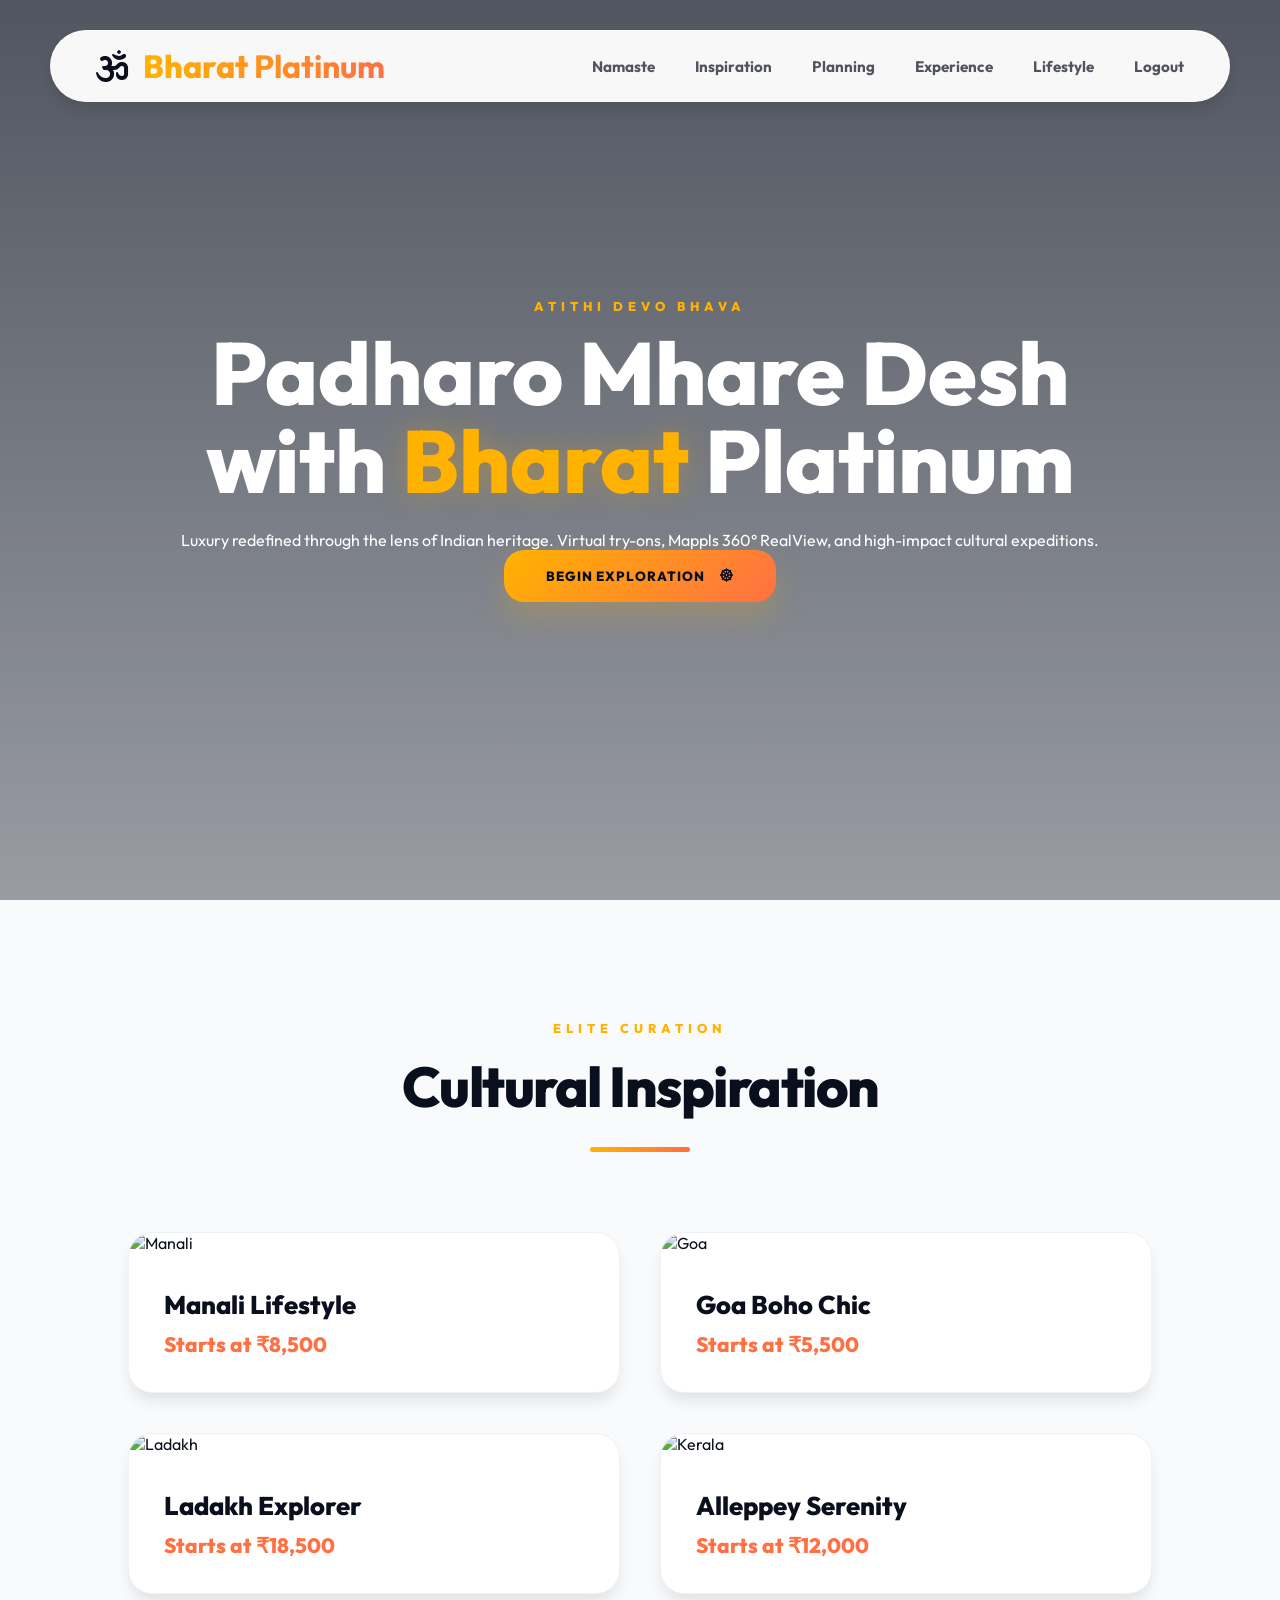
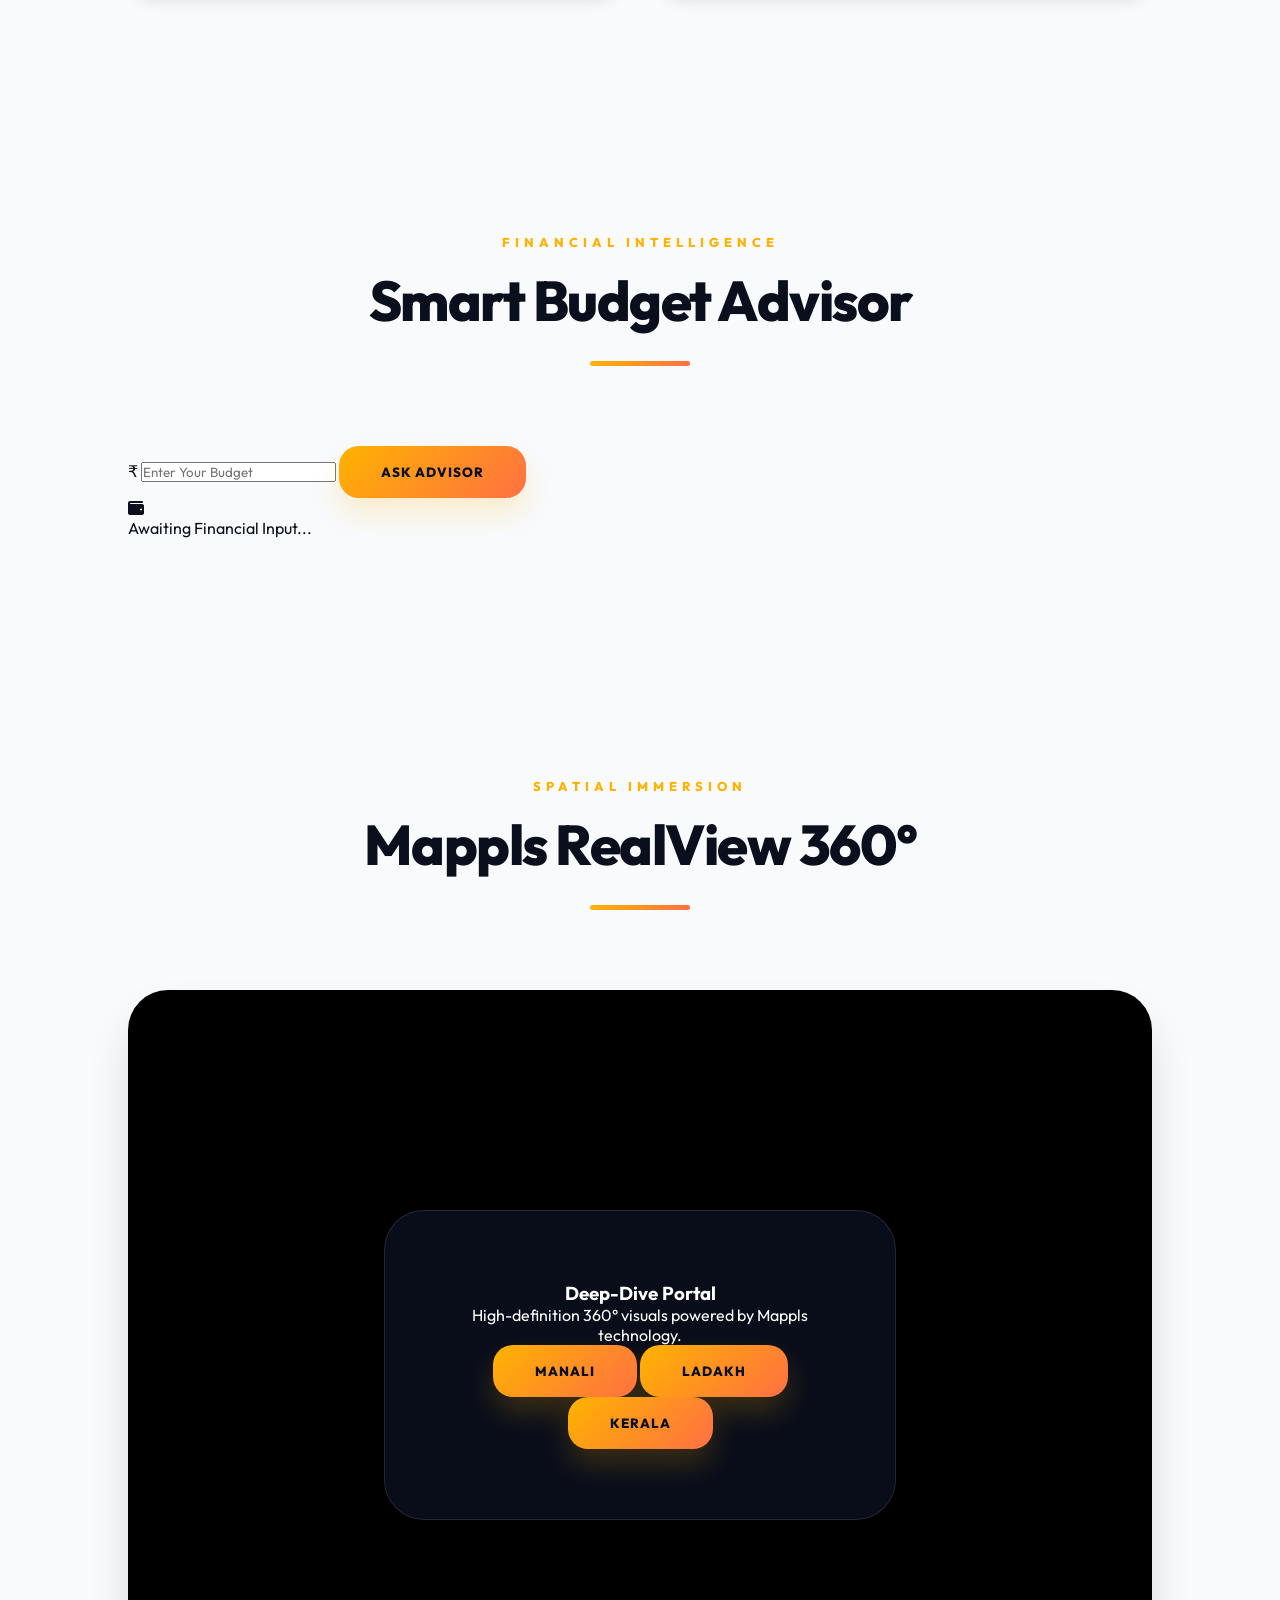
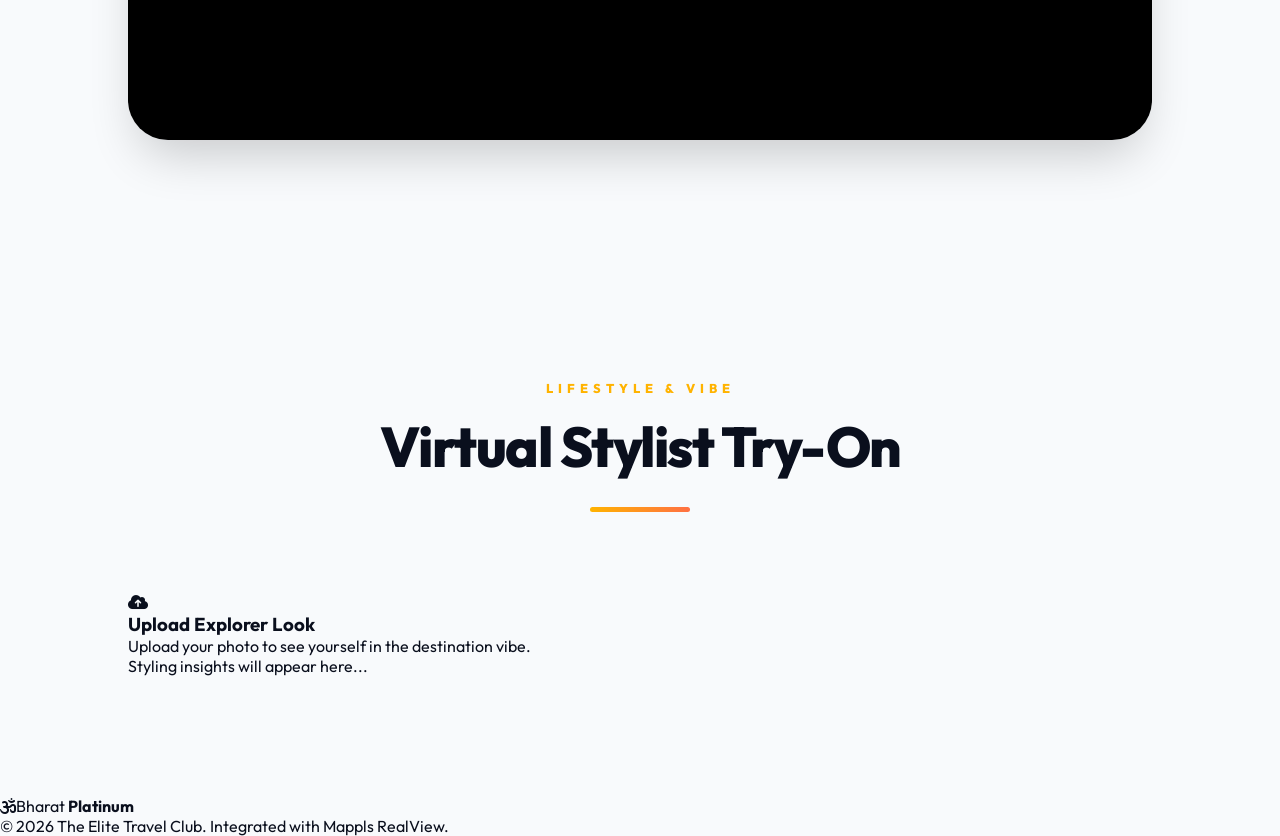
==== commit d1561b52: "Optimization: Fixed HTML nesting, consolidated CSS, and implemented staggered reveal system" ====
--- a/home.html
+++ b/home.html
@@ -4,7 +4,7 @@
 <head>
     <meta charset="UTF-8">
     <meta name="viewport" content="width=device-width, initial-scale=1.0">
-    <title>Ghumro Platinum | Discover the Elite Travel</title>
+    <title>Bharat Platinum | Elite Indian Travel Club</title>
     <link rel="stylesheet" href="https://cdnjs.cloudflare.com/ajax/libs/font-awesome/6.7.2/css/all.min.css">
     <link href="https://fonts.googleapis.com/css2?family=Outfit:wght@300;400;600;800&display=swap" rel="stylesheet">
     <link rel="stylesheet" href="home.css">
@@ -29,6 +29,7 @@
     </header>
 
     <main>
+        <!-- HERO SECTION -->
         <section id="hero">
             <div class="hero-content">
                 <span class="sub-title animate-up">Atithi Devo Bhava</span>
@@ -40,10 +41,11 @@
                             class="fas fa-dharmachakra"></i></button>
                 </div>
             </div>
-        </section>
-
-        <!-- PHASE 1: INSPIRATION (Destination Hub moved here) -->
-        <section id="destinations" class="section-p1 reveal-on-scroll" style="background: var(--midnight);">
+            <div class="hero-overlay"></div>
+        </section>
+
+        <!-- PHASE 1: INSPIRATION -->
+        <section id="destinations" class="section-p1 reveal-on-scroll">
             <div class="jaali-pattern"></div>
             <div class="section-header">
                 <span class="sub-title">Elite Curation</span>
@@ -51,7 +53,7 @@
                 <div class="underline"></div>
             </div>
             <div class="impact-grid">
-                <div class="impact-card" onclick="openEliteDetail('Manali')">
+                <div class="impact-card" data-stagger="1" onclick="openEliteDetail('Manali')">
                     <img src="https://images.unsplash.com/photo-1626621341517-bbf3d9990a23?auto=format&fit=crop&q=80&w=800"
                         alt="Manali">
                     <div class="impact-body">
@@ -59,133 +61,113 @@
                         <p class="price-tag">Starts at ₹8,500</p>
                     </div>
                 </div>
-                <!-- ... other cards ... -->
-
-                <!-- Mappls RealView 360° -->
-                <section id="mappls-realview" class="section-p1 reveal-on-scroll">
-                    <div class="section-header">
-                        <span class="sub-title">Spatial Immersion</span>
-                        <h2>Mappls RealView 360°</h2>
-                        <div class="underline"></div>
-                    </div>
-                    <div class="vr-frame">
-                        <div id="vr-viewer" class="vr-screen">
-                            <div class="hud-system" id="hudSystem" style="display: none;">
-                                <div class="hud-compass"><i class="fas fa-compass" id="hudCompass"></i></div>
-                                <div class="hud-telemetry">
-                                    <p id="hudCoords">28.6139° N, 77.2090° E</p>
-                                    <small>STREAMING REALVIEW HD</small>
-                                </div>
-                            </div>
-                            <div class="vr-overlay-content">
-                                <h3>Deep-Dive Portal</h3>
-                                <p>High-definition 360° visuals powered by Mappls technology.</p>
-                                <div class="btn-group">
-                                    <button class="btn-premium" onclick="runRealView('Manali')">Manali</button>
-                                    <button class="btn-premium" onclick="runRealView('Ladakh')">Ladakh</button>
-                                    <button class="btn-premium" onclick="runRealView('Kerala')">Kerala</button>
-                                </div>
-                            </div>
+                <div class="impact-card" data-stagger="2" onclick="openEliteDetail('Goa')">
+                    <img src="https://images.unsplash.com/photo-1512343879784-a960bf40e7f2?auto=format&fit=crop&q=80&w=800"
+                        alt="Goa">
+                    <div class="impact-body">
+                        <h4>Goa Boho Chic</h4>
+                        <p class="price-tag">Starts at ₹5,500</p>
+                    </div>
+                </div>
+                <div class="impact-card" data-stagger="3" onclick="openEliteDetail('Ladakh')">
+                    <img src="https://images.unsplash.com/photo-1549130031-653927772886?auto=format&fit=crop&q=80&w=800"
+                        alt="Ladakh">
+                    <div class="impact-body">
+                        <h4>Ladakh Explorer</h4>
+                        <p class="price-tag">Starts at ₹18,500</p>
+                    </div>
+                </div>
+                <div class="impact-card" data-stagger="4" onclick="openEliteDetail('Kerala')">
+                    <img src="https://images.unsplash.com/photo-1602216056096-3b40cc0c9944?auto=format&fit=crop&q=80&w=800"
+                        alt="Kerala">
+                    <div class="impact-body">
+                        <h4>Alleppey Serenity</h4>
+                        <p class="price-tag">Starts at ₹12,000</p>
+                    </div>
+                </div>
+            </div>
+        </section>
+
+        <!-- PHASE 2: PLANNING -->
+        <section id="budget-advisor" class="section-p1 reveal-on-scroll">
+            <div class="section-header">
+                <span class="sub-title">Financial Intelligence</span>
+                <h2>Smart Budget Advisor</h2>
+                <div class="underline"></div>
+            </div>
+            <div class="advisor-wrapper">
+                <div class="input-group">
+                    <label>₹</label>
+                    <input type="number" id="userBudget" placeholder="Enter Your Budget" oninput="liveSuggest()">
+                    <button class="btn-premium" onclick="liveSuggest()">Ask Advisor</button>
+                </div>
+                <div id="advisorOutput" class="impact-grid">
+                    <div class="empty-state"><i class="fas fa-wallet"></i>
+                        <p>Awaiting Financial Input...</p>
+                    </div>
+                </div>
+            </div>
+        </section>
+
+        <!-- PHASE 3: EXPERIENCE -->
+        <section id="mappls-realview" class="section-p1 reveal-on-scroll">
+            <div class="section-header">
+                <span class="sub-title">Spatial Immersion</span>
+                <h2>Mappls RealView 360°</h2>
+                <div class="underline"></div>
+            </div>
+            <div class="vr-frame">
+                <div id="vr-viewer" class="vr-screen">
+                    <div class="hud-system" id="hudSystem" style="display: none;">
+                        <div class="hud-compass"><i class="fas fa-compass" id="hudCompass"></i></div>
+                        <div class="hud-telemetry">
+                            <p id="hudCoords">28.6139° N, 77.2090° E</p>
+                            <small>STREAMING REALVIEW HD</small>
                         </div>
                     </div>
-                </section>
-
-                <!-- Smart Budget Advisor -->
-                <section id="budget-advisor" class="section-p1 reveal-on-scroll">
-                    <div class="section-header">
-                        <span class="sub-title">Financial Intelligence</span>
-                        <h2>Smart Budget Advisor</h2>
-                        <div class="underline"></div>
-                    </div>
-                    <div class="advisor-wrapper">
-                        <div class="input-group">
-                            <label>₹</label>
-                            <input type="number" id="userBudget" placeholder="Enter Your Budget"
-                                oninput="liveSuggest()">
-                            <button class="btn-premium" onclick="liveSuggest()">Ask Advisor</button>
+                    <div class="vr-overlay-content">
+                        <h3>Deep-Dive Portal</h3>
+                        <p>High-definition 360° visuals powered by Mappls technology.</p>
+                        <div class="btn-group">
+                            <button class="btn-premium" onclick="runRealView('Manali')">Manali</button>
+                            <button class="btn-premium" onclick="runRealView('Ladakh')">Ladakh</button>
+                            <button class="btn-premium" onclick="runRealView('Kerala')">Kerala</button>
                         </div>
-                        <div id="advisorOutput" class="impact-grid">
-                            <!-- Dynamic Suggestion Cards -->
-                        </div>
-                    </div>
-                </section>
-
-                <!-- Virtual Stylist -->
-                <section id="virtual-stylist" class="section-p1 reveal-on-scroll">
-                    <div class="section-header">
-                        <span class="sub-title">Lifestyle & Vibe</span>
-                        <h2>Virtual Stylist Try-On</h2>
-                        <div class="underline"></div>
-                    </div>
-                    <div class="stylist-grid">
-                        <div class="drop-zone" onclick="document.getElementById('photoInput').click()">
-                            <i class="fas fa-cloud-upload-alt"></i>
-                            <h3>Upload Explorer Look</h3>
-                            <p>Upload your photo to see yourself in the destination vibe.</p>
-                            <input type="file" id="photoInput" style="display:none;" onchange="handleTryOn(event)"
-                                accept="image/*">
-                        </div>
-                        <div id="stylistPreview" class="tryon-display">
-                            <p>Styling insights will appear here...</p>
-                        </div>
-                    </div>
-                </section>
-
-                <!-- Destination Hub -->
-                <section id="destinations" class="section-p1 reveal-on-scroll">
-                    <div class="section-header">
-                        <span class="sub-title">Elite Curation</span>
-                        <h2>Experience Hub</h2>
-                        <div class="underline"></div>
-                    </div>
-                    <div class="impact-grid">
-                        <div class="impact-card" onclick="openEliteDetail('Manali')">
-                            <img src="https://images.unsplash.com/photo-1626621341517-bbf3d9990a23?auto=format&fit=crop&q=80&w=800"
-                                alt="Manali">
-                            <div class="impact-body">
-                                <h4>Manali Lifestyle</h4>
-                                <p class="price-tag">Starts at ₹8,500</p>
-                            </div>
-                        </div>
-                        <div class="impact-card" onclick="openEliteDetail('Goa')">
-                            <img src="https://images.unsplash.com/photo-1512343879784-a960bf40e7f2?auto=format&fit=crop&q=80&w=800"
-                                alt="Goa">
-                            <div class="impact-body">
-                                <h4>Goa Boho Chic</h4>
-                                <p class="price-tag">Starts at ₹5,500</p>
-                            </div>
-                        </div>
-                        <div class="impact-card" onclick="openEliteDetail('Ladakh')">
-                            <img src="https://images.unsplash.com/photo-1549130031-653927772886?auto=format&fit=crop&q=80&w=800"
-                                alt="Ladakh">
-                            <div class="impact-body">
-                                <h4>Ladakh Explorer</h4>
-                                <p class="price-tag">Starts at ₹18,500</p>
-                            </div>
-                        </div>
-                        <div class="impact-card" onclick="openEliteDetail('Kerala')">
-                            <img src="https://images.unsplash.com/photo-1602216056096-3b40cc0c9944?auto=format&fit=crop&q=80&w=800"
-                                alt="Kerala">
-                            <div class="impact-body">
-                                <h4>Alleppey Serenity</h4>
-                                <p class="price-tag">Starts at ₹12,000</p>
-                            </div>
-                        </div>
-                    </div>
-                </section>
+                    </div>
+                </div>
+            </div>
+        </section>
+
+        <!-- PHASE 4: LIFESTYLE STYLE -->
+        <section id="virtual-stylist" class="section-p1 reveal-on-scroll">
+            <div class="section-header">
+                <span class="sub-title">Lifestyle & Vibe</span>
+                <h2>Virtual Stylist Try-On</h2>
+                <div class="underline"></div>
+            </div>
+            <div class="stylist-grid">
+                <div class="drop-zone" onclick="document.getElementById('photoInput').click()">
+                    <i class="fas fa-cloud-upload-alt"></i>
+                    <h3>Upload Explorer Look</h3>
+                    <p>Upload your photo to see yourself in the destination vibe.</p>
+                    <input type="file" id="photoInput" style="display:none;" onchange="handleTryOn(event)"
+                        accept="image/*">
+                </div>
+                <div id="stylistPreview" class="tryon-display">
+                    <p>Styling insights will appear here...</p>
+                </div>
+            </div>
+        </section>
     </main>
 
-    <!-- Platinum Detail Modal -->
+    <!-- MODALS -->
     <div id="eliteModal" class="modal">
         <div class="modal-content">
             <span class="close-btn" onclick="closeEliteModal()">&times;</span>
-            <div id="eliteModalData">
-                <!-- Dynamic Content -->
-            </div>
+            <div id="eliteModalData"></div>
         </div>
     </div>
 
-    <!-- Platinum Payment Modal -->
     <div id="paymentModal" class="modal">
         <div class="modal-content">
             <span class="close-btn" onclick="closePaymentModal()">&times;</span>
@@ -194,7 +176,6 @@
                 <h2>Platinum Payment</h2>
                 <div class="underline"></div>
             </div>
-
             <div class="payment-box">
                 <div class="card-display">
                     <div class="card-chip"></div>
@@ -204,7 +185,6 @@
                         <span id="previewExpiry">MM/YY</span>
                     </div>
                 </div>
-
                 <form id="paymentForm" class="payment-form">
                     <div class="input-field">
                         <label>Cardholder Name</label>
@@ -216,50 +196,35 @@
                             oninput="updateCardPreview()">
                     </div>
                     <div class="form-row">
-                        <div class="input-field">
-                            <label>Expiry Date</label>
-                            <input type="text" id="cardExpiry" placeholder="MM/YY" maxlength="5"
-                                oninput="updateCardPreview()">
-                        </div>
-                        <div class="input-field">
-                            <label>CVV</label>
-                            <input type="password" id="cardCvv" placeholder="***" maxlength="3">
-                        </div>
-                    </div>
-                    <div class="payment-summary" id="finalPaymentAmount">
-                        Total Amount: ₹0
-                    </div>
+                        <div class="input-field"><label>Expiry Date</label><input type="text" id="cardExpiry"
+                                placeholder="MM/YY" maxlength="5" oninput="updateCardPreview()"></div>
+                        <div class="input-field"><label>CVV</label><input type="password" id="cardCvv" placeholder="***"
+                                maxlength="3"></div>
+                    </div>
+                    <div class="payment-summary" id="finalPaymentAmount">Total Amount: ₹0</div>
                     <button type="submit" class="btn-premium" style="width: 100%;">Authorize Payment</button>
                 </form>
             </div>
-
             <div id="paymentProcessing" class="processing-overlay" style="display: none;">
                 <div class="spinner"></div>
                 <h3>Securing Transaction...</h3>
-                <p>Establishing encrypted link to Platinum Servers</p>
-            </div>
-
+            </div>
             <div id="paymentSuccess" class="success-overlay" style="display: none;">
                 <i class="fas fa-check-circle"></i>
                 <h2>Payment Successful</h2>
-                <p>Your Platinum Ticket has been issued.</p>
                 <button class="btn-premium" onclick="location.reload()">Return Home</button>
             </div>
         </div>
     </div>
 
     <footer>
-        <div class="footer-logo">
-            <i class="fas fa-gem"></i>
-            <span>Ghumro <strong>Platinum</strong></span>
-        </div>
+        <div class="footer-logo"><i class="fas fa-om"></i><span>Bharat <strong>Platinum</strong></span></div>
         <p>© 2026 The Elite Travel Club. Integrated with Mappls RealView.</p>
     </footer>
 
     <!-- Firebase SDKs -->
     <script src="https://www.gstatic.com/firebasejs/11.0.1/firebase-app-compat.js"></script>
     <script src="https://www.gstatic.com/firebasejs/11.0.1/firebase-firestore-compat.js"></script>
-
     <script src="script.js"></script>
 </body>
 
--- a/home.css
+++ b/home.css
@@ -1,21 +1,21 @@
 :root {
-    /* Platinum Palette */
-    --midnight: #0f172a;
-    --navy: #1e293b;
+    /* Bharat Platinum Palette */
+    --midnight: #0a0f1d;
+    --navy: #161e2e;
+    --imperial-teal: #006064;
+    --marigold: #FFB300;
+    --saffron: #FF7043;
     --electric: #00d2ff;
-    --deep-blue: #3a7bd5;
-    --rose: #f43f5e;
-    --glass-clear: rgba(255, 255, 255, 0.95);
-    --glass-dark: rgba(15, 23, 42, 0.8);
-    --text-main: #334155;
-    --text-muted: #64748b;
     --white: #ffffff;
-
-    /* System Tokens */
+    --glass-clear: rgba(255, 255, 255, 0.96);
+    --glass-dark: rgba(10, 15, 29, 0.9);
+
+    /* Design Tokens */
     --shadow-sm: 0 10px 15px -3px rgba(0, 0, 0, 0.1);
-    --shadow-lg: 0 25px 50px -12px rgba(0, 0, 0, 0.15);
-    --radius-lg: 32px;
-    --radius-md: 20px;
+    --shadow-lg: 0 25px 50px -12px rgba(0, 0, 0, 0.2);
+    --radius-lg: 40px;
+    --radius-md: 24px;
+    --transition: all 0.6s cubic-bezier(0.16, 1, 0.3, 1);
 }
 
 * {
@@ -23,29 +23,29 @@
     padding: 0;
     box-sizing: border-box;
     font-family: 'Outfit', sans-serif;
+    scroll-behavior: smooth;
 }
 
 body {
-    background-color: #f8fafc;
+    background: #f8fafc;
     color: var(--midnight);
-    line-height: 1.6;
     overflow-x: hidden;
 }
 
-/* --- REUSABLE PREMIUM COMPONENTS --- */
+/* --- GLOBAL STYLES --- */
 .section-p1 {
-    padding: 100px 10%;
+    padding: 120px 10%;
+    position: relative;
 }
 
 .section-header {
     text-align: center;
-    margin-bottom: 60px;
-    animation: reveal 1s ease-out;
+    margin-bottom: 80px;
 }
 
 .sub-title {
     text-transform: uppercase;
-    letter-spacing: 4px;
+    letter-spacing: 5px;
     font-weight: 800;
     color: var(--marigold);
     font-size: 0.8rem;
@@ -54,86 +54,64 @@
 }
 
 .section-header h2 {
-    font-size: 3.2rem;
+    font-size: 3.5rem;
     font-weight: 800;
     letter-spacing: -1.5px;
-    color: var(--white);
+    color: var(--midnight);
 }
 
 .underline {
-    width: 80px;
-    height: 4px;
-    background: linear-gradient(to right, var(--marigold), var(--saffron));
+    width: 100px;
+    height: 5px;
+    background: linear-gradient(90deg, var(--marigold), var(--saffron));
     margin: 25px auto;
     border-radius: 10px;
 }
 
 .jaali-pattern {
-    background-image: radial-gradient(var(--imperial-teal) 0.5px, transparent 0.5px);
-    background-size: 20px 20px;
-    opacity: 0.1;
     position: absolute;
     top: 0;
     left: 0;
     width: 100%;
     height: 100%;
+    background-image: radial-gradient(var(--marigold) 0.5px, transparent 0.5px);
+    background-size: 30px 30px;
+    opacity: 0.05;
     pointer-events: none;
 }
 
-.btn-premium {
-    background: linear-gradient(135deg, var(--marigold), var(--saffron));
-    color: var(--midnight);
-    padding: 16px 36px;
-    border-radius: 18px;
-    border: none;
-    font-weight: 800;
-    cursor: pointer;
-    transition: all 0.5s cubic-bezier(0.175, 0.885, 0.32, 1.275);
-    display: inline-flex;
-    align-items: center;
-    gap: 12px;
-    box-shadow: 0 10px 20px rgba(255, 179, 0, 0.2);
-    text-transform: uppercase;
-    font-size: 0.9rem;
-}
-
-.btn-premium:hover {
-    transform: translateY(-8px) scale(1.05);
-    box-shadow: 0 25px 50px rgba(255, 179, 0, 0.4);
-}
-
-/* --- GLASS NAVIGATION --- */
+/* --- PREMIUM NAVIGATION --- */
 header {
     position: fixed;
     top: 0;
     width: 100%;
     z-index: 2000;
-    padding: 25px 50px;
+    padding: 30px 50px;
 }
 
 .glass-nav {
     background: var(--glass-clear);
     backdrop-filter: blur(20px);
-    border-radius: 50px;
-    padding: 12px 40px;
+    border-radius: 60px;
+    padding: 15px 45px;
     display: flex;
     justify-content: space-between;
     align-items: center;
     box-shadow: var(--shadow-sm);
-    border: 1px solid rgba(255, 255, 255, 0.5);
+    border: 1px solid rgba(255, 255, 255, 0.6);
 }
 
 .logo {
-    font-size: 1.8rem;
+    font-size: 2rem;
     font-weight: 800;
     color: var(--midnight);
     display: flex;
     align-items: center;
-    gap: 12px;
+    gap: 15px;
 }
 
 .logo span {
-    background: linear-gradient(to right, var(--deep-blue), var(--electric));
+    background: linear-gradient(90deg, var(--marigold), var(--saffron));
     -webkit-background-clip: text;
     background-clip: text;
     -webkit-text-fill-color: transparent;
@@ -142,159 +120,149 @@
 .nav-links {
     display: flex;
     list-style: none;
-    gap: 30px;
+    gap: 40px;
     align-items: center;
 }
 
 .nav-links a {
     text-decoration: none;
     color: var(--midnight);
-    font-weight: 600;
+    font-weight: 700;
     font-size: 0.95rem;
-    transition: 0.3s;
-}
-
-.nav-links a:hover {
-    color: var(--deep-blue);
-}
-
-.logout-btn {
-    background: var(--midnight);
-    color: white !important;
-    padding: 10px 24px;
-    border-radius: 15px;
+    opacity: 0.7;
+    transition: var(--transition);
+}
+
+.nav-links a:hover,
+.nav-links a.active {
+    opacity: 1;
+    color: var(--marigold);
 }
 
 /* --- HERO SECTION --- */
 #hero {
     height: 100vh;
-    background: linear-gradient(rgba(15, 23, 42, 0.6), rgba(15, 23, 42, 0.6)), url('https://images.unsplash.com/photo-1476514525535-07fb3b4ae5f1?auto=format&fit=crop&q=80&w=1920');
+    background: url('https://images.unsplash.com/photo-1524491991490-449e79435b8e?auto=format&fit=crop&q=80&w=1920');
     background-size: cover;
     background-position: center;
     display: flex;
     align-items: center;
     justify-content: center;
     position: relative;
-    clip-path: ellipse(150% 100% at 50% 0%);
+}
+
+.hero-overlay {
+    position: absolute;
+    top: 0;
+    left: 0;
+    width: 100%;
+    height: 100%;
+    background: linear-gradient(rgba(10, 15, 29, 0.7), rgba(10, 15, 29, 0.4));
 }
 
 .hero-content {
     text-align: center;
     color: white;
-    max-width: 900px;
+    position: relative;
+    z-index: 10;
+    max-width: 1000px;
     padding: 0 20px;
 }
 
 .hero-content h1 {
-    font-size: 5rem;
-    font-weight: 800;
-    margin-bottom: 24px;
-    line-height: 1.1;
+    font-size: 5.5rem;
+    font-weight: 800;
+    margin-bottom: 25px;
+    line-height: 1;
 }
 
 .hero-content h1 span {
-    color: var(--electric);
-    text-shadow: 0 0 30px rgba(0, 210, 255, 0.4);
-}
-
-.hero-content p {
-    font-size: 1.4rem;
-    margin-bottom: 40px;
-    opacity: 0.9;
-}
-
-/* --- SMART ADVISOR BOX --- */
-.advisor-wrapper {
-    background: var(--white);
-    padding: 60px;
-    border-radius: var(--radius-lg);
-    box-shadow: var(--shadow-lg);
-    margin-bottom: 100px;
-}
-
-.input-group {
-    display: flex;
-    background: #f1f5f9;
-    padding: 10px 10px 10px 30px;
+    color: var(--marigold);
+    text-shadow: 0 0 30px rgba(255, 179, 0, 0.3);
+}
+
+/* --- DYNAMIC BUTTONS --- */
+.btn-premium {
+    background: linear-gradient(135deg, var(--marigold) 0%, var(--saffron) 100%);
+    color: var(--midnight);
+    padding: 18px 42px;
     border-radius: 20px;
+    border: none;
+    font-weight: 800;
+    cursor: pointer;
+    transition: var(--transition);
+    display: inline-flex;
     align-items: center;
-    max-width: 600px;
-    margin: 0 auto 50px;
-    border: 2px solid transparent;
-    transition: 0.3s;
-}
-
-.input-group:focus-within {
-    border-color: var(--deep-blue);
-    background: var(--white);
-    box-shadow: 0 0 0 4px rgba(58, 123, 213, 0.1);
-}
-
-.input-group input {
-    border: none;
-    background: transparent;
-    font-size: 1.5rem;
-    font-weight: 700;
-    width: 100%;
-    outline: none;
-    padding: 10px;
-}
-
-.input-group label {
-    font-size: 1.8rem;
-    font-weight: 800;
-    color: var(--deep-blue);
-}
-
+    gap: 15px;
+    box-shadow: 0 15px 30px rgba(255, 179, 0, 0.2);
+    text-transform: uppercase;
+    letter-spacing: 1px;
+}
+
+.btn-premium:hover {
+    transform: translateY(-10px) scale(1.05);
+    box-shadow: 0 30px 60px rgba(255, 179, 0, 0.4);
+}
+
+/* --- IMPACT CARDS --- */
 .impact-grid {
     display: grid;
     grid-template-columns: repeat(auto-fit, minmax(320px, 1fr));
-    gap: 30px;
+    gap: 40px;
 }
 
 .impact-card {
-    background: var(--white);
+    background: white;
     border-radius: var(--radius-md);
     overflow: hidden;
     box-shadow: var(--shadow-sm);
-    transition: 0.5s;
+    transition: var(--transition);
     cursor: pointer;
-    border: 1px solid #f1f5f9;
+    border: 1px solid #eef2f6;
+    position: relative;
 }
 
 .impact-card:hover {
-    transform: translateY(-15px);
+    transform: translateY(-20px);
     box-shadow: var(--shadow-lg);
+    border-color: var(--marigold);
 }
 
 .impact-card img {
     width: 100%;
-    height: 220px;
+    height: 250px;
     object-fit: cover;
+    transition: 1s ease;
+}
+
+.impact-card:hover img {
+    transform: scale(1.1);
 }
 
 .impact-body {
-    padding: 30px;
+    padding: 35px;
 }
 
 .impact-body h4 {
-    font-size: 1.5rem;
-    margin-bottom: 8px;
-}
-
-.impact-body .price-tag {
-    color: var(--deep-blue);
-    font-weight: 800;
-    font-size: 1.2rem;
-}
-
-/* --- MAPPLS REALVIEW 360 --- */
+    font-size: 1.6rem;
+    margin-bottom: 10px;
+    font-weight: 800;
+}
+
+.price-tag {
+    color: var(--saffron);
+    font-weight: 800;
+    font-size: 1.3rem;
+}
+
+/* --- REALVIEW VR --- */
 .vr-frame {
-    height: 700px;
+    height: 750px;
     border-radius: var(--radius-lg);
     overflow: hidden;
     position: relative;
     background: #000;
+    box-shadow: var(--shadow-lg);
 }
 
 .vr-screen {
@@ -302,49 +270,7 @@
     height: 100%;
     background-size: cover;
     background-position: center;
-    transition: 2s ease-in-out;
-}
-
-.hud-system {
-    position: absolute;
-    top: 30px;
-    left: 30px;
-    right: 30px;
-    bottom: 30px;
-    pointer-events: none;
-    display: flex;
-    flex-direction: column;
-    justify-content: space-between;
-}
-
-.hud-compass {
-    width: 80px;
-    height: 80px;
-    border-radius: 50%;
-    border: 2px solid var(--electric);
-    background: rgba(15, 23, 42, 0.7);
-    display: flex;
-    align-items: center;
-    justify-content: center;
-    color: var(--electric);
-    font-size: 1.5rem;
-    backdrop-filter: blur(10px);
-}
-
-.hud-telemetry {
-    background: rgba(15, 23, 42, 0.7);
-    backdrop-filter: blur(10px);
-    padding: 20px 30px;
-    border-radius: 15px;
-    border-left: 5px solid var(--electric);
-    align-self: flex-end;
-    color: white;
-    text-align: right;
-}
-
-.hud-telemetry p {
-    font-family: 'Courier New', Courier, monospace;
-    letter-spacing: 2px;
+    transition: 2s cubic-bezier(0.16, 1, 0.3, 1);
 }
 
 .vr-overlay-content {
@@ -354,97 +280,101 @@
     transform: translate(-50%, -50%);
     text-align: center;
     color: white;
-    background: rgba(15, 23, 42, 0.6);
-    padding: 60px;
-    border-radius: 30px;
-    backdrop-filter: blur(15px);
-    z-index: 10;
-}
-
-.vr-overlay-content h3 {
-    font-size: 2.5rem;
-    margin-bottom: 20px;
-}
-
-/* --- VIRTUAL STYLIST --- */
-.stylist-grid {
+    background: var(--glass-dark);
+    padding: 70px;
+    border-radius: 40px;
+    backdrop-filter: blur(25px);
+    border: 1px solid rgba(255, 255, 255, 0.1);
+}
+
+/* --- PAYMENT UI --- */
+.payment-box {
     display: grid;
-    grid-template-columns: 1fr 1.5fr;
+    grid-template-columns: 1fr 1fr;
     gap: 50px;
-    align-items: center;
-}
-
-.drop-zone {
-    height: 400px;
-    border: 3px dashed #cbd5e1;
-    border-radius: 30px;
+    margin-top: 40px;
+}
+
+.card-display {
+    background: linear-gradient(135deg, #1e293b, #0f172a);
+    padding: 35px;
+    border-radius: 25px;
+    color: white;
     display: flex;
     flex-direction: column;
-    align-items: center;
-    justify-content: center;
-    cursor: pointer;
-    transition: 0.3s;
-    color: var(--text-muted);
-    text-align: center;
-    padding: 40px;
-}
-
-.drop-zone:hover {
-    border-color: var(--deep-blue);
-    background: #f1f5f9;
-    color: var(--deep-blue);
-}
-
-.drop-zone i {
-    font-size: 4rem;
-    margin-bottom: 20px;
-}
-
-.tryon-display {
-    height: 500px;
-    background: #e2e8f0;
-    border-radius: 30px;
-    position: relative;
-    overflow: hidden;
-    display: flex;
-    align-items: center;
-    justify-content: center;
-}
-
-.tryon-img {
-    width: 100%;
-    height: 100%;
-    object-fit: cover;
-}
-
-.style-banner {
-    position: absolute;
-    bottom: 0;
-    left: 0;
-    width: 100%;
-    padding: 30px;
-    background: linear-gradient(transparent, var(--dark));
-    color: white;
-}
-
-/* --- LIFESTYLE MODALS --- */
+    justify-content: space-between;
+    height: 240px;
+    box-shadow: var(--shadow-lg);
+}
+
+.card-chip {
+    width: 60px;
+    height: 45px;
+    background: linear-gradient(135deg, #d4af37, #f1c40f);
+    border-radius: 10px;
+}
+
+.card-number {
+    font-size: 1.5rem;
+    letter-spacing: 5px;
+    font-weight: 700;
+    margin: 25px 0;
+}
+
+/* --- DYNAMIC REVEALS --- */
+.reveal-on-scroll {
+    opacity: 0;
+    transform: translateY(60px) scale(0.95);
+    transition: 1s cubic-bezier(0.16, 1, 0.3, 1);
+}
+
+.reveal-on-scroll.active {
+    opacity: 1;
+    transform: translateY(0) scale(1);
+}
+
+[data-stagger] {
+    opacity: 0;
+    transform: translateY(30px);
+    transition: 0.8s cubic-bezier(0.16, 1, 0.3, 1);
+}
+
+.active [data-stagger] {
+    opacity: 1;
+    transform: translateY(0);
+}
+
+.active [data-stagger="1"] {
+    transition-delay: 0.2s;
+}
+
+.active [data-stagger="2"] {
+    transition-delay: 0.3s;
+}
+
+.active [data-stagger="3"] {
+    transition-delay: 0.4s;
+}
+
+.active [data-stagger="4"] {
+    transition-delay: 0.5s;
+}
+
+/* MODALS */
 .modal {
+    position: fixed;
+    inset: 0;
+    background: var(--glass-dark);
+    backdrop-filter: blur(30px);
+    z-index: 5000;
     display: none;
-    position: fixed;
-    top: 0;
-    left: 0;
-    width: 100%;
-    height: 100%;
-    background: var(--glass-dark);
-    backdrop-filter: blur(20px);
-    z-index: 3000;
 }
 
 .modal-content {
-    background: var(--white);
+    background: white;
     margin: 5vh auto;
     padding: 60px;
-    width: 700px;
+    width: 850px;
     border-radius: var(--radius-lg);
     position: relative;
     max-height: 90vh;
@@ -453,91 +383,38 @@
 
 .close-btn {
     position: absolute;
-    right: 30px;
-    top: 20px;
-    font-size: 2rem;
+    right: 40px;
+    top: 30px;
+    font-size: 2.5rem;
     cursor: pointer;
     color: var(--text-muted);
-}
-
-.detail-head h2 {
-    font-size: 2.5rem;
-    margin-bottom: 10px;
-}
-
-.detail-head .price-big {
-    font-size: 1.8rem;
-    font-weight: 800;
-    color: var(--deep-blue);
-    margin-bottom: 30px;
-}
-
-.meta-block {
-    background: #f8fafc;
-    padding: 30px;
-    border-radius: var(--radius-md);
-    border-left: 6px solid var(--deep-blue);
-    margin-bottom: 20px;
-}
-
-.meta-block h4 {
-    font-size: 1.1rem;
-    margin-bottom: 15px;
-    display: flex;
-    align-items: center;
-    gap: 10px;
-}
-
-.tag-cloud {
-    display: flex;
-    flex-wrap: wrap;
-    gap: 10px;
-}
-
-.tag {
-    background: var(--white);
-    padding: 8px 18px;
-    border-radius: 50px;
-    border: 1px solid #e2e8f0;
-    font-weight: 600;
-    font-size: 0.9rem;
-}
-
-/* --- ANIMATIONS --- */
-@keyframes reveal {
-    from {
-        opacity: 0;
-        transform: translateY(50px);
+    transition: 0.3s;
+}
+
+.close-btn:hover {
+    color: var(--rose);
+    transform: rotate(90deg);
+}
+
+@media (max-width: 1024px) {
+    header {
+        padding: 20px;
     }
 
-    to {
-        opacity: 1;
-        transform: translateY(0);
-    }
-}
-
-.reveal-on-scroll {
-    opacity: 0;
-    transform: translateY(40px);
-    transition: 1s cubic-bezier(0.175, 0.885, 0.32, 1.275);
-}
-
-.reveal-on-scroll.active {
-    opacity: 1;
-    transform: translateY(0);
-}
-
-@media (max-width: 1024px) {
     .section-p1 {
         padding: 80px 5%;
     }
 
-    .stylist-grid {
+    .hero-content h1 {
+        font-size: 3.5rem;
+    }
+
+    .modal-content {
+        width: 95%;
+        padding: 30px;
+    }
+
+    .payment-box {
         grid-template-columns: 1fr;
     }
-
-    .modal-content {
-        width: 95%;
-        padding: 40px;
-    }
 }
